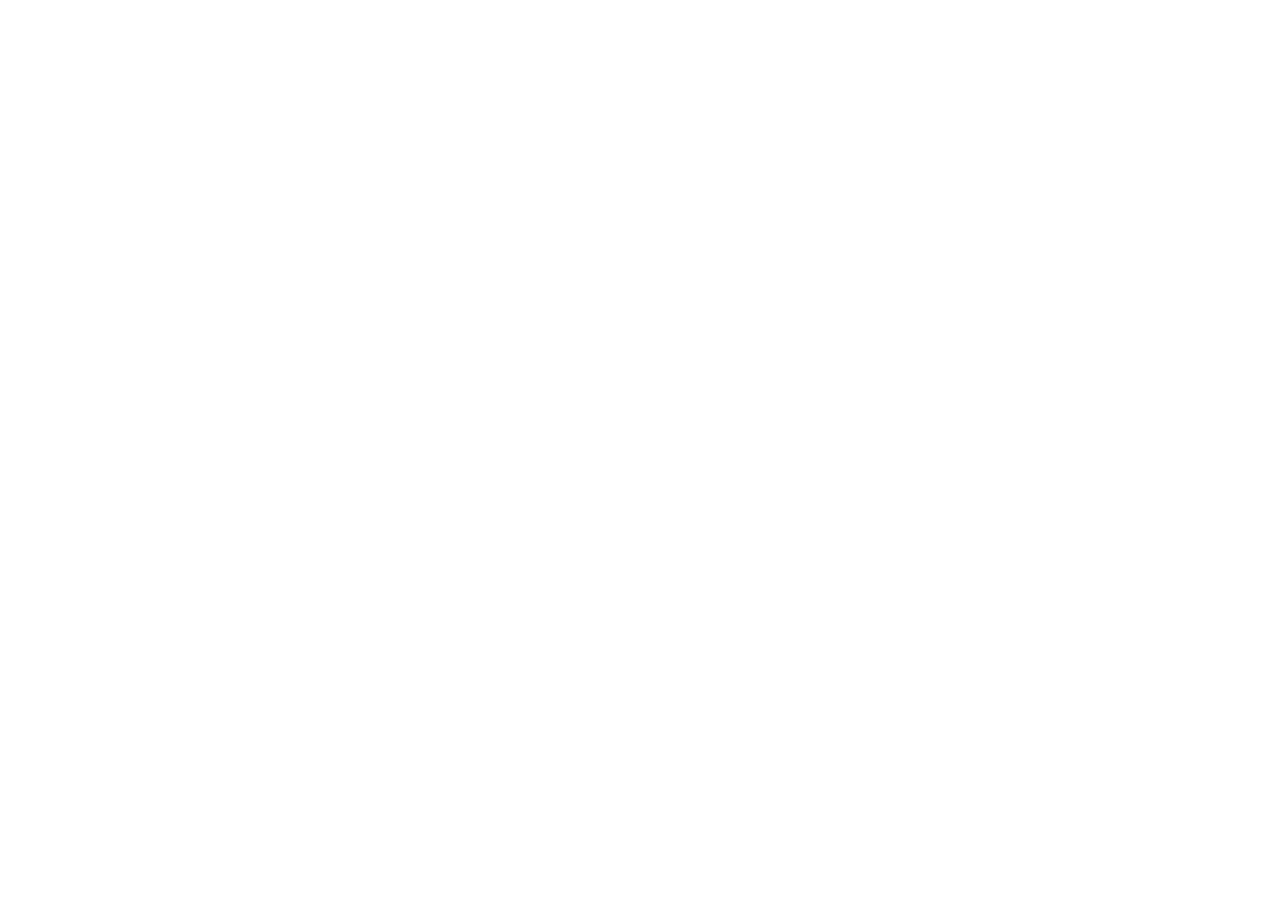
==== index.html @ c346eab7 "Add files via upload" ====
<!DOCTYPE html>
<html lang="ar" dir="rtl">
  <head>
    <meta charset="UTF-8" />
    <meta name="viewport" content="width=device-width, initial-scale=1.0, maximum-scale=1" />
    <title>نظام الكاشير - سوبرماركت</title>
    <meta name="description" content="نظام الكاشير - سوبرماركت — built on Replit. Update this description to reflect the app." />
    <meta name="robots" content="index, follow" />
    <meta property="og:title" content="نظام الكاشير - سوبرماركت" />
    <meta property="og:description" content="نظام الكاشير - سوبرماركت — built on Replit. Update this description to reflect the app." />
    <meta property="og:type" content="website" />
    <meta name="twitter:card" content="summary_large_image" />
    <meta name="twitter:title" content="نظام الكاشير - سوبرماركت" />
    <meta name="twitter:description" content="نظام الكاشير - سوبرماركت — built on Replit. Update this description to reflect the app." />
    <link rel="icon" type="image/svg+xml" href="/favicon.svg" />
    <link rel="preconnect" href="https://fonts.googleapis.com">
    <link rel="preconnect" href="https://fonts.gstatic.com" crossorigin>
    <link href="https://fonts.googleapis.com/css2?family=Tajawal:wght@400;500;700;800&display=swap" rel="stylesheet">
    <script type="module" crossorigin src="/assets/index-l0PQp6PC.js"></script>
    <link rel="stylesheet" crossorigin href="/assets/index-CH9paUV1.css">
  </head>
  <body>
    <div id="root"></div>
  </body>
</html>
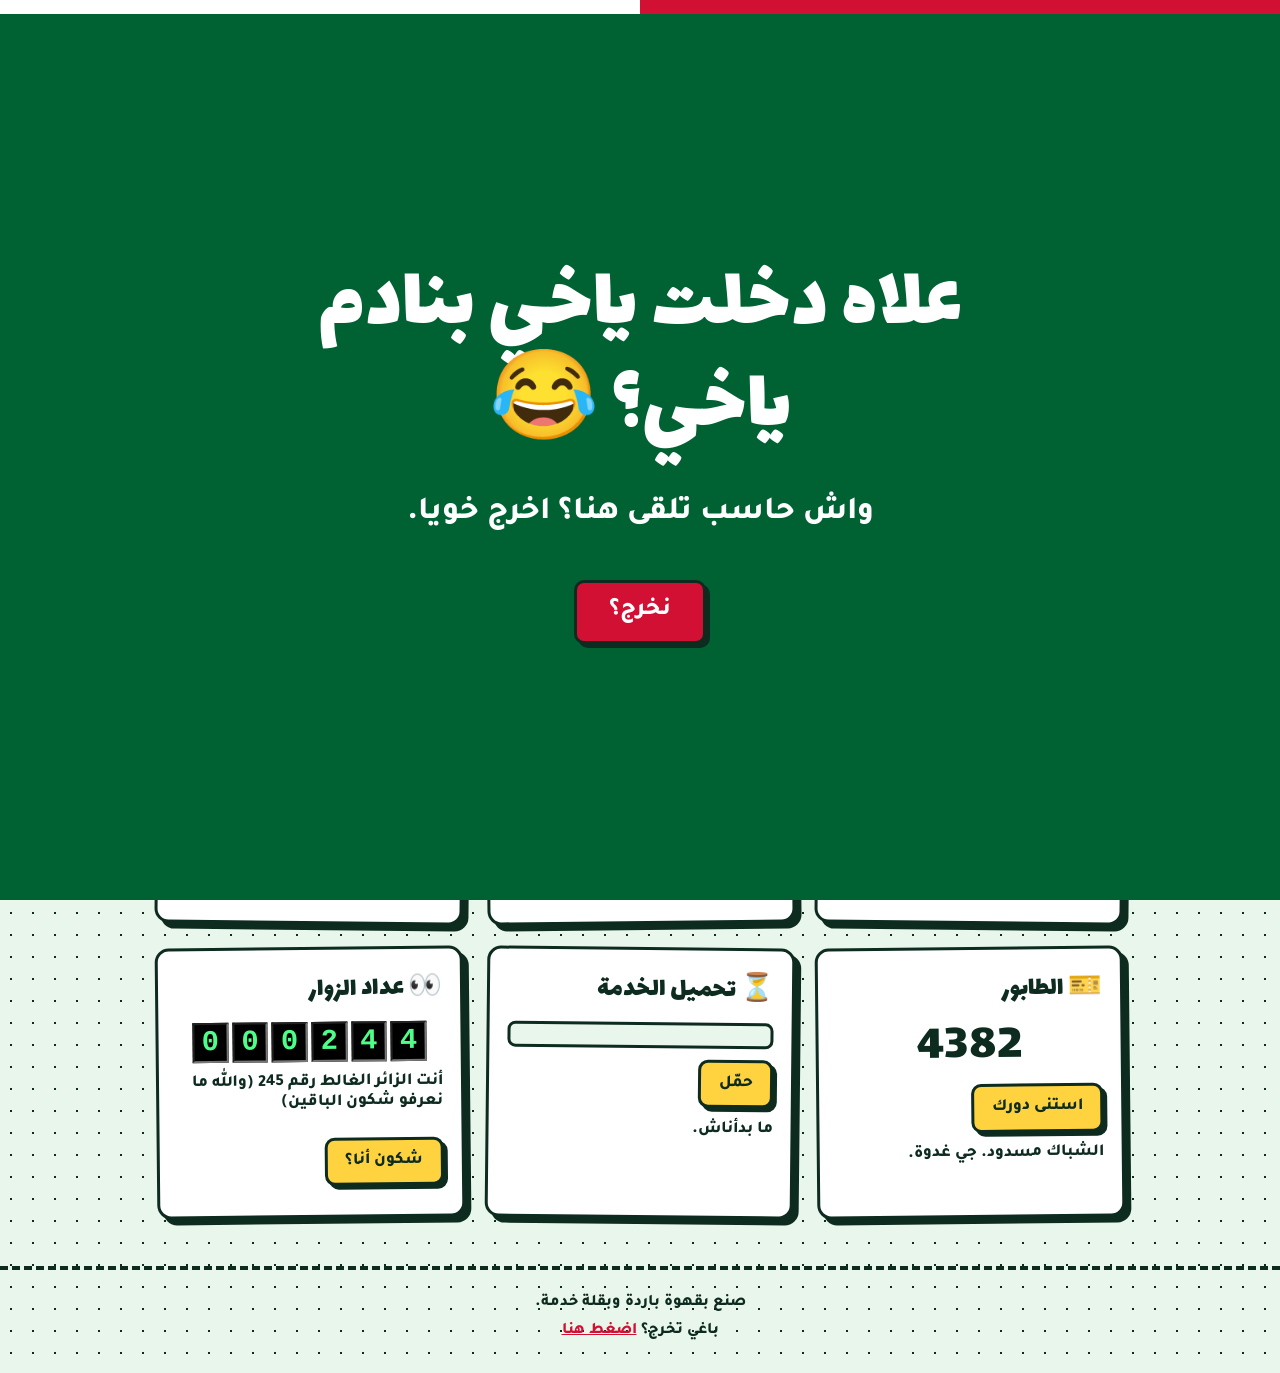
==== commit 195f55fe: "Rename hicham.html to index.html" ====
--- a/index.html
+++ b/index.html
@@ -1,25 +1,229 @@
 <!DOCTYPE html>
 <html lang="ar" dir="rtl">
-  <head>
-    <meta charset="UTF-8" />
-    <meta name="viewport" content="width=device-width, initial-scale=1.0, maximum-scale=1" />
-    <title>نظام الكاشير - سوبرماركت</title>
-    <meta name="description" content="نظام الكاشير - سوبرماركت — built on Replit. Update this description to reflect the app." />
-    <meta name="robots" content="index, follow" />
-    <meta property="og:title" content="نظام الكاشير - سوبرماركت" />
-    <meta property="og:description" content="نظام الكاشير - سوبرماركت — built on Replit. Update this description to reflect the app." />
-    <meta property="og:type" content="website" />
-    <meta name="twitter:card" content="summary_large_image" />
-    <meta name="twitter:title" content="نظام الكاشير - سوبرماركت" />
-    <meta name="twitter:description" content="نظام الكاشير - سوبرماركت — built on Replit. Update this description to reflect the app." />
-    <link rel="icon" type="image/svg+xml" href="/favicon.svg" />
-    <link rel="preconnect" href="https://fonts.googleapis.com">
-    <link rel="preconnect" href="https://fonts.gstatic.com" crossorigin>
-    <link href="https://fonts.googleapis.com/css2?family=Tajawal:wght@400;500;700;800&display=swap" rel="stylesheet">
-    <script type="module" crossorigin src="/assets/index-l0PQp6PC.js"></script>
-    <link rel="stylesheet" crossorigin href="/assets/index-CH9paUV1.css">
-  </head>
-  <body>
-    <div id="root"></div>
-  </body>
+<head>
+<meta charset="utf-8">
+<meta name="viewport" content="width=device-width, initial-scale=1, viewport-fit=cover">
+<title>HICHAM</title>
+<link rel="preconnect" href="https://fonts.googleapis.com">
+<link href="https://fonts.googleapis.com/css2?family=Lalezar&family=Tajawal:wght@500;800&display=swap" rel="stylesheet">
+<style>
+:root{--paper:#e8f6ec;--ink:#0d2b1f;--red:#d21034;--green:#006233;--sun:#ffd23f;--card:#ffffff;--shadow:#0d2b1f;
+box-sizing:border-box;padding-top:env(safe-area-inset-top,0px);padding-bottom:env(safe-area-inset-bottom,0px)}
+@media (prefers-color-scheme:dark){:root:not([data-theme="light"]){--paper:#0b1a13;--ink:#eafaf0;--card:#13291d;--shadow:#000;--sun:#ffd23f}}
+:root[data-theme="dark"]{--paper:#0b1a13;--ink:#eafaf0;--card:#13291d;--shadow:#000}
+html{scroll-padding-top:env(safe-area-inset-top,0px)}
+*{box-sizing:border-box}
+body{margin:0;background:var(--paper);color:var(--ink);font-family:'Tajawal',Tahoma,Arial,sans-serif;font-weight:500;overflow-x:hidden;
+background-image:radial-gradient(var(--ink) 1px,transparent 1px);background-size:22px 22px;background-position:0 0}
+body::before{content:"";position:fixed;inset:0;background:var(--paper);opacity:.93;z-index:-1}
+button{font-family:inherit;cursor:pointer;color:var(--ink)}
+.btn{font-weight:800;font-size:1.05rem;padding:.7rem 1.1rem;background:var(--sun);border:3px solid var(--ink);border-radius:10px;box-shadow:4px 4px 0 var(--shadow);transition:transform .08s,box-shadow .08s}
+.btn:active{transform:translate(4px,4px);box-shadow:0 0 0 var(--shadow)}
+.btn.red{background:var(--red);color:#fff}
+.btn:focus-visible{outline:3px dashed var(--red);outline-offset:3px}
+
+/* intro */
+#intro{position:fixed;inset:0;z-index:50;background:var(--green);color:#fff;display:flex;flex-direction:column;align-items:center;justify-content:center;text-align:center;padding:24px;overflow:hidden}
+#intro h1{font-family:'Lalezar',Tahoma,sans-serif;font-weight:400;font-size:clamp(2.4rem,9vw,5.5rem);line-height:1.15;margin:0 0 .4em;max-width:16ch;animation:pop .5s cubic-bezier(.2,1.6,.4,1)}
+#intro p{font-size:clamp(1.2rem,4vw,2rem);font-weight:800;margin:0 0 1.5em;animation:pop .5s .5s both cubic-bezier(.2,1.6,.4,1)}
+#intro .btn{font-size:1.5rem;padding:.9rem 2rem;animation:pop .5s 1s both cubic-bezier(.2,1.6,.4,1)}
+#intro .flag{position:absolute;top:0;inset-inline:0;height:14px;background:linear-gradient(90deg,#fff 50%,var(--red) 50%)}
+#exitbtn.fly{position:fixed;z-index:60;transition:left .18s,top .18s}
+#taunt{position:fixed;z-index:61;pointer-events:none;background:#fff;color:#0d2b1f;border:3px solid #0d2b1f;border-radius:12px;padding:.4rem .8rem;font-weight:800;opacity:0;transition:opacity .15s}
+@keyframes pop{from{transform:scale(.3) rotate(-6deg);opacity:0}to{transform:none;opacity:1}}
+
+/* ticker */
+.ticker{background:var(--ink);color:var(--paper);overflow:hidden;white-space:nowrap;font-weight:800;padding:.45rem 0;border-bottom:4px solid var(--red)}
+.ticker span{display:inline-block;padding-inline-start:100%;animation:tick 28s linear infinite}
+@keyframes tick{to{transform:translateX(100%)}}
+
+/* hero */
+.hero{min-height:62vh;display:flex;flex-direction:column;align-items:center;justify-content:center;text-align:center;padding:2.5rem 1rem 1.5rem}
+#name{font-family:'Lalezar',Impact,sans-serif;font-weight:400;font-size:clamp(4rem,23vw,13rem);letter-spacing:.02em;line-height:1;margin:0;cursor:pointer;user-select:none;direction:ltr;display:flex;gap:.02em;-webkit-tap-highlight-color:transparent}
+#name span{display:inline-block;transition:transform .25s cubic-bezier(.2,1.8,.4,1),color .2s;text-shadow:5px 5px 0 var(--shadow)}
+.sub{font-size:clamp(1.1rem,3.6vw,1.6rem);font-weight:800;max-width:24em;margin:.8rem auto 0;background:var(--sun);color:#0d2b1f;border:3px solid var(--ink);padding:.4rem 1rem;border-radius:10px;transform:rotate(-1.5deg);box-shadow:4px 4px 0 var(--shadow)}
+.hint{margin-top:1.2rem;font-size:.95rem;opacity:.75}
+
+/* grid */
+main{max-width:1000px;margin:0 auto;padding:1rem 1rem 3rem;display:grid;grid-template-columns:repeat(auto-fit,minmax(260px,1fr));gap:1.4rem}
+.card{background:var(--card);border:3px solid var(--ink);border-radius:14px;box-shadow:6px 6px 0 var(--shadow);padding:1.1rem;display:flex;flex-direction:column;gap:.7rem;align-items:flex-start;min-width:0}
+.card:nth-child(odd){transform:rotate(.6deg)}.card:nth-child(even){transform:rotate(-.6deg)}
+.card h2{font-family:'Lalezar',Tahoma,sans-serif;font-weight:400;font-size:1.7rem;margin:0}
+.out{min-height:3.2em;font-weight:800;font-size:1.05rem;width:100%}
+.bar{width:100%;height:26px;border:3px solid var(--ink);border-radius:8px;overflow:hidden;background:var(--paper)}
+.bar i{display:block;height:100%;width:0;background:repeating-linear-gradient(45deg,var(--green) 0 10px,#1c8a54 10px 20px)}
+.big{font-family:'Lalezar',Tahoma,sans-serif;font-size:3.2rem;line-height:1;direction:ltr;align-self:center}
+.counter{display:flex;gap:4px;direction:ltr;align-self:center}
+.counter b{background:#000;color:#4dff88;font-family:'Courier New',monospace;font-size:1.8rem;padding:.1rem .45rem;border:2px inset #777}
+.blink{animation:bl 1s steps(2) infinite}@keyframes bl{50%{opacity:0}}
+.cup{font-size:4rem;align-self:center;transition:transform .2s}
+
+/* cookies, toast */
+#cookie{position:fixed;inset-inline:12px;bottom:calc(12px + env(safe-area-inset-bottom,0px));z-index:40;background:var(--card);border:3px solid var(--ink);box-shadow:6px 6px 0 var(--shadow);border-radius:14px;padding:1rem;display:none;gap:.6rem;flex-direction:column;max-width:460px;margin-inline:auto}
+#cookie p{margin:0;font-weight:800}#cookie div{display:flex;gap:.6rem;flex-wrap:wrap}
+#toast{position:fixed;top:calc(14px + env(safe-area-inset-top,0px));left:50%;translate:-50% -200%;z-index:70;background:var(--red);color:#fff;font-weight:800;padding:.7rem 1.2rem;border:3px solid #0d2b1f;border-radius:12px;box-shadow:4px 4px 0 #0d2b1f;transition:translate .35s cubic-bezier(.2,1.6,.4,1);max-width:90vw;text-align:center}
+#toast.on{translate:-50% 0}
+.trail{position:fixed;pointer-events:none;z-index:30;font-size:1.6rem;animation:fall 1s forwards}
+@keyframes fall{to{transform:translateY(60px) rotate(40deg);opacity:0}}
+footer{text-align:center;padding:1.5rem 1rem 2rem;border-top:4px dashed var(--ink);font-weight:800}
+footer a{color:var(--red);cursor:pointer;text-decoration:underline}
+.shake{animation:sh .4s}@keyframes sh{20%{transform:translateX(-12px) rotate(-1deg)}40%{transform:translateX(12px) rotate(1deg)}60%{transform:translateX(-8px)}80%{transform:translateX(8px)}}
+.spin{animation:sp 1s}@keyframes sp{to{transform:rotate(360deg)}}
+@media (prefers-reduced-motion:reduce){*{animation-duration:.01s!important;transition-duration:.01s!important}.ticker span{animation:none;padding:0}}
+</style>
+</head>
+<body>
+
+<section id="intro" aria-live="polite">
+  <div class="flag"></div>
+  <h1>علاه دخلت ياخي بنادم ياخي؟ 😂</h1>
+  <p>واش حاسب تلقى هنا؟ اخرج خويا.</p>
+  <button class="btn red" id="exitbtn">نخرج؟</button>
+</section>
+<div id="taunt"></div>
+
+<div class="ticker"><span>📢 تنبيه: هذا الموقع ما يفيد في والو ★ ما كاينش CV ولا Portfolio ★ الشباك مسدود ★ ربي يسهل ★ HICHAM يرحب بيك (بالغصب) ★ ما تقراش هذا الشريط ★ هذا الشريط راه يتحرك وحدو ★</span></div>
+
+<header class="hero">
+  <h1 id="name" aria-label="HICHAM" title="اضغط عليّ"></h1>
+  <div class="sub">الموقع لي ما طلبتوهش، بصح دخلتلو 😂</div>
+  <div class="hint" id="hint">اضغط على الاسم. جرب، ما تخافش.</div>
+</header>
+
+<main>
+  <section class="card">
+    <h2>🔴 ما تضغطش</h2>
+    <button class="btn red" id="dont">ما تضغطش</button>
+    <div class="out" id="dontOut">قلتلك ما تضغطش.</div>
+  </section>
+
+  <section class="card">
+    <h2>🎱 عراف HICHAM</h2>
+    <button class="btn" id="oracleBtn">اسأل (في بالك)</button>
+    <div class="out" id="oracleOut">فكر في سؤال، وضغط.</div>
+  </section>
+
+  <section class="card">
+    <h2>☕ ماكينة القهوة</h2>
+    <div class="cup" id="cup">🫗</div>
+    <button class="btn" id="coffee">حضر قهوة</button>
+    <div class="out" id="coffeeOut">الكاس فارغ.</div>
+  </section>
+
+  <section class="card">
+    <h2>🎫 الطابور</h2>
+    <div class="big" id="queue">4382</div>
+    <button class="btn" id="queueBtn">استنى دورك</button>
+    <div class="out" id="queueOut">الشباك مسدود. جي غدوة.</div>
+  </section>
+
+  <section class="card">
+    <h2>⏳ تحميل الخدمة</h2>
+    <div class="bar"><i id="fill"></i></div>
+    <button class="btn" id="load">حمّل</button>
+    <div class="out" id="loadOut">ما بدأناش.</div>
+  </section>
+
+  <section class="card">
+    <h2>👀 عداد الزوار</h2>
+    <div class="counter" id="visitors"></div>
+    <div class="out">أنت الزائر الغالط رقم <span id="vnum" class="blink">...</span> (والله ما نعرفو شكون الباقين)</div>
+    <button class="btn" id="whoami">شكون أنا؟</button>
+  </section>
+</main>
+
+<div id="cookie">
+  <p>🍪 هذا الموقع يستعمل الكوكيز... وما نعرفش واش هي.</p>
+  <div><button class="btn" data-ck>نقبل</button><button class="btn red" data-ck>نقبل (بالقوة)</button></div>
+</div>
+<div id="toast"></div>
+
+<footer>
+  <div>صنع بقهوة باردة وبقلة خدمة.</div>
+  <div style="margin-top:.6rem">باغي تخرج؟ <a id="byeLink" tabindex="0">اضغط هنا</a></div>
+</footer>
+
+<script>
+const $=s=>document.querySelector(s), pick=a=>a[Math.floor(Math.random()*a.length)];
+const toast=(t)=>{const e=$('#toast');e.textContent=t;e.classList.add('on');clearTimeout(toast.t);toast.t=setTimeout(()=>e.classList.remove('on'),2600)};
+
+/* ---------- intro: the exit button that never exits ---------- */
+const taunts=["واه، روح حاول 😂","راك مصمم؟","ما عندكش خدمة؟","ياخي تحسبها بالساهل؟","ما كاينش خروج خويا","قريب... لا، غلطت","عييت عليك والله","ما تخافش، حتى أنا ما نعرفش وين الباب","ضرك نعيط عليك لماما","هذا الزر راه يخدعك"];
+const labels=["نخرج؟","واه روح حاول","نجرب مرة أخرى؟","نخرج بالقوة؟","خلاص خرجني!","خروج...؟"];
+const btn=$('#exitbtn'), taunt=$('#taunt'); let escapes=0, given=false;
+function flee(e){
+  if(given) return;
+  e&&e.preventDefault&&e.preventDefault();
+  escapes++;
+  if(escapes>=9){given=true;btn.textContent="خلاص عييت. دخل 😮‍💨";btn.style.background="var(--sun)";btn.style.color="#0d2b1f";say("ربحت. مبروك، ما ربحت والو.",btn);return}
+  btn.classList.add('fly');
+  const w=btn.offsetWidth,h=btn.offsetHeight,x=Math.random()*(innerWidth-w-20)+10,y=Math.random()*(innerHeight-h-80)+40;
+  btn.style.left=x+'px';btn.style.top=y+'px';
+  btn.textContent=pick(labels);
+  say(pick(taunts),btn);
+}
+function say(t,el){const r=el.getBoundingClientRect();taunt.textContent=t;taunt.style.opacity=1;
+  taunt.style.left=Math.max(8,Math.min(innerWidth-taunt.offsetWidth-8,r.left))+'px';
+  taunt.style.top=Math.max(8,r.top-taunt.offsetHeight-10)+'px';clearTimeout(say.t);say.t=setTimeout(()=>taunt.style.opacity=0,1400)}
+btn.addEventListener('pointerenter',e=>{if(e.pointerType==='mouse')flee(e)});
+btn.addEventListener('pointerdown',e=>{if(!given)flee(e)});
+btn.addEventListener('click',e=>{if(!given){flee(e);return}
+  $('#intro').style.display='none';taunt.style.opacity=0;btn.style.display='none';toast("مرحبا بيك... بالغصب 🙃")});
+btn.addEventListener('keydown',e=>{if(e.key==='Enter'&&!given){e.preventDefault();flee()}});
+
+/* ---------- name ---------- */
+const nm=$('#name'),cols=['var(--red)','var(--green)','var(--sun)','var(--ink)'];
+"HICHAM".split('').forEach(c=>{const s=document.createElement('span');s.textContent=c;nm.appendChild(s)});
+let nameClicks=0;
+const nameMsgs=["شكون قالك تضغط؟","الحروف تعبو","HICHAM ما يحبش هكا","أنا ماشي زر ياخي!","زيد، ما كاينش مشكل","الموقع غضبان درك","الحروف راهي تشطح 💃","واش راك تحوس تخرج HICHAM؟"];
+nm.addEventListener('click',()=>{
+  nameClicks++;
+  nm.querySelectorAll('span').forEach((s,i)=>{s.style.transform=`translateY(${(Math.random()*-60)}px) rotate(${(Math.random()*50-25)}deg) scale(${1+Math.random()*.3})`;s.style.color=pick(cols);setTimeout(()=>s.style.transform='',500+i*60)});
+  $('#hint').textContent=pick(nameMsgs)+` (${nameClicks})`;
+  if(nameClicks===10){toast("🏆 إنجاز: ضغطت 10 مرات. ما عندك خدمة؟");rain("🎉")}
+  if(nameClicks===30){toast("🏆 إنجاز: 30! سير شوف طبيب 🚑");document.body.classList.add('spin');setTimeout(()=>document.body.classList.remove('spin'),1000)}
+});
+
+/* ---------- emoji rain ---------- */
+function rain(e){for(let i=0;i<30;i++){const d=document.createElement('div');d.className='trail';d.textContent=e;d.style.left=Math.random()*100+'vw';d.style.top=Math.random()*60+'vh';document.body.appendChild(d);setTimeout(()=>d.remove(),1000)}}
+
+/* ---------- don't press ---------- */
+let dp=0;const dontMsgs=["قلتلك ما تضغطش خو.","آه نتا من هاذ النوع.","خلاص فهمنا شخصيتك.","ما تعييش؟","شفتك. وشفتني.","كل ضغطة تنقص من عمرك 3 ثواني. مزح.","مبروك: ما صرا والو.","آخر مرة والله... كذبت."];
+$('#dont').addEventListener('click',()=>{dp++;$('#dontOut').textContent=dontMsgs[(dp-1)%dontMsgs.length]+` [${dp}]`;
+  const fx=dp%4;if(fx===1)document.body.classList.add('shake');if(fx===2)rain("🌶️");if(fx===3)rain("🥖");if(fx===0)rain("🤡");
+  setTimeout(()=>document.body.classList.remove('shake'),400)});
+
+/* ---------- oracle ---------- */
+const ans=["ربي يسهل.","قولها لخالتك.","عاود غدوة.","بالتأكيد... لا.","نص نص.","روح تنعس.","إن شاء الله، وإن شاء الله ما يكونش.","سقسي الجارة، هي تعرف كلش.","ضرك. ولا الصيف الجاي. ما نعرفش."];
+$('#oracleBtn').addEventListener('click',()=>{$('#oracleOut').textContent="🔮 ...";setTimeout(()=>$('#oracleOut').textContent="🔮 "+pick(ans),500)});
+
+/* ---------- coffee ---------- */
+let cf=0;const cups=["🫗","☕","☕☕","🫖","💨"];const cfMsgs=["كاينة القهوة... ما كاينش السكر","زدنا الما. ما كاينش القهوة","واش، حليب؟ لا.","القهوة جاهزة، بصح باردة","الماكينة طفات... كيما كلش","تفضل: كاس فارغ"];
+$('#coffee').addEventListener('click',()=>{cf++;$('#cup').textContent=cups[cf%cups.length];$('#coffeeOut').textContent=pick(cfMsgs)});
+
+/* ---------- queue ---------- */
+let q=4382;
+$('#queueBtn').addEventListener('click',()=>{const d=Math.random()<.4?Math.floor(Math.random()*400)+50:-Math.floor(Math.random()*5);q=Math.max(1,q+d);$('#queue').textContent=q;
+  $('#queueOut').textContent=d>0?"واحد دخل بالمعريفة، رجعت وراء 😡":pick(["الشباك مسدود. جي غدوة.","الموظف راح يشرب قهوة.","ناقصتك ورقة (ما نقولكش أي ورقة).","نص ساعة وراجعين (ما رجعوش)."])});
+
+/* ---------- fake loading ---------- */
+let busy=false;
+$('#load').addEventListener('click',()=>{if(busy)return;busy=true;let p=0;const f=$('#fill'),o=$('#loadOut');
+  const iv=setInterval(()=>{p+=Math.random()*7+2;if(p>=99){p=99;clearInterval(iv);o.textContent="99% ... الشبكة طاحت 📉";setTimeout(()=>{f.style.width='0';o.textContent="رجعنا لـ0%. هاذي هي الحياة.";busy=false},2200)}else o.textContent=Math.floor(p)+"% ... "+pick(["شوية صبر","راه يخدم (ولا يستهبل)","ربي يعاون","نشعلو الراوتر"]);f.style.width=p+'%'},180)});
+
+/* ---------- visitors ---------- */
+const vn=Math.floor(Math.random()*900)+42;$('#visitors').innerHTML=String(vn).padStart(6,'0').split('').map(d=>`<b>${d}</b>`).join('');
+$('#vnum').textContent=vn+1;
+const who=["واحد دخل بالغلط.","ضحية رابط الـBio.","واحد فضولي بزاف.","ما نعرفش، خير تسقسي ماما."];
+$('#whoami').addEventListener('click',()=>toast(pick(who)));
+
+/* ---------- misc ---------- */
+setTimeout(()=>{$('#cookie').style.display='flex'},9000);
+document.querySelectorAll('[data-ck]').forEach(b=>b.addEventListener('click',()=>{$('#cookie').style.display='none';toast("شكرا. ما فهمناش والو، بصح شكرا 🍪")}));
+const bye=()=>toast(pick(["ما كاينش خروج 🚪❌","الباب مسدود من لداخل","روح، بصح راك تعاود تجي."]));
+$('#byeLink').addEventListener('click',bye);$('#byeLink').addEventListener('keydown',e=>{if(e.key==='Enter')bye()});
+const T=document.title;document.addEventListener('visibilitychange',()=>{document.title=document.hidden?pick(["وين راك رايح؟ 😢","رجع! HICHAM يبكي","خليتني وحدي 😭"]):T});
+let last=0;addEventListener('pointermove',e=>{const n=Date.now();if(n-last<90||e.pointerType==='touch')return;last=n;const d=document.createElement('div');d.className='trail';d.textContent=pick(["🥖","🍋","✨","🫒","☕"]);d.style.left=e.clientX+'px';d.style.top=e.clientY+'px';document.body.appendChild(d);setTimeout(()=>d.remove(),1000)});
+</script>
+</body>
 </html>
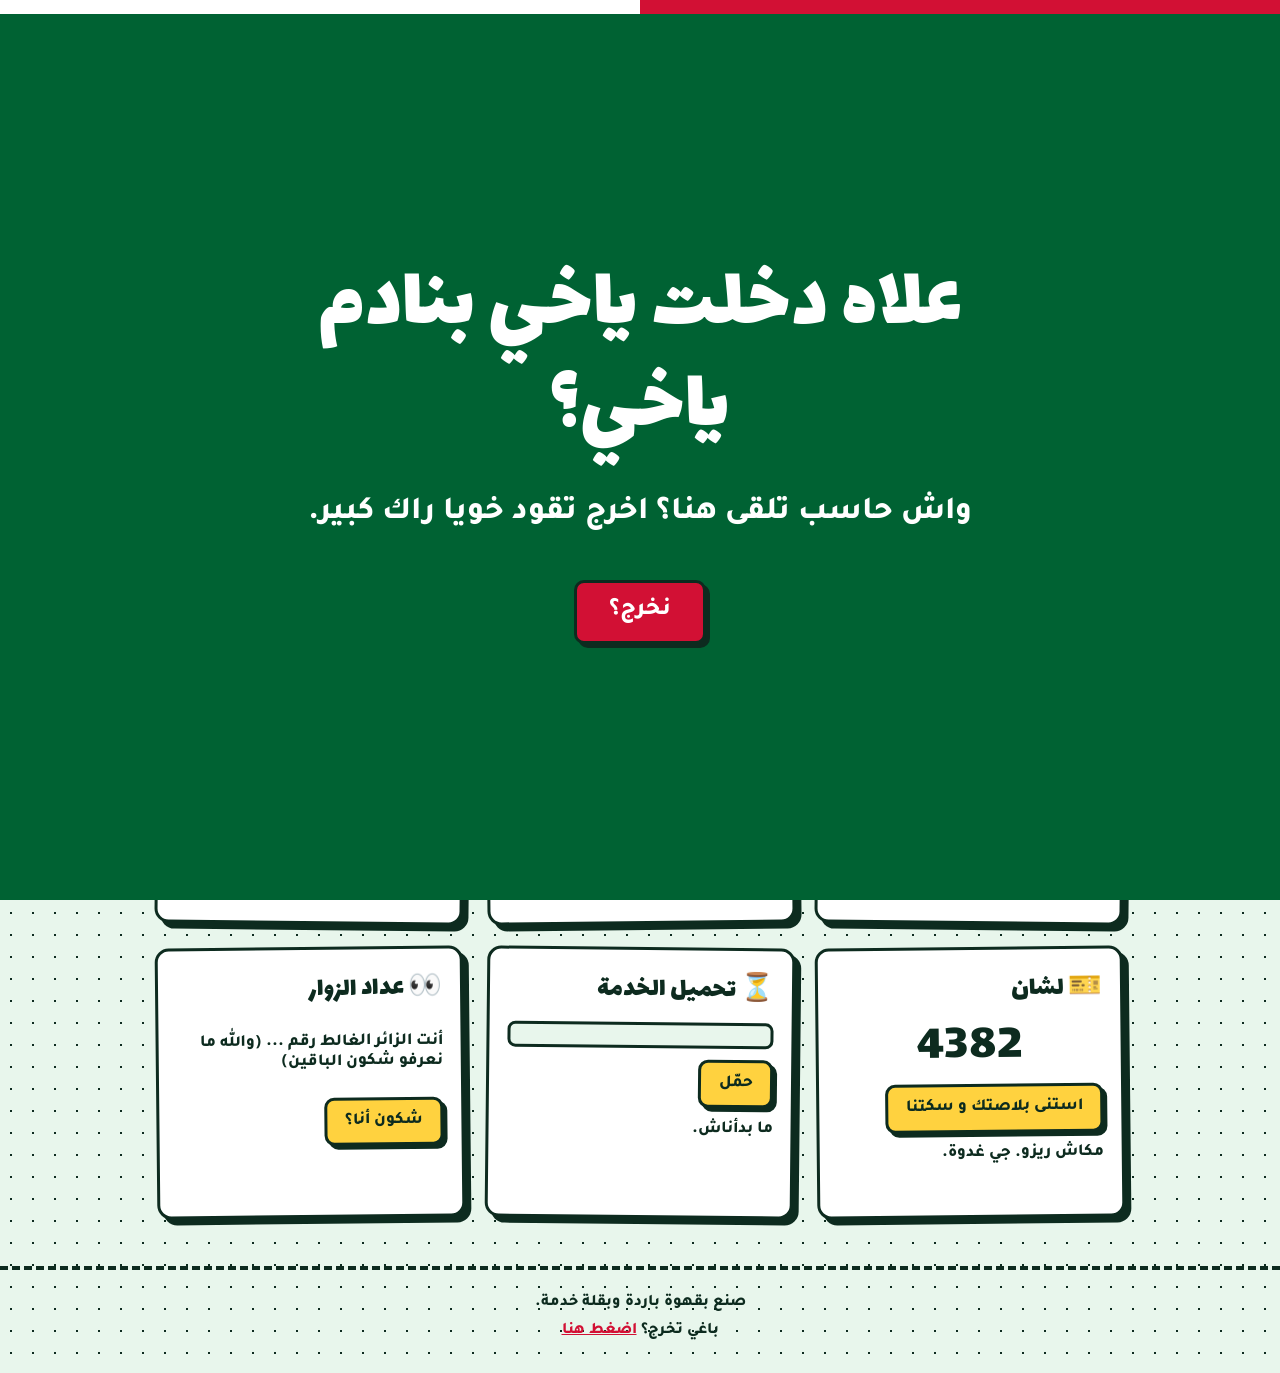
==== commit 37d29737: "Rename HICHAM.html to index.html" ====
--- a/index.html
+++ b/index.html
@@ -76,8 +76,8 @@
 
 <section id="intro" aria-live="polite">
   <div class="flag"></div>
-  <h1>علاه دخلت ياخي بنادم ياخي؟ 😂</h1>
-  <p>واش حاسب تلقى هنا؟ اخرج خويا.</p>
+  <h1>علاه دخلت ياخي بنادم ياخي؟ </h1>
+  <p>واش حاسب تلقى هنا؟ اخرج تقود خويا راك كبير.</p>
   <button class="btn red" id="exitbtn">نخرج؟</button>
 </section>
 <div id="taunt"></div>
@@ -94,27 +94,27 @@
   <section class="card">
     <h2>🔴 ما تضغطش</h2>
     <button class="btn red" id="dont">ما تضغطش</button>
-    <div class="out" id="dontOut">قلتلك ما تضغطش.</div>
-  </section>
-
-  <section class="card">
-    <h2>🎱 عراف HICHAM</h2>
+    <div class="out" id="dontOut">قلتلك ما تضغطش. يانقش</div>
+  </section>
+
+  <section class="card">
+    <h2>🎱 سقسي  HICHAM</h2>
     <button class="btn" id="oracleBtn">اسأل (في بالك)</button>
     <div class="out" id="oracleOut">فكر في سؤال، وضغط.</div>
   </section>
 
   <section class="card">
-    <h2>☕ ماكينة القهوة</h2>
+    <h2>☕  قهوة مختار</h2>
     <div class="cup" id="cup">🫗</div>
     <button class="btn" id="coffee">حضر قهوة</button>
-    <div class="out" id="coffeeOut">الكاس فارغ.</div>
-  </section>
-
-  <section class="card">
-    <h2>🎫 الطابور</h2>
+    <div class="out" id="coffeeOut"> كاين ما تاع ستيرنا برك امشي بعيد.</div>
+  </section>
+
+  <section class="card">
+    <h2>🎫 لشان</h2>
     <div class="big" id="queue">4382</div>
-    <button class="btn" id="queueBtn">استنى دورك</button>
-    <div class="out" id="queueOut">الشباك مسدود. جي غدوة.</div>
+    <button class="btn" id="queueBtn">استنى بلاصتك و سكتنا</button>
+    <div class="out" id="queueOut"> مكاش ريزو. جي غدوة.</div>
   </section>
 
   <section class="card">
@@ -148,8 +148,8 @@
 const toast=(t)=>{const e=$('#toast');e.textContent=t;e.classList.add('on');clearTimeout(toast.t);toast.t=setTimeout(()=>e.classList.remove('on'),2600)};
 
 /* ---------- intro: the exit button that never exits ---------- */
-const taunts=["واه، روح حاول 😂","راك مصمم؟","ما عندكش خدمة؟","ياخي تحسبها بالساهل؟","ما كاينش خروج خويا","قريب... لا، غلطت","عييت عليك والله","ما تخافش، حتى أنا ما نعرفش وين الباب","ضرك نعيط عليك لماما","هذا الزر راه يخدعك"];
-const labels=["نخرج؟","واه روح حاول","نجرب مرة أخرى؟","نخرج بالقوة؟","خلاص خرجني!","خروج...؟"];
+const taunts=["واه، روح حاول 😂","راك مصمم؟","ما عندكش خدمة؟","ياخي تحسبها بالساهل؟","ما كاينش خروج خويا","قريب... لا، غلطت","عييت عليك والله","ما تخافش، حتى أنا ما نعرفش وين الباب",ا","هذا الزر راه يخدعك"];
+const labels=["نخرج؟","واه روح حاول","نجرب مرة أخرى؟","اخرج قود؟","خلاص خرجني!","خروج...؟"];
 const btn=$('#exitbtn'), taunt=$('#taunt'); let escapes=0, given=false;
 function flee(e){
   if(given) return;
@@ -214,15 +214,15 @@
 /* ---------- visitors ---------- */
 const vn=Math.floor(Math.random()*900)+42;$('#visitors').innerHTML=String(vn).padStart(6,'0').split('').map(d=>`<b>${d}</b>`).join('');
 $('#vnum').textContent=vn+1;
-const who=["واحد دخل بالغلط.","ضحية رابط الـBio.","واحد فضولي بزاف.","ما نعرفش، خير تسقسي ماما."];
+const who=["واحد دخل بالغلط.","ضحية رابط الـBio.","واحد كلاتو اني نهدر عليك.","ما نعرفش، خير تسقسي ختك."];
 $('#whoami').addEventListener('click',()=>toast(pick(who)));
 
 /* ---------- misc ---------- */
 setTimeout(()=>{$('#cookie').style.display='flex'},9000);
 document.querySelectorAll('[data-ck]').forEach(b=>b.addEventListener('click',()=>{$('#cookie').style.display='none';toast("شكرا. ما فهمناش والو، بصح شكرا 🍪")}));
-const bye=()=>toast(pick(["ما كاينش خروج 🚪❌","الباب مسدود من لداخل","روح، بصح راك تعاود تجي."]));
+const bye=()=>toast(pick(["اخرج قود    🚪❌","الباب مسدود من لداخل","روح، بصح راك تعاود تجي."]));
 $('#byeLink').addEventListener('click',bye);$('#byeLink').addEventListener('keydown',e=>{if(e.key==='Enter')bye()});
-const T=document.title;document.addEventListener('visibilitychange',()=>{document.title=document.hidden?pick(["وين راك رايح؟ 😢","رجع! HICHAM يبكي","خليتني وحدي 😭"]):T});
+const T=document.title;document.addEventListener('visibilitychange',()=>{document.title=document.hidden?pick(["وين راك رايح؟ 😢","نقش!  ","خليتني وحدي 😭"]):T});
 let last=0;addEventListener('pointermove',e=>{const n=Date.now();if(n-last<90||e.pointerType==='touch')return;last=n;const d=document.createElement('div');d.className='trail';d.textContent=pick(["🥖","🍋","✨","🫒","☕"]);d.style.left=e.clientX+'px';d.style.top=e.clientY+'px';document.body.appendChild(d);setTimeout(()=>d.remove(),1000)});
 </script>
 </body>
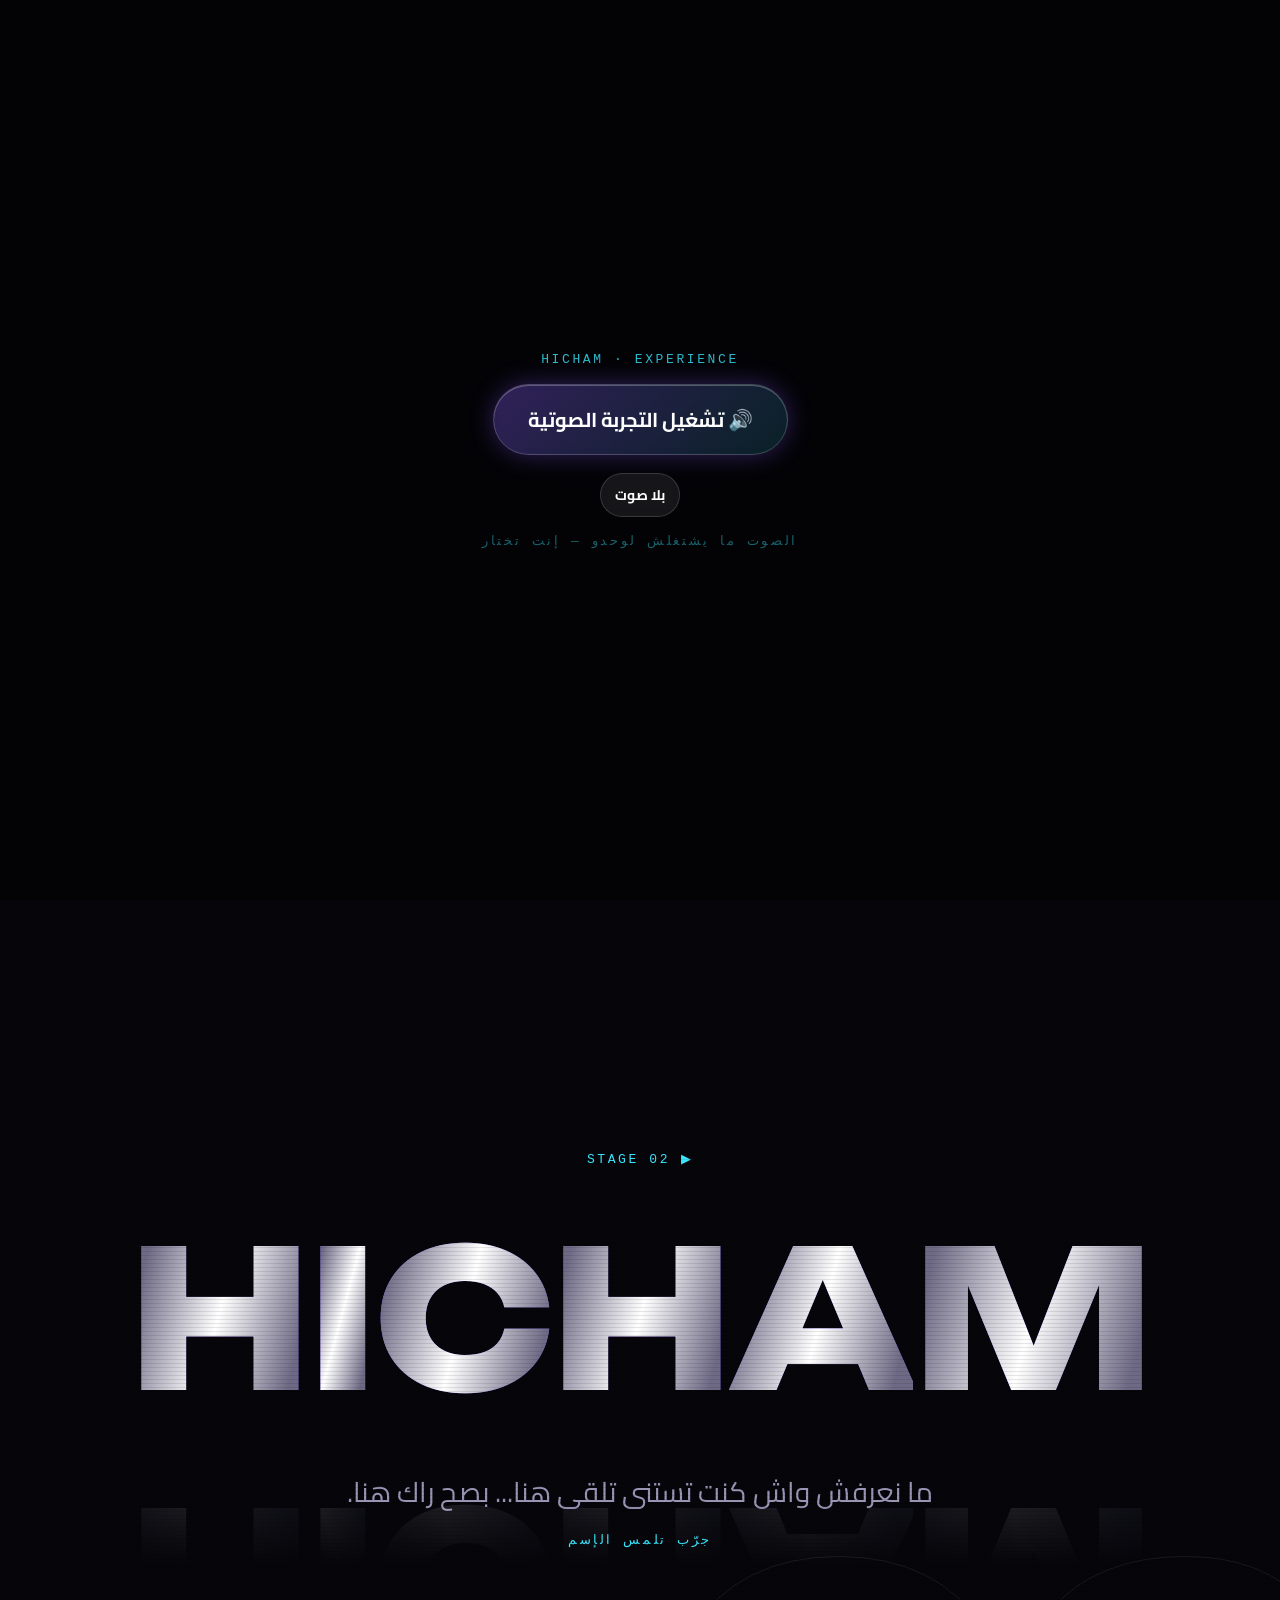
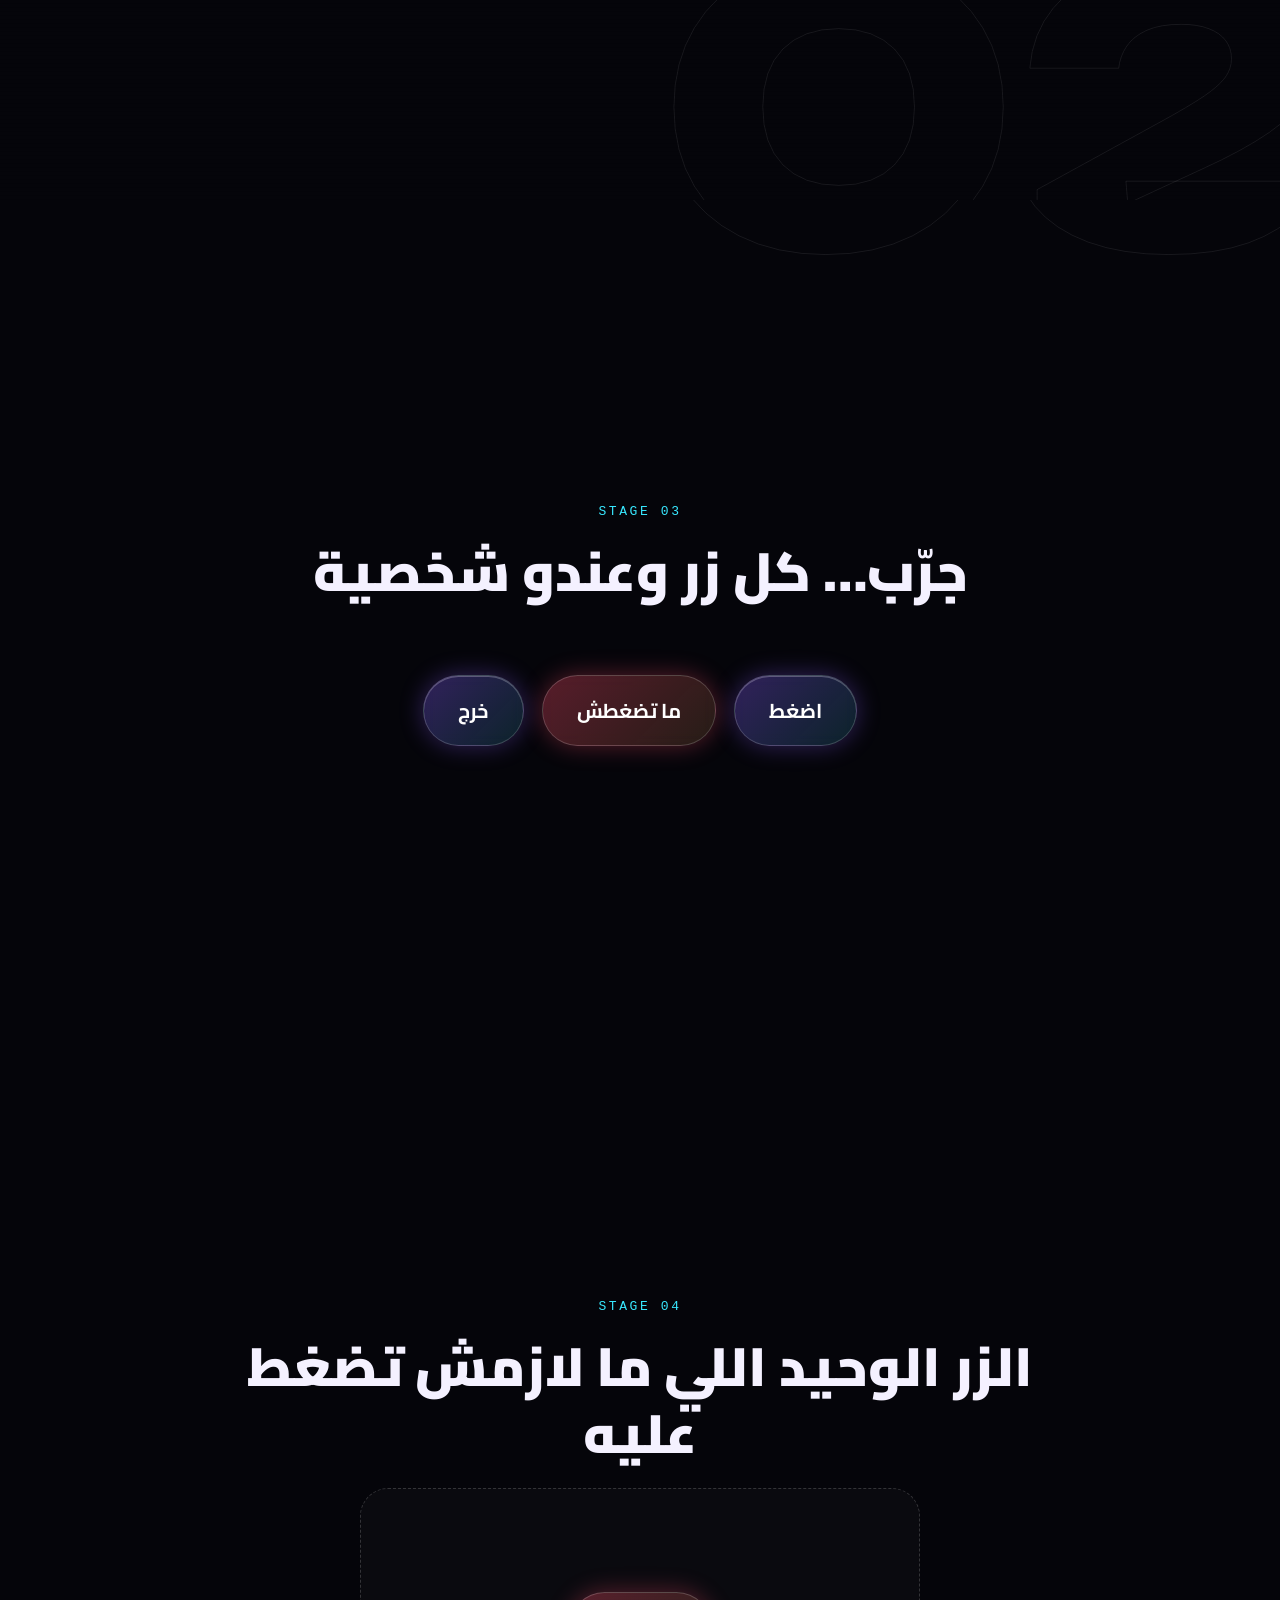
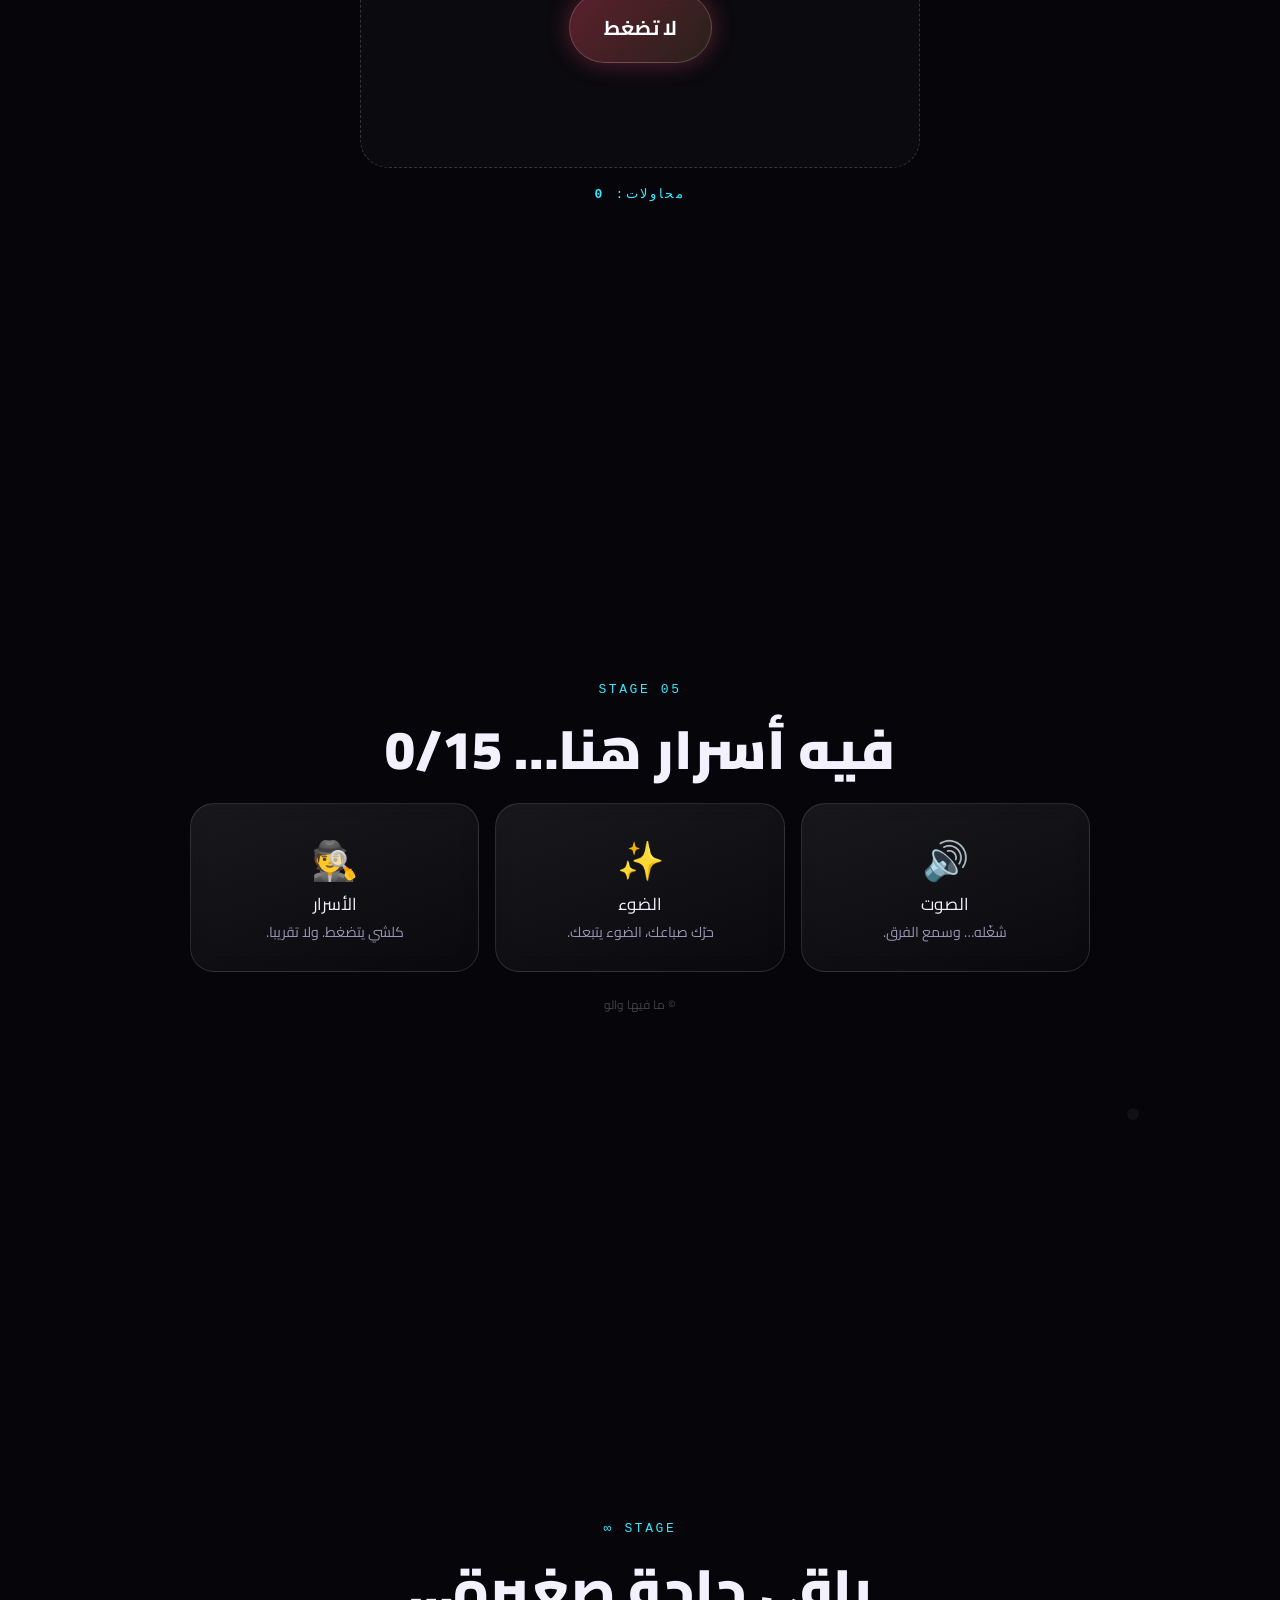
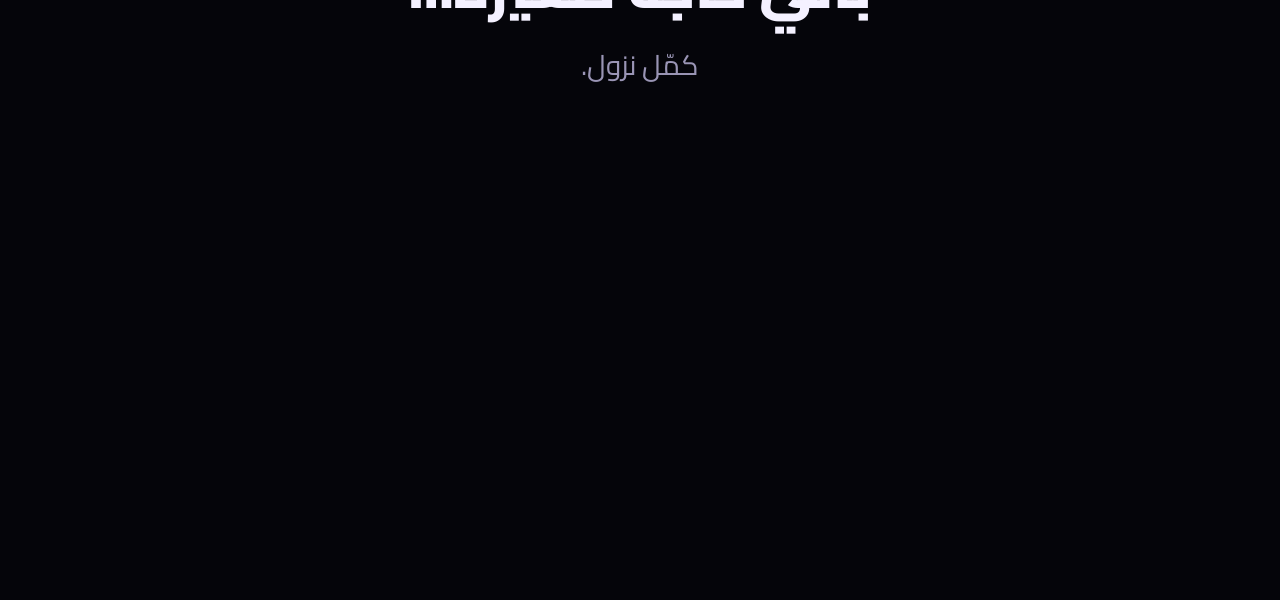
==== commit da0bb9a9: "Rename HICHAM (1).html to index.html" ====
--- a/index.html
+++ b/index.html
@@ -1,229 +1,267 @@
-<!DOCTYPE html>
-<html lang="ar" dir="rtl">
-<head>
-<meta charset="utf-8">
-<meta name="viewport" content="width=device-width, initial-scale=1, viewport-fit=cover">
-<title>HICHAM</title>
-<link rel="preconnect" href="https://fonts.googleapis.com">
-<link href="https://fonts.googleapis.com/css2?family=Lalezar&family=Tajawal:wght@500;800&display=swap" rel="stylesheet">
+<!doctype html><html lang="ar" dir="rtl"><head><meta charset="utf-8">
+<meta name="viewport" content="width=device-width,initial-scale=1,viewport-fit=cover">
+<title>HICHAM</title><meta name="theme-color" content="#05050a">
+<link rel="preconnect" href="https://fonts.googleapis.com"><link rel="preconnect" href="https://fonts.gstatic.com" crossorigin>
+<link href="https://fonts.googleapis.com/css2?family=Cairo:wght@400;700;900&family=Unbounded:wght@800&display=swap" rel="stylesheet">
 <style>
-:root{--paper:#e8f6ec;--ink:#0d2b1f;--red:#d21034;--green:#006233;--sun:#ffd23f;--card:#ffffff;--shadow:#0d2b1f;
-box-sizing:border-box;padding-top:env(safe-area-inset-top,0px);padding-bottom:env(safe-area-inset-bottom,0px)}
-@media (prefers-color-scheme:dark){:root:not([data-theme="light"]){--paper:#0b1a13;--ink:#eafaf0;--card:#13291d;--shadow:#000;--sun:#ffd23f}}
-:root[data-theme="dark"]{--paper:#0b1a13;--ink:#eafaf0;--card:#13291d;--shadow:#000}
-html{scroll-padding-top:env(safe-area-inset-top,0px)}
-*{box-sizing:border-box}
-body{margin:0;background:var(--paper);color:var(--ink);font-family:'Tajawal',Tahoma,Arial,sans-serif;font-weight:500;overflow-x:hidden;
-background-image:radial-gradient(var(--ink) 1px,transparent 1px);background-size:22px 22px;background-position:0 0}
-body::before{content:"";position:fixed;inset:0;background:var(--paper);opacity:.93;z-index:-1}
-button{font-family:inherit;cursor:pointer;color:var(--ink)}
-.btn{font-weight:800;font-size:1.05rem;padding:.7rem 1.1rem;background:var(--sun);border:3px solid var(--ink);border-radius:10px;box-shadow:4px 4px 0 var(--shadow);transition:transform .08s,box-shadow .08s}
-.btn:active{transform:translate(4px,4px);box-shadow:0 0 0 var(--shadow)}
-.btn.red{background:var(--red);color:#fff}
-.btn:focus-visible{outline:3px dashed var(--red);outline-offset:3px}
-
-/* intro */
-#intro{position:fixed;inset:0;z-index:50;background:var(--green);color:#fff;display:flex;flex-direction:column;align-items:center;justify-content:center;text-align:center;padding:24px;overflow:hidden}
-#intro h1{font-family:'Lalezar',Tahoma,sans-serif;font-weight:400;font-size:clamp(2.4rem,9vw,5.5rem);line-height:1.15;margin:0 0 .4em;max-width:16ch;animation:pop .5s cubic-bezier(.2,1.6,.4,1)}
-#intro p{font-size:clamp(1.2rem,4vw,2rem);font-weight:800;margin:0 0 1.5em;animation:pop .5s .5s both cubic-bezier(.2,1.6,.4,1)}
-#intro .btn{font-size:1.5rem;padding:.9rem 2rem;animation:pop .5s 1s both cubic-bezier(.2,1.6,.4,1)}
-#intro .flag{position:absolute;top:0;inset-inline:0;height:14px;background:linear-gradient(90deg,#fff 50%,var(--red) 50%)}
-#exitbtn.fly{position:fixed;z-index:60;transition:left .18s,top .18s}
-#taunt{position:fixed;z-index:61;pointer-events:none;background:#fff;color:#0d2b1f;border:3px solid #0d2b1f;border-radius:12px;padding:.4rem .8rem;font-weight:800;opacity:0;transition:opacity .15s}
-@keyframes pop{from{transform:scale(.3) rotate(-6deg);opacity:0}to{transform:none;opacity:1}}
-
-/* ticker */
-.ticker{background:var(--ink);color:var(--paper);overflow:hidden;white-space:nowrap;font-weight:800;padding:.45rem 0;border-bottom:4px solid var(--red)}
-.ticker span{display:inline-block;padding-inline-start:100%;animation:tick 28s linear infinite}
-@keyframes tick{to{transform:translateX(100%)}}
-
-/* hero */
-.hero{min-height:62vh;display:flex;flex-direction:column;align-items:center;justify-content:center;text-align:center;padding:2.5rem 1rem 1.5rem}
-#name{font-family:'Lalezar',Impact,sans-serif;font-weight:400;font-size:clamp(4rem,23vw,13rem);letter-spacing:.02em;line-height:1;margin:0;cursor:pointer;user-select:none;direction:ltr;display:flex;gap:.02em;-webkit-tap-highlight-color:transparent}
-#name span{display:inline-block;transition:transform .25s cubic-bezier(.2,1.8,.4,1),color .2s;text-shadow:5px 5px 0 var(--shadow)}
-.sub{font-size:clamp(1.1rem,3.6vw,1.6rem);font-weight:800;max-width:24em;margin:.8rem auto 0;background:var(--sun);color:#0d2b1f;border:3px solid var(--ink);padding:.4rem 1rem;border-radius:10px;transform:rotate(-1.5deg);box-shadow:4px 4px 0 var(--shadow)}
-.hint{margin-top:1.2rem;font-size:.95rem;opacity:.75}
-
-/* grid */
-main{max-width:1000px;margin:0 auto;padding:1rem 1rem 3rem;display:grid;grid-template-columns:repeat(auto-fit,minmax(260px,1fr));gap:1.4rem}
-.card{background:var(--card);border:3px solid var(--ink);border-radius:14px;box-shadow:6px 6px 0 var(--shadow);padding:1.1rem;display:flex;flex-direction:column;gap:.7rem;align-items:flex-start;min-width:0}
-.card:nth-child(odd){transform:rotate(.6deg)}.card:nth-child(even){transform:rotate(-.6deg)}
-.card h2{font-family:'Lalezar',Tahoma,sans-serif;font-weight:400;font-size:1.7rem;margin:0}
-.out{min-height:3.2em;font-weight:800;font-size:1.05rem;width:100%}
-.bar{width:100%;height:26px;border:3px solid var(--ink);border-radius:8px;overflow:hidden;background:var(--paper)}
-.bar i{display:block;height:100%;width:0;background:repeating-linear-gradient(45deg,var(--green) 0 10px,#1c8a54 10px 20px)}
-.big{font-family:'Lalezar',Tahoma,sans-serif;font-size:3.2rem;line-height:1;direction:ltr;align-self:center}
-.counter{display:flex;gap:4px;direction:ltr;align-self:center}
-.counter b{background:#000;color:#4dff88;font-family:'Courier New',monospace;font-size:1.8rem;padding:.1rem .45rem;border:2px inset #777}
-.blink{animation:bl 1s steps(2) infinite}@keyframes bl{50%{opacity:0}}
-.cup{font-size:4rem;align-self:center;transition:transform .2s}
-
-/* cookies, toast */
-#cookie{position:fixed;inset-inline:12px;bottom:calc(12px + env(safe-area-inset-bottom,0px));z-index:40;background:var(--card);border:3px solid var(--ink);box-shadow:6px 6px 0 var(--shadow);border-radius:14px;padding:1rem;display:none;gap:.6rem;flex-direction:column;max-width:460px;margin-inline:auto}
-#cookie p{margin:0;font-weight:800}#cookie div{display:flex;gap:.6rem;flex-wrap:wrap}
-#toast{position:fixed;top:calc(14px + env(safe-area-inset-top,0px));left:50%;translate:-50% -200%;z-index:70;background:var(--red);color:#fff;font-weight:800;padding:.7rem 1.2rem;border:3px solid #0d2b1f;border-radius:12px;box-shadow:4px 4px 0 #0d2b1f;transition:translate .35s cubic-bezier(.2,1.6,.4,1);max-width:90vw;text-align:center}
-#toast.on{translate:-50% 0}
-.trail{position:fixed;pointer-events:none;z-index:30;font-size:1.6rem;animation:fall 1s forwards}
-@keyframes fall{to{transform:translateY(60px) rotate(40deg);opacity:0}}
-footer{text-align:center;padding:1.5rem 1rem 2rem;border-top:4px dashed var(--ink);font-weight:800}
-footer a{color:var(--red);cursor:pointer;text-decoration:underline}
-.shake{animation:sh .4s}@keyframes sh{20%{transform:translateX(-12px) rotate(-1deg)}40%{transform:translateX(12px) rotate(1deg)}60%{transform:translateX(-8px)}80%{transform:translateX(8px)}}
-.spin{animation:sp 1s}@keyframes sp{to{transform:rotate(360deg)}}
-@media (prefers-reduced-motion:reduce){*{animation-duration:.01s!important;transition-duration:.01s!important}.ticker span{animation:none;padding:0}}
-</style>
-</head>
-<body>
-
-<section id="intro" aria-live="polite">
-  <div class="flag"></div>
-  <h1>علاه دخلت ياخي بنادم ياخي؟ </h1>
-  <p>واش حاسب تلقى هنا؟ اخرج تقود خويا راك كبير.</p>
-  <button class="btn red" id="exitbtn">نخرج؟</button>
-</section>
-<div id="taunt"></div>
-
-<div class="ticker"><span>📢 تنبيه: هذا الموقع ما يفيد في والو ★ ما كاينش CV ولا Portfolio ★ الشباك مسدود ★ ربي يسهل ★ HICHAM يرحب بيك (بالغصب) ★ ما تقراش هذا الشريط ★ هذا الشريط راه يتحرك وحدو ★</span></div>
-
-<header class="hero">
-  <h1 id="name" aria-label="HICHAM" title="اضغط عليّ"></h1>
-  <div class="sub">الموقع لي ما طلبتوهش، بصح دخلتلو 😂</div>
-  <div class="hint" id="hint">اضغط على الاسم. جرب، ما تخافش.</div>
-</header>
-
+:root{--bg:#05050a;--fg:#f4f1ff;--mut:#9a95b5;--c:#38e8ff;color-scheme:dark}
+*{box-sizing:border-box;margin:0;-webkit-tap-highlight-color:transparent}
+html{background:var(--bg);scroll-behavior:smooth}
+body{font:400 17px/1.6 Cairo,system-ui,sans-serif;color:var(--fg);background:var(--bg);overflow-x:hidden;min-height:100%}
+body.lock{overflow:hidden}
+.bg{position:fixed;inset:0;z-index:0;overflow:hidden;pointer-events:none}
+.blob{position:absolute;width:90vmax;height:90vmax;left:-20vmax;top:-30vmax;border-radius:50%;will-change:transform,opacity}
+.b1{background:radial-gradient(closest-side,rgba(139,92,255,.38),transparent)}
+.b2{background:radial-gradient(closest-side,rgba(56,232,255,.26),transparent);left:auto;right:-30vmax;opacity:0}
+.b3{background:radial-gradient(closest-side,rgba(255,184,107,.28),transparent);top:auto;bottom:-40vmax;opacity:0}
+.beam{position:absolute;top:-30%;width:14vmax;height:160%;background:linear-gradient(#c9b8ff44,transparent 75%);filter:blur(14px);mix-blend-mode:screen;animation:sway 16s ease-in-out infinite alternate}
+.x1{left:12%}.x2{left:52%;animation-duration:22s;animation-delay:-6s}.x3{left:85%;animation-duration:27s;animation-delay:-11s}
+@keyframes sway{from{transform:rotate(18deg) translateX(-6vw)}to{transform:rotate(28deg) translateX(6vw)}}
+.grain{position:fixed;inset:0;z-index:50;pointer-events:none;opacity:.07;background:url("data:image/svg+xml,%3Csvg xmlns='http://www.w3.org/2000/svg' width='160' height='160'%3E%3Cfilter id='n'%3E%3CfeTurbulence baseFrequency='.9' numOctaves='2'/%3E%3C/filter%3E%3Crect width='100%25' height='100%25' filter='url(%23n)'/%3E%3C/svg%3E")}
+#fx{position:fixed;inset:0;z-index:1;pointer-events:none;width:100%;height:100%}
+.cl{position:fixed;left:0;top:0;width:520px;height:520px;margin:-260px 0 0 -260px;z-index:2;pointer-events:none;background:radial-gradient(closest-side,rgba(160,130,255,.2),transparent);mix-blend-mode:screen;will-change:transform;transform:translate3d(-999px,-999px,0)}
+.perf .beam,.perf .grain{display:none}.perf .blob{filter:none}.perf .rv{filter:none!important}.perf .btn{animation:none}.perf .cl{opacity:.6}
+main{position:relative;z-index:3}
+section{min-height:100svh;display:grid;place-content:center;justify-items:center;text-align:center;padding:12vh 18px;position:relative;gap:20px;overflow:hidden}
+.tag{font:500 13px/1 ui-monospace,monospace;letter-spacing:.2em;color:var(--c);opacity:.8}
+h1{font-weight:900;font-size:clamp(34px,9vw,92px);line-height:1.2;max-width:15em;text-shadow:0 0 40px #8b5cff88}
+h2{font-weight:900;font-size:clamp(26px,6vw,54px);line-height:1.25;max-width:16em}
+.sub{font-size:clamp(17px,3.6vw,28px);color:var(--mut);max-width:24em}
+.w{display:inline-block;opacity:0}
+.go .t1 .w{animation:wIn 1s cubic-bezier(.2,.8,.2,1) forwards;animation-delay:calc(var(--i)*.12s)}
+.go .t2 .w{animation:wIn .9s cubic-bezier(.2,.8,.2,1) forwards;animation-delay:calc(1.8s + var(--i)*.09s)}
+@keyframes wIn{from{opacity:0;transform:translateY(40px) scale(1.15);filter:blur(14px)}to{opacity:1;transform:none;filter:none}}
+.rv{opacity:0;transform:translateY(50px) scale(.95);filter:blur(10px);transition:1s cubic-bezier(.2,.8,.2,1)}
+.rv.back{transform:perspective(900px) translateZ(-300px) rotateX(25deg)}
+.rv.in{opacity:1;transform:none;filter:none}.d1{transition-delay:.15s}.d2{transition-delay:.3s}
+.ghost{position:absolute;font:800 30vw/1 Unbounded,sans-serif;color:transparent;-webkit-text-stroke:1px #ffffff14;direction:ltr;z-index:-1;white-space:nowrap;pointer-events:none}
+.btn{position:relative;overflow:hidden;font:700 20px Cairo,sans-serif;color:#fff;padding:16px 34px;border-radius:999px;border:1px solid #ffffff30;background:linear-gradient(135deg,#8b5cff55,#38e8ff22);backdrop-filter:blur(8px);cursor:pointer;box-shadow:0 0 24px #8b5cff55,inset 0 1px #ffffff40;transition:transform .3s cubic-bezier(.2,.8,.2,1),box-shadow .3s,filter .3s;animation:pulse 3s ease-in-out infinite;touch-action:manipulation}
+.btn::after{content:"";position:absolute;inset:0;background:linear-gradient(105deg,transparent 35%,#fff5 50%,transparent 65%);transform:translateX(-120%);transition:transform .7s}
+.btn:hover::after{transform:translateX(120%)}
+.btn:hover{box-shadow:0 0 50px #38e8ffaa,inset 0 1px #fff6;filter:hue-rotate(40deg) brightness(1.15)}
+@keyframes pulse{50%{box-shadow:0 0 44px #8b5cff99,inset 0 1px #ffffff40}}
+.btn:focus-visible,.ctl:focus-visible,.dot:focus-visible,#nameWrap:focus-visible{outline:2px solid var(--c);outline-offset:4px}
+.no{background:linear-gradient(135deg,#ff4d6d55,#ffb86b22);box-shadow:0 0 24px #ff4d6d55}
+.row{display:flex;gap:18px;flex-wrap:wrap;justify-content:center;align-items:center;min-height:170px;width:min(94vw,640px)}
+.box{position:relative;width:min(92vw,560px);height:280px;border:1px dashed #ffffff2a;border-radius:28px;display:grid;place-items:center;background:#ffffff06}
+.imp{filter:hue-rotate(calc(var(--h,0)*1deg))}.imp:hover{filter:hue-rotate(calc(var(--h,0)*1deg)) brightness(1.25)}
+.tired{animation:pulse 1s infinite}
+.cards{display:grid;gap:16px;grid-template-columns:repeat(auto-fit,minmax(220px,1fr));width:min(94vw,900px)}
+.card{position:relative;padding:26px;border-radius:24px;background:linear-gradient(160deg,#ffffff14,#ffffff05);border:1px solid #ffffff1f;backdrop-filter:blur(10px);overflow:hidden;user-select:none;--mx:50%;--my:0}
+.card::before{content:"";position:absolute;inset:0;background:radial-gradient(240px at var(--mx) var(--my),#8b5cff55,transparent);opacity:0;transition:opacity .3s}
+.card:hover::before{opacity:1}.card b{display:block;font-size:38px}.card small{color:var(--mut)}
+#nameWrap{padding:4vh 0;cursor:pointer;touch-action:manipulation;user-select:none;-webkit-box-reflect:below -.12em linear-gradient(transparent 55%,#ffffff30)}
+#name{font:800 clamp(40px,15vw,230px)/1 Unbounded,sans-serif;letter-spacing:-.02em;direction:ltr;display:flex;justify-content:center}
+#name span{display:inline-block;color:transparent;background:linear-gradient(105deg,#6e6a85 35%,#fff 50%,#6e6a85 65%) calc(var(--bp,50)*1%) 0/300% 100%;-webkit-background-clip:text;background-clip:text;transition:transform .15s,filter .2s;filter:drop-shadow(0 0 calc(var(--g,0)*28px) #8b5cff)}
+#s2::after{content:"";position:absolute;inset:0;background:repeating-linear-gradient(#0000 0 3px,#00000030 3px 4px);pointer-events:none;opacity:.5}
+.ctl{position:fixed;top:calc(10px + env(safe-area-inset-top,0px));z-index:60;font:700 14px Cairo,sans-serif;color:#fff;background:#ffffff14;border:1px solid #ffffff26;border-radius:999px;padding:8px 14px;cursor:pointer;backdrop-filter:blur(8px)}
+#snd{left:12px}#pf{left:76px}#cn{right:12px;pointer-events:none}
+.cr{background:none;border:0;color:#ffffff40;font:12px Cairo;cursor:pointer}
+.dot{position:absolute;width:12px;height:12px;border-radius:50%;background:#ffffff0c;border:0;padding:0;right:11%;bottom:20%;cursor:pointer}.dot:hover{background:var(--c)}
+#toast{position:fixed;left:50%;bottom:calc(24px + env(safe-area-inset-bottom,0px));transform:translate(-50%,30px);opacity:0;z-index:120;background:#141222cc;border:1px solid #ffffff30;backdrop-filter:blur(12px);padding:12px 22px;border-radius:999px;font-weight:700;transition:.4s;max-width:90vw;text-align:center;pointer-events:none}
+#toast.on{opacity:1;transform:translate(-50%,0)}
+.wave{position:fixed;width:20px;height:20px;margin:-10px;border-radius:50%;border:2px solid #38e8ff;box-shadow:0 0 30px #8b5cff,inset 0 0 20px #8b5cff;z-index:65;pointer-events:none;animation:wv .9s ease-out forwards}
+@keyframes wv{to{transform:scale(var(--k,40));opacity:0}}
+#gate,#intro,#black,#flash,#fin{position:fixed;inset:0}
+#gate{z-index:100;background:#030306;display:grid;place-content:center;gap:18px;text-align:center;justify-items:center;padding:20px}
+#intro{z-index:99;background:#000;display:none;place-items:center;overflow:hidden}
+#ln{position:absolute;top:30%;font:500 14px ui-monospace,monospace;color:var(--c);letter-spacing:.2em;direction:ltr;text-align:center;width:100%}
+#big{font:800 clamp(52px,19vw,260px)/1 Unbounded,sans-serif;direction:ltr;letter-spacing:-.02em;color:#fff;text-shadow:0 0 60px #8b5cff,0 0 120px #38e8ff55}
+.pop{animation:pop .28s cubic-bezier(.2,.9,.2,1)}@keyframes pop{from{transform:scale(1.35);filter:blur(14px) brightness(2);opacity:.5}to{transform:none;filter:none;opacity:1}}
+.out{animation:out .7s cubic-bezier(.7,0,1,.6) forwards}@keyframes out{to{transform:scale(6);filter:blur(30px);opacity:0}}
+.streak{position:absolute;left:0;top:50%;height:2px;width:100%;background:linear-gradient(90deg,transparent,#fff,#38e8ff,transparent);opacity:0;box-shadow:0 0 30px #8b5cff}
+.streak.s{animation:st .35s ease-out}@keyframes st{from{transform:translateX(-100%);opacity:1}to{transform:translateX(100%);opacity:0}}
+#flash{z-index:110;background:#fff;opacity:0;pointer-events:none}.fl{animation:fl .8s ease-out}@keyframes fl{from{opacity:.85}to{opacity:0}}
+#black{z-index:105;background:#000;opacity:0;pointer-events:none;display:grid;place-items:center;font:900 clamp(32px,9vw,90px) Cairo,sans-serif;transition:opacity .6s}#black.on{opacity:1;pointer-events:auto}
+#fin{z-index:90;background:radial-gradient(circle,#0a0818f0,#000 90%);opacity:0;pointer-events:none;transition:opacity 1.5s;display:grid;place-content:center;justify-items:center;text-align:center;gap:14px;padding:20px;overflow:auto}
+#fin.on{opacity:1;pointer-events:auto}
+#fn{font:800 clamp(34px,12vw,150px)/1 Unbounded,sans-serif;direction:ltr;text-shadow:0 0 50px #8b5cff;transition:.8s}#fn.dim{opacity:.18;transform:scale(.7)}
+#fh{min-height:1.3em;font-size:clamp(28px,8vw,64px)}
+.dog{font-size:clamp(90px,28vw,190px);line-height:1;animation:dog .7s ease-in-out infinite alternate;display:none}.dog.on{display:block}
+@keyframes dog{from{transform:rotate(-14deg)}to{transform:rotate(14deg) translateY(-22px) scale(1.1)}}
+.shake{animation:shk .45s}@keyframes shk{20%{transform:translate(-8px,4px)}40%{transform:translate(8px,-4px)}60%{transform:translate(-6px,-3px)}80%{transform:translate(5px,3px)}}
+.flip{transition:transform 1s;transform:rotate(180deg)}.hue{animation:hue 2s linear}@keyframes hue{to{filter:hue-rotate(360deg)}}
+@media(prefers-reduced-motion:reduce){html{scroll-behavior:auto}}
+</style></head><body>
+<div class="bg"><i class="blob b1"></i><i class="blob b2"></i><i class="blob b3"></i><i class="beam x1"></i><i class="beam x2"></i><i class="beam x3"></i></div>
+<canvas id="fx"></canvas><div class="cl"></div><div class="grain"></div>
+<button class="ctl" id="snd" aria-label="تشغيل أو إيقاف الصوت" aria-pressed="false">🔇</button>
+<button class="ctl" id="pf" aria-label="Performance Mode" aria-pressed="false">⚡</button>
+<span class="ctl" id="cn">🥚 0/15</span>
 <main>
-  <section class="card">
-    <h2>🔴 ما تضغطش</h2>
-    <button class="btn red" id="dont">ما تضغطش</button>
-    <div class="out" id="dontOut">قلتلك ما تضغطش. يانقش</div>
-  </section>
-
-  <section class="card">
-    <h2>🎱 سقسي  HICHAM</h2>
-    <button class="btn" id="oracleBtn">اسأل (في بالك)</button>
-    <div class="out" id="oracleOut">فكر في سؤال، وضغط.</div>
-  </section>
-
-  <section class="card">
-    <h2>☕  قهوة مختار</h2>
-    <div class="cup" id="cup">🫗</div>
-    <button class="btn" id="coffee">حضر قهوة</button>
-    <div class="out" id="coffeeOut"> كاين ما تاع ستيرنا برك امشي بعيد.</div>
-  </section>
-
-  <section class="card">
-    <h2>🎫 لشان</h2>
-    <div class="big" id="queue">4382</div>
-    <button class="btn" id="queueBtn">استنى بلاصتك و سكتنا</button>
-    <div class="out" id="queueOut"> مكاش ريزو. جي غدوة.</div>
-  </section>
-
-  <section class="card">
-    <h2>⏳ تحميل الخدمة</h2>
-    <div class="bar"><i id="fill"></i></div>
-    <button class="btn" id="load">حمّل</button>
-    <div class="out" id="loadOut">ما بدأناش.</div>
-  </section>
-
-  <section class="card">
-    <h2>👀 عداد الزوار</h2>
-    <div class="counter" id="visitors"></div>
-    <div class="out">أنت الزائر الغالط رقم <span id="vnum" class="blink">...</span> (والله ما نعرفو شكون الباقين)</div>
-    <button class="btn" id="whoami">شكون أنا؟</button>
-  </section>
+<section id="s1"><b class="ghost" data-s=".2" style="top:6%;left:-4%">01</b>
+<span class="tag rv">STAGE 01</span>
+<h1 class="t1">علاه دخلت ياخي بنادم ياخي؟ 😂</h1>
+<p class="sub t2">بصح مادام دخلت... خلي نشوفو واش نقدروا نديرو هنا.</p>
+<span class="tag rv d2" style="margin-top:5vh">↓ SCROLL</span></section>
+<section id="s2"><b class="ghost" data-s="-.15" style="bottom:4%;right:-5%">02</b>
+<span class="tag rv">▶ STAGE 02</span>
+<div id="nameWrap" class="rv" role="button" tabindex="0" aria-label="HICHAM"><div id="name"></div></div>
+<p class="sub rv d1">ما نعرفش واش كنت تستنى تلقى هنا... بصح راك هنا.</p>
+<span class="tag rv d2">جرّب تلمس الإسم</span></section>
+<section id="s3"><b class="ghost" data-s=".18" style="top:4%;right:-4%">03</b>
+<span class="tag rv">STAGE 03</span><h2 class="rv">جرّب… كل زر وعندو شخصية</h2>
+<div class="row rv d1" id="r3"><button class="btn" id="go">اضغط</button><button class="btn no" id="ma">ما تضغطش</button><button class="btn" id="ex">خرج</button></div></section>
+<section id="s4"><b class="ghost" data-s="-.2" style="bottom:3%;left:-4%">04</b>
+<span class="tag rv">STAGE 04</span><h2 class="rv">الزر الوحيد اللي ما لازمش تضغط عليه</h2>
+<div class="box rv d1" id="box"><button class="btn no imp" id="imp">لا تضغط</button></div>
+<span class="tag rv">محاولات: <b id="tries">0</b></span></section>
+<section id="s5"><b class="ghost" data-s=".15" style="top:5%;left:-3%">05</b>
+<span class="tag rv">STAGE 05</span><h2 class="rv">فيه أسرار هنا… <span class="cnt">0/15</span></h2>
+<div class="cards"><div class="card rv back"><b>🔊</b>الصوت<br><small>شغّله… وسمع الفرق.</small></div><div class="card rv back d1"><b>✨</b>الضوء<br><small>حرّك صباعك، الضوء يتبعك.</small></div><div class="card rv back d2"><b>🕵️</b>الأسرار<br><small>كلشي يتضغط. ولا تقريبا.</small></div></div>
+<button class="cr" id="cr">© ما فيها والو</button><button class="dot" id="dot" aria-label="؟"></button></section>
+<section id="s6"><b class="ghost" data-s=".1" style="top:10%;right:-3%">∞</b>
+<span class="tag rv">STAGE ∞</span><h2 class="rv">باقي حاجة صغيرة…</h2><p class="sub rv d1">كمّل نزول.</p><div style="height:30vh"></div></section>
 </main>
-
-<div id="cookie">
-  <p>🍪 هذا الموقع يستعمل الكوكيز... وما نعرفش واش هي.</p>
-  <div><button class="btn" data-ck>نقبل</button><button class="btn red" data-ck>نقبل (بالقوة)</button></div>
-</div>
-<div id="toast"></div>
-
-<footer>
-  <div>صنع بقهوة باردة وبقلة خدمة.</div>
-  <div style="margin-top:.6rem">باغي تخرج؟ <a id="byeLink" tabindex="0">اضغط هنا</a></div>
-</footer>
-
+<div id="gate"><p class="tag">HICHAM · EXPERIENCE</p><button class="btn" id="g1">🔊 تشغيل التجربة الصوتية</button><button class="ctl" id="g0" style="position:static">بلا صوت</button><p class="tag" style="opacity:.4">الصوت ما يشتغلش لوحدو — إنت تختار</p></div>
+<div id="intro"><div id="ln"></div><div class="streak"></div><div id="big"></div></div>
+<button class="ctl" id="skip" style="display:none;top:auto;bottom:20px;left:50%;transform:translateX(-50%);z-index:101">تخطّى ›</button>
+<div id="black"></div><div id="flash"></div>
+<div id="fin" role="dialog" aria-label="النهاية"><button class="ctl" id="cls" style="left:auto;right:12px;z-index:95">✕</button>
+<div id="fn">HICHAM</div><h2 id="fh"></h2><div class="dog" id="dog">🐕🕺</div><p class="sub" id="fp"></p>
+<div class="row" id="fb" style="display:none;min-height:0"><button class="btn" id="rp">عاود 🔁</button><button class="btn" id="up">فوق ↑</button></div></div>
+<div id="toast" role="status" aria-live="polite"></div>
 <script>
-const $=s=>document.querySelector(s), pick=a=>a[Math.floor(Math.random()*a.length)];
-const toast=(t)=>{const e=$('#toast');e.textContent=t;e.classList.add('on');clearTimeout(toast.t);toast.t=setTimeout(()=>e.classList.remove('on'),2600)};
-
-/* ---------- intro: the exit button that never exits ---------- */
-const taunts=["واه، روح حاول 😂","راك مصمم؟","ما عندكش خدمة؟","ياخي تحسبها بالساهل؟","ما كاينش خروج خويا","قريب... لا، غلطت","عييت عليك والله","ما تخافش، حتى أنا ما نعرفش وين الباب",ا","هذا الزر راه يخدعك"];
-const labels=["نخرج؟","واه روح حاول","نجرب مرة أخرى؟","اخرج قود؟","خلاص خرجني!","خروج...؟"];
-const btn=$('#exitbtn'), taunt=$('#taunt'); let escapes=0, given=false;
-function flee(e){
-  if(given) return;
-  e&&e.preventDefault&&e.preventDefault();
-  escapes++;
-  if(escapes>=9){given=true;btn.textContent="خلاص عييت. دخل 😮‍💨";btn.style.background="var(--sun)";btn.style.color="#0d2b1f";say("ربحت. مبروك، ما ربحت والو.",btn);return}
-  btn.classList.add('fly');
-  const w=btn.offsetWidth,h=btn.offsetHeight,x=Math.random()*(innerWidth-w-20)+10,y=Math.random()*(innerHeight-h-80)+40;
-  btn.style.left=x+'px';btn.style.top=y+'px';
-  btn.textContent=pick(labels);
-  say(pick(taunts),btn);
-}
-function say(t,el){const r=el.getBoundingClientRect();taunt.textContent=t;taunt.style.opacity=1;
-  taunt.style.left=Math.max(8,Math.min(innerWidth-taunt.offsetWidth-8,r.left))+'px';
-  taunt.style.top=Math.max(8,r.top-taunt.offsetHeight-10)+'px';clearTimeout(say.t);say.t=setTimeout(()=>taunt.style.opacity=0,1400)}
-btn.addEventListener('pointerenter',e=>{if(e.pointerType==='mouse')flee(e)});
-btn.addEventListener('pointerdown',e=>{if(!given)flee(e)});
-btn.addEventListener('click',e=>{if(!given){flee(e);return}
-  $('#intro').style.display='none';taunt.style.opacity=0;btn.style.display='none';toast("مرحبا بيك... بالغصب 🙃")});
-btn.addEventListener('keydown',e=>{if(e.key==='Enter'&&!given){e.preventDefault();flee()}});
-
-/* ---------- name ---------- */
-const nm=$('#name'),cols=['var(--red)','var(--green)','var(--sun)','var(--ink)'];
-"HICHAM".split('').forEach(c=>{const s=document.createElement('span');s.textContent=c;nm.appendChild(s)});
-let nameClicks=0;
-const nameMsgs=["شكون قالك تضغط؟","الحروف تعبو","HICHAM ما يحبش هكا","أنا ماشي زر ياخي!","زيد، ما كاينش مشكل","الموقع غضبان درك","الحروف راهي تشطح 💃","واش راك تحوس تخرج HICHAM؟"];
-nm.addEventListener('click',()=>{
-  nameClicks++;
-  nm.querySelectorAll('span').forEach((s,i)=>{s.style.transform=`translateY(${(Math.random()*-60)}px) rotate(${(Math.random()*50-25)}deg) scale(${1+Math.random()*.3})`;s.style.color=pick(cols);setTimeout(()=>s.style.transform='',500+i*60)});
-  $('#hint').textContent=pick(nameMsgs)+` (${nameClicks})`;
-  if(nameClicks===10){toast("🏆 إنجاز: ضغطت 10 مرات. ما عندك خدمة؟");rain("🎉")}
-  if(nameClicks===30){toast("🏆 إنجاز: 30! سير شوف طبيب 🚑");document.body.classList.add('spin');setTimeout(()=>document.body.classList.remove('spin'),1000)}
-});
-
-/* ---------- emoji rain ---------- */
-function rain(e){for(let i=0;i<30;i++){const d=document.createElement('div');d.className='trail';d.textContent=e;d.style.left=Math.random()*100+'vw';d.style.top=Math.random()*60+'vh';document.body.appendChild(d);setTimeout(()=>d.remove(),1000)}}
-
-/* ---------- don't press ---------- */
-let dp=0;const dontMsgs=["قلتلك ما تضغطش خو.","آه نتا من هاذ النوع.","خلاص فهمنا شخصيتك.","ما تعييش؟","شفتك. وشفتني.","كل ضغطة تنقص من عمرك 3 ثواني. مزح.","مبروك: ما صرا والو.","آخر مرة والله... كذبت."];
-$('#dont').addEventListener('click',()=>{dp++;$('#dontOut').textContent=dontMsgs[(dp-1)%dontMsgs.length]+` [${dp}]`;
-  const fx=dp%4;if(fx===1)document.body.classList.add('shake');if(fx===2)rain("🌶️");if(fx===3)rain("🥖");if(fx===0)rain("🤡");
-  setTimeout(()=>document.body.classList.remove('shake'),400)});
-
-/* ---------- oracle ---------- */
-const ans=["ربي يسهل.","قولها لخالتك.","عاود غدوة.","بالتأكيد... لا.","نص نص.","روح تنعس.","إن شاء الله، وإن شاء الله ما يكونش.","سقسي الجارة، هي تعرف كلش.","ضرك. ولا الصيف الجاي. ما نعرفش."];
-$('#oracleBtn').addEventListener('click',()=>{$('#oracleOut').textContent="🔮 ...";setTimeout(()=>$('#oracleOut').textContent="🔮 "+pick(ans),500)});
-
-/* ---------- coffee ---------- */
-let cf=0;const cups=["🫗","☕","☕☕","🫖","💨"];const cfMsgs=["كاينة القهوة... ما كاينش السكر","زدنا الما. ما كاينش القهوة","واش، حليب؟ لا.","القهوة جاهزة، بصح باردة","الماكينة طفات... كيما كلش","تفضل: كاس فارغ"];
-$('#coffee').addEventListener('click',()=>{cf++;$('#cup').textContent=cups[cf%cups.length];$('#coffeeOut').textContent=pick(cfMsgs)});
-
-/* ---------- queue ---------- */
-let q=4382;
-$('#queueBtn').addEventListener('click',()=>{const d=Math.random()<.4?Math.floor(Math.random()*400)+50:-Math.floor(Math.random()*5);q=Math.max(1,q+d);$('#queue').textContent=q;
-  $('#queueOut').textContent=d>0?"واحد دخل بالمعريفة، رجعت وراء 😡":pick(["الشباك مسدود. جي غدوة.","الموظف راح يشرب قهوة.","ناقصتك ورقة (ما نقولكش أي ورقة).","نص ساعة وراجعين (ما رجعوش)."])});
-
-/* ---------- fake loading ---------- */
-let busy=false;
-$('#load').addEventListener('click',()=>{if(busy)return;busy=true;let p=0;const f=$('#fill'),o=$('#loadOut');
-  const iv=setInterval(()=>{p+=Math.random()*7+2;if(p>=99){p=99;clearInterval(iv);o.textContent="99% ... الشبكة طاحت 📉";setTimeout(()=>{f.style.width='0';o.textContent="رجعنا لـ0%. هاذي هي الحياة.";busy=false},2200)}else o.textContent=Math.floor(p)+"% ... "+pick(["شوية صبر","راه يخدم (ولا يستهبل)","ربي يعاون","نشعلو الراوتر"]);f.style.width=p+'%'},180)});
-
-/* ---------- visitors ---------- */
-const vn=Math.floor(Math.random()*900)+42;$('#visitors').innerHTML=String(vn).padStart(6,'0').split('').map(d=>`<b>${d}</b>`).join('');
-$('#vnum').textContent=vn+1;
-const who=["واحد دخل بالغلط.","ضحية رابط الـBio.","واحد كلاتو اني نهدر عليك.","ما نعرفش، خير تسقسي ختك."];
-$('#whoami').addEventListener('click',()=>toast(pick(who)));
-
-/* ---------- misc ---------- */
-setTimeout(()=>{$('#cookie').style.display='flex'},9000);
-document.querySelectorAll('[data-ck]').forEach(b=>b.addEventListener('click',()=>{$('#cookie').style.display='none';toast("شكرا. ما فهمناش والو، بصح شكرا 🍪")}));
-const bye=()=>toast(pick(["اخرج قود    🚪❌","الباب مسدود من لداخل","روح، بصح راك تعاود تجي."]));
-$('#byeLink').addEventListener('click',bye);$('#byeLink').addEventListener('keydown',e=>{if(e.key==='Enter')bye()});
-const T=document.title;document.addEventListener('visibilitychange',()=>{document.title=document.hidden?pick(["وين راك رايح؟ 😢","نقش!  ","خليتني وحدي 😭"]):T});
-let last=0;addEventListener('pointermove',e=>{const n=Date.now();if(n-last<90||e.pointerType==='touch')return;last=n;const d=document.createElement('div');d.className='trail';d.textContent=pick(["🥖","🍋","✨","🫒","☕"]);d.style.left=e.clientX+'px';d.style.top=e.clientY+'px';document.body.appendChild(d);setTimeout(()=>d.remove(),1000)});
-</script>
-</body>
-</html>
+const $=s=>document.querySelector(s),$$=s=>[...document.querySelectorAll(s)],rnd=(a,b)=>a+Math.random()*(b-a),sl0=ms=>new Promise(r=>setTimeout(r,ms));
+const root=document.documentElement,main=$('main'),cl=$('.cl');
+let on=false,AC,M,NB,perf=false,skipped=false,started=false,finalDone=false,fw=false,fr=0,ft=0;
+/* ---------- AUDIO (Web Audio, no files) ---------- */
+function initAudio(){AC=new(window.AudioContext||window.webkitAudioContext)();M=AC.createGain();M.gain.value=.5;M.connect(AC.destination)}
+function tone(f,d=.12,type='sine',v=.2,to,delay=0){if(!on||!AC)return;const t=AC.currentTime+delay,o=AC.createOscillator(),g=AC.createGain();o.type=type;o.frequency.setValueAtTime(f,t);if(to)o.frequency.exponentialRampToValueAtTime(to,t+d);g.gain.setValueAtTime(v,t);g.gain.exponentialRampToValueAtTime(.0001,t+d);o.connect(g).connect(M);o.start(t);o.stop(t+d+.02)}
+function noise(d,f0,f1,v){if(!on||!AC)return;if(!NB){NB=AC.createBuffer(1,AC.sampleRate,AC.sampleRate);const a=NB.getChannelData(0);for(let i=0;i<a.length;i++)a[i]=Math.random()*2-1}
+const t=AC.currentTime,s=AC.createBufferSource(),f=AC.createBiquadFilter(),g=AC.createGain();s.buffer=NB;s.loop=true;f.type='bandpass';f.Q.value=1.2;f.frequency.setValueAtTime(f0,t);f.frequency.exponentialRampToValueAtTime(f1,t+d);g.gain.setValueAtTime(.0001,t);g.gain.exponentialRampToValueAtTime(v,t+d*.3);g.gain.exponentialRampToValueAtTime(.0001,t+d);s.connect(f).connect(g).connect(M);s.start(t);s.stop(t+d+.05)}
+const sfx={tick:(i=0)=>tone(300+i*90,.06,'square',.05),hover:()=>tone(900,.05,'sine',.04),
+click:()=>{tone(220,.1,'triangle',.18,90);tone(1200,.04,'square',.05);navigator.vibrate&&navigator.vibrate(8)},
+whoosh:()=>noise(.6,300,5000,.2),boom:()=>{tone(90,.7,'sine',.5,30);noise(.5,100,1200,.25)},
+burst:()=>{noise(.3,800,6000,.12);tone(500,.2,'sawtooth',.06,1400)},
+secret:()=>[660,880,1320].forEach((f,i)=>tone(f,.15,'triangle',.12,0,i*.08)),
+err:()=>{tone(160,.18,'sawtooth',.12,110);tone(140,.2,'sawtooth',.1,90,.12)},
+win:()=>[523,659,784,1047].forEach((f,i)=>tone(f,.2,'triangle',.14,0,i*.09)),
+surprise:()=>{tone(300,.4,'sawtooth',.1,1200);noise(.3,500,3000,.1)},
+final:()=>{sfx.boom();[392,523,659,784,1047,1319].forEach((f,i)=>tone(f,.25,'triangle',.13,0,.15+i*.07))}};
+function setSound(v){if(v&&!AC)initAudio();if(AC&&AC.state==='suspended')AC.resume();on=v;const b=$('#snd');b.textContent=v?'🔊':'🔇';b.setAttribute('aria-pressed',v)}
+/* ---------- PARTICLES ---------- */
+const cv=$('#fx'),cx=cv.getContext('2d');let W,H,D=1,amb=[],bs=[],mx=-999,my=-999,lx=-999,ly=-999;
+const COL=['#8b5cff','#38e8ff','#ffb86b','#ffffff','#ff6ec7'];
+function size(){D=perf?1:Math.min(devicePixelRatio||1,2);W=innerWidth;H=innerHeight;cv.width=W*D;cv.height=H*D;cx.setTransform(D,0,0,D,0,0)}
+function mk(){amb=Array.from({length:perf?26:70},()=>({x:rnd(0,W),y:rnd(0,H),vx:rnd(-.25,.25),vy:rnd(-.35,-.08),r:rnd(.8,2.2),a:rnd(.2,.7)}))}
+function burst(x,y,n=18,conf){if(perf)n=Math.ceil(n/2);for(let i=0;i<n;i++){const a=rnd(0,6.28),s=rnd(2,conf?11:7);bs.push({x,y,vx:Math.cos(a)*s,vy:Math.sin(a)*s-(conf?4:0),l:1,c:COL[i%5],r:conf?rnd(4,8):rnd(1.5,3.5),k:conf})}if(bs.length>400)bs.splice(0,bs.length-400)}
+let last=0;
+function loop(t){requestAnimationFrame(loop);if(document.hidden){last=t;return}
+const dt=Math.min(t-last,50)/16.7;last=t;
+if(fw){fr++;if(t-ft>2500){if(fr/2.5<38)setPerf(true,true);fw=false}}
+lx+=(mx-lx)*.12;ly+=(my-ly)*.12;cl.style.transform=`translate3d(${lx}px,${ly}px,0)`;
+cx.clearRect(0,0,W,H);cx.globalCompositeOperation='source-over';cx.fillStyle='#cbbfff';
+for(const p of amb){const dx=p.x-mx,dy=p.y-my,d=dx*dx+dy*dy;if(d<25000){const f=(1-d/25000)*.5;p.vx+=dx*f*.004;p.vy+=dy*f*.004}
+p.vx*=.99;p.vy=p.vy*.99-.002;p.x+=p.vx*dt;p.y+=p.vy*dt;if(p.y<-5)p.y=H+5;if(p.x<-5)p.x=W+5;if(p.x>W+5)p.x=-5;
+cx.globalAlpha=p.a;cx.beginPath();cx.arc(p.x,p.y,p.r,0,6.28);cx.fill()}
+cx.globalCompositeOperation='lighter';cx.globalAlpha=1;
+for(let i=bs.length-1;i>=0;i--){const p=bs[i];p.vy+=(p.k?.22:.05)*dt;p.vx*=.985;p.x+=p.vx*dt;p.y+=p.vy*dt;p.l-=(p.k?.011:.02)*dt;
+if(p.l<=0){bs.splice(i,1);continue}cx.globalAlpha=p.l;cx.fillStyle=p.c;if(p.k)cx.fillRect(p.x,p.y,p.r,p.r*1.6);else{cx.beginPath();cx.arc(p.x,p.y,p.r,0,6.28);cx.fill()}}}
+function setPerf(b,auto){perf=b;root.classList.toggle('perf',b);$('#pf').setAttribute('aria-pressed',b);size();mk();if(auto)toast('⚡ Performance Mode اشتغل تلقائيًا')}
+/* ---------- HELPERS ---------- */
+let tt;function toast(m,ms=2600){const t=$('#toast');t.textContent=m;t.classList.add('on');clearTimeout(tt);tt=setTimeout(()=>t.classList.remove('on'),ms)}
+function wave(x,y,k=40){const d=document.createElement('i');d.className='wave';d.style.cssText=`left:${x}px;top:${y}px;--k:${k}`;document.body.append(d);d.onanimationend=()=>d.remove()}
+function flash(){const f=$('#flash');f.classList.remove('fl');void f.offsetWidth;f.classList.add('fl')}
+function fx(c){main.classList.remove(c);void main.offsetWidth;main.classList.add(c);setTimeout(()=>main.classList.remove(c),2100)}
+const EGGS=15,found=new Set;
+function updCount(){$('#cn').textContent=`🥚 ${found.size}/${EGGS}`;$$('.cnt').forEach(e=>e.textContent=`${found.size}/${EGGS}`)}
+function egg(id,msg){if(found.has(id))return;found.add(id);toast(msg+' 🥚',3200);sfx.secret();burst(innerWidth/2,innerHeight*.7,40);updCount();
+if(found.size===EGGS)setTimeout(()=>{toast('لقيت كلشي! راك مجنون 👑',4000);sfx.win();burst(innerWidth/2,innerHeight/2,120,true)},1800)}
+/* ---------- SCROLL ---------- */
+let tick=false,p=0;
+addEventListener('scroll',()=>{if(!tick){tick=true;requestAnimationFrame(onScroll)}},{passive:true});
+function onScroll(){tick=false;const max=root.scrollHeight-innerHeight;p=max>0?scrollY/max:0;
+const o=k=>Math.max(0,1-Math.abs(p-k)/.5);
+$('.b1').style.opacity=o(0);$('.b2').style.opacity=o(.5);$('.b3').style.opacity=o(1);
+$('.b1').style.transform=`translate3d(${p*30}vw,${p*40}vh,0)`;$('.b2').style.transform=`translate3d(${-p*20}vw,${p*20}vh,0)`;
+$$('[data-s]').forEach(e=>{const r=e.parentElement.getBoundingClientRect();e.style.transform=`translate3d(0,${-(r.top+r.height/2-innerHeight/2)*e.dataset.s}px,0)`});
+if(finalDone&&!$('#fin').classList.contains('on')&&p<.8)finalDone=false;
+if(started&&!finalDone&&p>.9&&scrollY+innerHeight>=root.scrollHeight-8)finale()}
+const io=new IntersectionObserver(es=>es.forEach(e=>{if(e.isIntersecting){e.target.classList.add('in');io.unobserve(e.target)}}),{threshold:.2});$$('.rv').forEach(e=>io.observe(e));
+const seen=new Set,io2=new IntersectionObserver(es=>es.forEach(e=>{if(e.isIntersecting&&!seen.has(e.target)){seen.add(e.target);if(started&&seen.size>1)sfx.whoosh()}}),{threshold:.6});$$('section').forEach(e=>io2.observe(e));
+/* ---------- POINTER ---------- */
+let rv=[],lastH=0;
+addEventListener('pointermove',e=>{mx=e.clientX;my=e.clientY;idle();
+if(e.pointerType==='mouse'){const n=performance.now();if(Math.abs(e.movementX)>14){const s=Math.sign(e.movementX);if(rv.length&&rv.at(-1).s===s)rv.at(-1).t=n;else rv.push({s,t:n});rv=rv.filter(r=>n-r.t<900);if(rv.length>=8){rv=[];egg('shk','كفاش تهز الماوس هكا؟ 🥴')}}}},{passive:true});
+addEventListener('pointerdown',e=>{mx=e.clientX;my=e.clientY;lx=mx;ly=my;burst(e.clientX,e.clientY,8);const b=e.target.closest&&e.target.closest('.btn,#nameWrap');wave(e.clientX,e.clientY,b?40:5);
+if(b)sfx.click();if(!e.target.closest('button,#nameWrap,.card'))bgTap()},{passive:true});
+document.addEventListener('pointerover',e=>{const n=performance.now();if(e.pointerType==='mouse'&&n-lastH>90&&e.target.closest&&e.target.closest('.btn,.card,#nameWrap')){lastH=n;sfx.hover()}});
+$$('.card').forEach(c=>{let lp;c.addEventListener('pointermove',e=>{const r=c.getBoundingClientRect();c.style.setProperty('--mx',e.clientX-r.left+'px');c.style.setProperty('--my',e.clientY-r.top+'px')});
+c.addEventListener('pointerdown',()=>{lp=setTimeout(()=>egg('lp','صبرك كبير… قلت كاين خير فيك 🧘'),700)});['pointerup','pointerleave','pointercancel'].forEach(v=>c.addEventListener(v,()=>clearTimeout(lp)))});
+let taps=[];function bgTap(){const n=performance.now();taps=taps.filter(t=>n-t<700);taps.push(n);if(taps.length>=3){taps=[];egg('tri','كفاش تضغط في الخلاء؟ راك فاضي 😂')}}
+let it;function idle(){clearTimeout(it);it=setTimeout(()=>egg('idle','راك نعست؟ 😴'),25000)}idle();
+/* ---------- NAME ---------- */
+const nm=$('#name');nm.innerHTML=[...'HICHAM'].map(c=>`<span>${c}</span>`).join('');const L=[...nm.children],NW=$('#nameWrap');let ls=0,nc=0;
+NW.addEventListener('pointermove',e=>{L.forEach(l=>{const r=l.getBoundingClientRect(),dx=e.clientX-(r.left+r.width/2),dy=e.clientY-(r.top+r.height/2),g=Math.max(0,1-Math.hypot(dx,dy)/260);
+l.style.setProperty('--g',g.toFixed(2));l.style.setProperty('--bp',Math.max(0,Math.min(100,50+dx/8)).toFixed(0));
+l.style.transform=`translate(${-dx*g*.06}px,${-dy*g*.1}px) skewX(${dx*g*.02}deg) scale(${1+g*.12})`});
+const n=performance.now();if(n-ls>70){ls=n;burst(e.clientX,e.clientY,2)}});
+NW.addEventListener('pointerleave',()=>L.forEach(l=>{l.style.transform='';l.style.setProperty('--g',0)}));
+NW.addEventListener('keydown',e=>{if(e.key==='Enter'||e.key===' '){e.preventDefault();NW.click()}});
+NW.addEventListener('click',e=>{nc++;sfx.surprise();const x=e.clientX||innerWidth/2,y=e.clientY||innerHeight/2;wave(x,y,30);burst(x,y,40);
+const O='HICHAM',G='#@%&$?!X01';let i=0;const iv=setInterval(()=>{L.forEach((l,j)=>l.textContent=i>10?O[j]:G[Math.random()*G.length|0]);if(++i>11)clearInterval(iv)},45);
+fx('shake');
+if(nc===7){main.classList.add('flip');setTimeout(()=>main.classList.remove('flip'),1800);egg('name','وقلبنا الدنيا 🙃')}
+else if(nc%3===0)toast(['هاه؟ شبيك؟','باركا، يوجعني 😭','هذا ماشي زر ياخي 😂'][(nc/3-1)%3])});
+$('.t2').addEventListener('dblclick',()=>egg('dbl','ضغطتين؟ راك صبور 😏'));
+/* ---------- BUTTONS ---------- */
+function dodger(b,box,lm,lt,cb){let n=0,t0=0;const mv=()=>{n++;const r=box.getBoundingClientRect(),w=Math.max(0,r.width/2-b.offsetWidth/2-6),h=Math.max(0,r.height/2-b.offsetHeight/2-6);
+b.style.transform=`translate(${rnd(-w,w)}px,${rnd(-h,h)}px) rotate(${rnd(-8,8)}deg)`;sfx.tick(n);cb&&cb(n)};
+box.addEventListener('pointermove',e=>{if(e.pointerType!=='mouse'||n>=lm||performance.now()-t0<300)return;const r=b.getBoundingClientRect();
+if(Math.hypot(e.clientX-(r.left+r.width/2),e.clientY-(r.top+r.height/2))<r.width/2+60){t0=performance.now();mv()}});
+b.addEventListener('pointerdown',e=>{if(n<(e.pointerType==='mouse'?lm:lt)){b._d=1;setTimeout(()=>b._d=0,450);mv()}});
+b.addEventListener('click',e=>{if(b._d){b._d=0;e.stopImmediatePropagation()}},true);
+return{n:()=>n,mv}}
+const dm=dodger($('#ma'),$('#r3'),5,2);
+$('#ma').addEventListener('click',e=>{sfx.err();toast('قلتلك ما تضغطش خو 😂');fx('shake');const x=e.clientX||innerWidth/2,y=e.clientY||innerHeight/2;wave(x,y,25);burst(x,y,30)});
+const goT=[],G=['هيه، واحد زيادة 👌','برافو، ضغطة نظيفة','كمل كمل…','هذا زر ولا فرصة؟'];
+$('#go').addEventListener('click',e=>{sfx.burst();burst(e.clientX||innerWidth/2,e.clientY||innerHeight/2,36);const n=performance.now();goT.push(n);while(n-goT[0]>3000)goT.shift();
+if(goT.length>=10){goT.length=0;egg('press','10 ضغطات في 3 ثواني؟ سبع صنايع 🤹')}else toast(G[Math.random()*G.length|0],1400)});
+let xn=0;const X=['وين رايح؟','وين رايح؟؟','باركا، سير 😂 (الباك موجود)'];
+$('#ex').addEventListener('click',()=>{sfx.err();toast(X[Math.min(xn,2)]);xn++;if(xn<=3){const r=$('#r3').getBoundingClientRect();$('#ex').style.transform=`translate(${rnd(-r.width/3,r.width/3)}px,${rnd(-50,50)}px)`}});
+const imp=$('#imp'),IM=['لا تضغط','هههه قربت؟','لا لا لا','خطرك!','كي كاين نيّة؟','عييت؟','آخر محاولة…','ادخل… بصح بهدوء'];
+const di=dodger(imp,$('#box'),7,7,n=>{imp.textContent=IM[Math.min(n,7)];imp.style.setProperty('--h',n*47);$('#tries').textContent=n;if(n>=7){imp.classList.add('tired');imp.style.transform='none'}});
+imp.addEventListener('click',()=>{if(di.n()<7){di.mv();return}win()});
+async function win(){const b=$('#black');b.textContent='';b.classList.add('on');sfx.boom();await sl0(900);b.textContent='راك ربحت.';sfx.win();await sl0(1500);flash();sfx.final();burst(innerWidth/2,innerHeight/2,160,true);b.classList.remove('on');egg('win','ربحتها! الزر استسلم 🏆')}
+$('#dot').addEventListener('click',()=>egg('dot','لقيت النقطة؟ عينك صقر 🦅'));
+$('#cr').addEventListener('click',()=>egg('cr','حقوق الطبع محفوظة لـ… الفراغ 😂'));
+let sn=[];$('#snd').addEventListener('click',()=>{setSound(!on);sfx.click();const n=performance.now();sn=sn.filter(t=>n-t<3000);sn.push(n);if(sn.length>=5){sn=[];egg('snd','تلعب بالصوت كي الأطفال 😂')}});
+$('#pf').addEventListener('click',()=>setPerf(!perf));
+/* ---------- KEY SECRETS ---------- */
+let kb='';addEventListener('keydown',e=>{if(e.key.length!==1)return;idle();kb=(kb+e.key.toLowerCase()).slice(-8);
+if(kb.endsWith('hicham')){egg('hi','هيه هذا أنا 😎');fx('hue')}
+else if(kb.endsWith('dz')){egg('dz','تحيا الجزائر 🇩🇿');burst(innerWidth/2,innerHeight/2,100,true)}
+else if(kb.endsWith('wow')){egg('wow','WOW. ما شاء الله.');flash();sfx.final()}});
+/* ---------- FINALE ---------- */
+let run=0;const F=$('#fin'),fh=$('#fh');
+function setH(m){fh.textContent=m;fh.classList.remove('pop');void fh.offsetWidth;fh.classList.add('pop')}
+function closeFin(){run++;F.classList.remove('on');document.body.classList.remove('lock');$('#dog').classList.remove('on');$('#fn').classList.remove('dim');fh.textContent='';$('#fp').textContent='';$('#fb').style.display='none'}
+async function finale(){finalDone=true;const my=++run,S=ms=>sl0(ms).then(()=>{if(run!==my)throw 0});
+document.body.classList.add('lock');F.classList.add('on');
+try{await S(1100);setH('وصلت للآخر؟');sfx.tick(3);await S(2000);setH('والله ما كنت نتوقع تصبر.');sfx.tick(5);await S(2400);
+setH('');$('#fn').classList.add('dim');flash();sfx.final();burst(innerWidth/2,innerHeight/2,150,true);$('#dog').classList.add('on');await S(900);
+burst(innerWidth*.2,innerHeight*.5,60,true);burst(innerWidth*.8,innerHeight*.5,60,true);setH('خلاص خويا 😂');await S(1500);$('#fp').textContent='روح دير حاجة مفيدة.';
+egg('fin','وصلت للآخر… سر كبير 🏆');$('#fb').style.display='flex'}catch(e){}}
+$('#cls').addEventListener('click',closeFin);
+$('#rp').addEventListener('click',()=>{closeFin();finale()});
+$('#up').addEventListener('click',()=>{closeFin();scrollTo({top:0,behavior:'smooth'})});
+/* ---------- BOOT ---------- */
+$$('.t1,.t2').forEach(el=>{el.innerHTML=el.textContent.trim().split(/\s+/).map((w,i)=>`<span class="w" style="--i:${i}">${w}</span>`).join(' ')});
+async function boot(){$('#gate').remove();const I=$('#intro'),sk=$('#skip');I.style.display='grid';sk.style.display='block';
+const S=ms=>sl0(skipped?0:ms),ln=$('#ln'),big=$('#big'),st=$('.streak');
+const say=async(t,ms)=>{ln.textContent=t;ln.classList.remove('pop');void ln.offsetWidth;ln.classList.add('pop');await S(ms)};
+await say('INITIALIZING HICHAM...',420);await say('Loading nonsense...',420);
+for(let i=0;i<99&&!skipped;i+=11){ln.textContent=i+'%';await S(45)}
+await say('99%',260);await say('واش راك تستنى؟',560);ln.textContent='';
+for(let i=1;i<=6;i++){big.textContent='HICHAM'.slice(0,i);big.classList.remove('pop');void big.offsetWidth;big.classList.add('pop');sfx.tick(i);st.classList.remove('s');void st.offsetWidth;st.classList.add('s');await S(210)}
+sfx.boom();flash();big.classList.remove('pop');big.classList.add('out');await S(650);sfx.whoosh();I.remove();sk.remove();
+document.body.classList.add('go');started=true;fw=true;ft=performance.now();fr=0;onScroll();
+setTimeout(()=>burst(innerWidth/2,innerHeight/3,50),300)}
+$('#skip').addEventListener('click',()=>{skipped=true});
+$('#g1').addEventListener('click',()=>{setSound(true);boot()});
+$('#g0').addEventListener('click',()=>{setSound(false);boot()});
+addEventListener('resize',()=>{size();mk()});
+perf=matchMedia('(prefers-reduced-motion:reduce)').matches||(navigator.hardwareConcurrency||8)<=4||(navigator.deviceMemory||8)<=2;
+root.classList.toggle('perf',perf);$('#pf').setAttribute('aria-pressed',perf);size();mk();requestAnimationFrame(loop);
+</script></body></html>
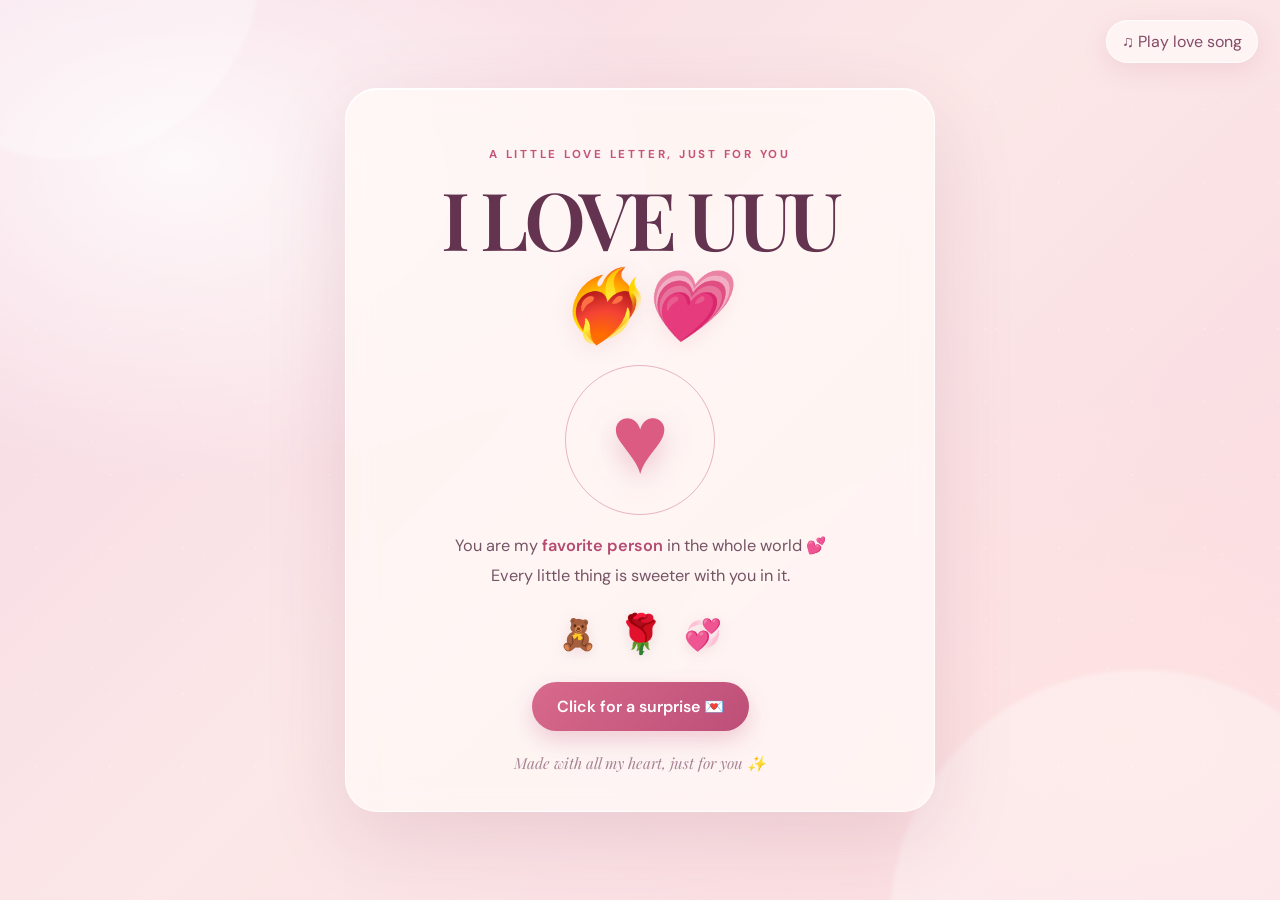
==== commit b96d0aa1: "Rename love.html to index.html" ====
--- a/index.html
+++ b/index.html
@@ -1,267 +1,66 @@
-<!doctype html><html lang="ar" dir="rtl"><head><meta charset="utf-8">
-<meta name="viewport" content="width=device-width,initial-scale=1,viewport-fit=cover">
-<title>HICHAM</title><meta name="theme-color" content="#05050a">
-<link rel="preconnect" href="https://fonts.googleapis.com"><link rel="preconnect" href="https://fonts.gstatic.com" crossorigin>
-<link href="https://fonts.googleapis.com/css2?family=Cairo:wght@400;700;900&family=Unbounded:wght@800&display=swap" rel="stylesheet">
-<style>
-:root{--bg:#05050a;--fg:#f4f1ff;--mut:#9a95b5;--c:#38e8ff;color-scheme:dark}
-*{box-sizing:border-box;margin:0;-webkit-tap-highlight-color:transparent}
-html{background:var(--bg);scroll-behavior:smooth}
-body{font:400 17px/1.6 Cairo,system-ui,sans-serif;color:var(--fg);background:var(--bg);overflow-x:hidden;min-height:100%}
-body.lock{overflow:hidden}
-.bg{position:fixed;inset:0;z-index:0;overflow:hidden;pointer-events:none}
-.blob{position:absolute;width:90vmax;height:90vmax;left:-20vmax;top:-30vmax;border-radius:50%;will-change:transform,opacity}
-.b1{background:radial-gradient(closest-side,rgba(139,92,255,.38),transparent)}
-.b2{background:radial-gradient(closest-side,rgba(56,232,255,.26),transparent);left:auto;right:-30vmax;opacity:0}
-.b3{background:radial-gradient(closest-side,rgba(255,184,107,.28),transparent);top:auto;bottom:-40vmax;opacity:0}
-.beam{position:absolute;top:-30%;width:14vmax;height:160%;background:linear-gradient(#c9b8ff44,transparent 75%);filter:blur(14px);mix-blend-mode:screen;animation:sway 16s ease-in-out infinite alternate}
-.x1{left:12%}.x2{left:52%;animation-duration:22s;animation-delay:-6s}.x3{left:85%;animation-duration:27s;animation-delay:-11s}
-@keyframes sway{from{transform:rotate(18deg) translateX(-6vw)}to{transform:rotate(28deg) translateX(6vw)}}
-.grain{position:fixed;inset:0;z-index:50;pointer-events:none;opacity:.07;background:url("data:image/svg+xml,%3Csvg xmlns='http://www.w3.org/2000/svg' width='160' height='160'%3E%3Cfilter id='n'%3E%3CfeTurbulence baseFrequency='.9' numOctaves='2'/%3E%3C/filter%3E%3Crect width='100%25' height='100%25' filter='url(%23n)'/%3E%3C/svg%3E")}
-#fx{position:fixed;inset:0;z-index:1;pointer-events:none;width:100%;height:100%}
-.cl{position:fixed;left:0;top:0;width:520px;height:520px;margin:-260px 0 0 -260px;z-index:2;pointer-events:none;background:radial-gradient(closest-side,rgba(160,130,255,.2),transparent);mix-blend-mode:screen;will-change:transform;transform:translate3d(-999px,-999px,0)}
-.perf .beam,.perf .grain{display:none}.perf .blob{filter:none}.perf .rv{filter:none!important}.perf .btn{animation:none}.perf .cl{opacity:.6}
-main{position:relative;z-index:3}
-section{min-height:100svh;display:grid;place-content:center;justify-items:center;text-align:center;padding:12vh 18px;position:relative;gap:20px;overflow:hidden}
-.tag{font:500 13px/1 ui-monospace,monospace;letter-spacing:.2em;color:var(--c);opacity:.8}
-h1{font-weight:900;font-size:clamp(34px,9vw,92px);line-height:1.2;max-width:15em;text-shadow:0 0 40px #8b5cff88}
-h2{font-weight:900;font-size:clamp(26px,6vw,54px);line-height:1.25;max-width:16em}
-.sub{font-size:clamp(17px,3.6vw,28px);color:var(--mut);max-width:24em}
-.w{display:inline-block;opacity:0}
-.go .t1 .w{animation:wIn 1s cubic-bezier(.2,.8,.2,1) forwards;animation-delay:calc(var(--i)*.12s)}
-.go .t2 .w{animation:wIn .9s cubic-bezier(.2,.8,.2,1) forwards;animation-delay:calc(1.8s + var(--i)*.09s)}
-@keyframes wIn{from{opacity:0;transform:translateY(40px) scale(1.15);filter:blur(14px)}to{opacity:1;transform:none;filter:none}}
-.rv{opacity:0;transform:translateY(50px) scale(.95);filter:blur(10px);transition:1s cubic-bezier(.2,.8,.2,1)}
-.rv.back{transform:perspective(900px) translateZ(-300px) rotateX(25deg)}
-.rv.in{opacity:1;transform:none;filter:none}.d1{transition-delay:.15s}.d2{transition-delay:.3s}
-.ghost{position:absolute;font:800 30vw/1 Unbounded,sans-serif;color:transparent;-webkit-text-stroke:1px #ffffff14;direction:ltr;z-index:-1;white-space:nowrap;pointer-events:none}
-.btn{position:relative;overflow:hidden;font:700 20px Cairo,sans-serif;color:#fff;padding:16px 34px;border-radius:999px;border:1px solid #ffffff30;background:linear-gradient(135deg,#8b5cff55,#38e8ff22);backdrop-filter:blur(8px);cursor:pointer;box-shadow:0 0 24px #8b5cff55,inset 0 1px #ffffff40;transition:transform .3s cubic-bezier(.2,.8,.2,1),box-shadow .3s,filter .3s;animation:pulse 3s ease-in-out infinite;touch-action:manipulation}
-.btn::after{content:"";position:absolute;inset:0;background:linear-gradient(105deg,transparent 35%,#fff5 50%,transparent 65%);transform:translateX(-120%);transition:transform .7s}
-.btn:hover::after{transform:translateX(120%)}
-.btn:hover{box-shadow:0 0 50px #38e8ffaa,inset 0 1px #fff6;filter:hue-rotate(40deg) brightness(1.15)}
-@keyframes pulse{50%{box-shadow:0 0 44px #8b5cff99,inset 0 1px #ffffff40}}
-.btn:focus-visible,.ctl:focus-visible,.dot:focus-visible,#nameWrap:focus-visible{outline:2px solid var(--c);outline-offset:4px}
-.no{background:linear-gradient(135deg,#ff4d6d55,#ffb86b22);box-shadow:0 0 24px #ff4d6d55}
-.row{display:flex;gap:18px;flex-wrap:wrap;justify-content:center;align-items:center;min-height:170px;width:min(94vw,640px)}
-.box{position:relative;width:min(92vw,560px);height:280px;border:1px dashed #ffffff2a;border-radius:28px;display:grid;place-items:center;background:#ffffff06}
-.imp{filter:hue-rotate(calc(var(--h,0)*1deg))}.imp:hover{filter:hue-rotate(calc(var(--h,0)*1deg)) brightness(1.25)}
-.tired{animation:pulse 1s infinite}
-.cards{display:grid;gap:16px;grid-template-columns:repeat(auto-fit,minmax(220px,1fr));width:min(94vw,900px)}
-.card{position:relative;padding:26px;border-radius:24px;background:linear-gradient(160deg,#ffffff14,#ffffff05);border:1px solid #ffffff1f;backdrop-filter:blur(10px);overflow:hidden;user-select:none;--mx:50%;--my:0}
-.card::before{content:"";position:absolute;inset:0;background:radial-gradient(240px at var(--mx) var(--my),#8b5cff55,transparent);opacity:0;transition:opacity .3s}
-.card:hover::before{opacity:1}.card b{display:block;font-size:38px}.card small{color:var(--mut)}
-#nameWrap{padding:4vh 0;cursor:pointer;touch-action:manipulation;user-select:none;-webkit-box-reflect:below -.12em linear-gradient(transparent 55%,#ffffff30)}
-#name{font:800 clamp(40px,15vw,230px)/1 Unbounded,sans-serif;letter-spacing:-.02em;direction:ltr;display:flex;justify-content:center}
-#name span{display:inline-block;color:transparent;background:linear-gradient(105deg,#6e6a85 35%,#fff 50%,#6e6a85 65%) calc(var(--bp,50)*1%) 0/300% 100%;-webkit-background-clip:text;background-clip:text;transition:transform .15s,filter .2s;filter:drop-shadow(0 0 calc(var(--g,0)*28px) #8b5cff)}
-#s2::after{content:"";position:absolute;inset:0;background:repeating-linear-gradient(#0000 0 3px,#00000030 3px 4px);pointer-events:none;opacity:.5}
-.ctl{position:fixed;top:calc(10px + env(safe-area-inset-top,0px));z-index:60;font:700 14px Cairo,sans-serif;color:#fff;background:#ffffff14;border:1px solid #ffffff26;border-radius:999px;padding:8px 14px;cursor:pointer;backdrop-filter:blur(8px)}
-#snd{left:12px}#pf{left:76px}#cn{right:12px;pointer-events:none}
-.cr{background:none;border:0;color:#ffffff40;font:12px Cairo;cursor:pointer}
-.dot{position:absolute;width:12px;height:12px;border-radius:50%;background:#ffffff0c;border:0;padding:0;right:11%;bottom:20%;cursor:pointer}.dot:hover{background:var(--c)}
-#toast{position:fixed;left:50%;bottom:calc(24px + env(safe-area-inset-bottom,0px));transform:translate(-50%,30px);opacity:0;z-index:120;background:#141222cc;border:1px solid #ffffff30;backdrop-filter:blur(12px);padding:12px 22px;border-radius:999px;font-weight:700;transition:.4s;max-width:90vw;text-align:center;pointer-events:none}
-#toast.on{opacity:1;transform:translate(-50%,0)}
-.wave{position:fixed;width:20px;height:20px;margin:-10px;border-radius:50%;border:2px solid #38e8ff;box-shadow:0 0 30px #8b5cff,inset 0 0 20px #8b5cff;z-index:65;pointer-events:none;animation:wv .9s ease-out forwards}
-@keyframes wv{to{transform:scale(var(--k,40));opacity:0}}
-#gate,#intro,#black,#flash,#fin{position:fixed;inset:0}
-#gate{z-index:100;background:#030306;display:grid;place-content:center;gap:18px;text-align:center;justify-items:center;padding:20px}
-#intro{z-index:99;background:#000;display:none;place-items:center;overflow:hidden}
-#ln{position:absolute;top:30%;font:500 14px ui-monospace,monospace;color:var(--c);letter-spacing:.2em;direction:ltr;text-align:center;width:100%}
-#big{font:800 clamp(52px,19vw,260px)/1 Unbounded,sans-serif;direction:ltr;letter-spacing:-.02em;color:#fff;text-shadow:0 0 60px #8b5cff,0 0 120px #38e8ff55}
-.pop{animation:pop .28s cubic-bezier(.2,.9,.2,1)}@keyframes pop{from{transform:scale(1.35);filter:blur(14px) brightness(2);opacity:.5}to{transform:none;filter:none;opacity:1}}
-.out{animation:out .7s cubic-bezier(.7,0,1,.6) forwards}@keyframes out{to{transform:scale(6);filter:blur(30px);opacity:0}}
-.streak{position:absolute;left:0;top:50%;height:2px;width:100%;background:linear-gradient(90deg,transparent,#fff,#38e8ff,transparent);opacity:0;box-shadow:0 0 30px #8b5cff}
-.streak.s{animation:st .35s ease-out}@keyframes st{from{transform:translateX(-100%);opacity:1}to{transform:translateX(100%);opacity:0}}
-#flash{z-index:110;background:#fff;opacity:0;pointer-events:none}.fl{animation:fl .8s ease-out}@keyframes fl{from{opacity:.85}to{opacity:0}}
-#black{z-index:105;background:#000;opacity:0;pointer-events:none;display:grid;place-items:center;font:900 clamp(32px,9vw,90px) Cairo,sans-serif;transition:opacity .6s}#black.on{opacity:1;pointer-events:auto}
-#fin{z-index:90;background:radial-gradient(circle,#0a0818f0,#000 90%);opacity:0;pointer-events:none;transition:opacity 1.5s;display:grid;place-content:center;justify-items:center;text-align:center;gap:14px;padding:20px;overflow:auto}
-#fin.on{opacity:1;pointer-events:auto}
-#fn{font:800 clamp(34px,12vw,150px)/1 Unbounded,sans-serif;direction:ltr;text-shadow:0 0 50px #8b5cff;transition:.8s}#fn.dim{opacity:.18;transform:scale(.7)}
-#fh{min-height:1.3em;font-size:clamp(28px,8vw,64px)}
-.dog{font-size:clamp(90px,28vw,190px);line-height:1;animation:dog .7s ease-in-out infinite alternate;display:none}.dog.on{display:block}
-@keyframes dog{from{transform:rotate(-14deg)}to{transform:rotate(14deg) translateY(-22px) scale(1.1)}}
-.shake{animation:shk .45s}@keyframes shk{20%{transform:translate(-8px,4px)}40%{transform:translate(8px,-4px)}60%{transform:translate(-6px,-3px)}80%{transform:translate(5px,3px)}}
-.flip{transition:transform 1s;transform:rotate(180deg)}.hue{animation:hue 2s linear}@keyframes hue{to{filter:hue-rotate(360deg)}}
-@media(prefers-reduced-motion:reduce){html{scroll-behavior:auto}}
-</style></head><body>
-<div class="bg"><i class="blob b1"></i><i class="blob b2"></i><i class="blob b3"></i><i class="beam x1"></i><i class="beam x2"></i><i class="beam x3"></i></div>
-<canvas id="fx"></canvas><div class="cl"></div><div class="grain"></div>
-<button class="ctl" id="snd" aria-label="تشغيل أو إيقاف الصوت" aria-pressed="false">🔇</button>
-<button class="ctl" id="pf" aria-label="Performance Mode" aria-pressed="false">⚡</button>
-<span class="ctl" id="cn">🥚 0/15</span>
-<main>
-<section id="s1"><b class="ghost" data-s=".2" style="top:6%;left:-4%">01</b>
-<span class="tag rv">STAGE 01</span>
-<h1 class="t1">علاه دخلت ياخي بنادم ياخي؟ 😂</h1>
-<p class="sub t2">بصح مادام دخلت... خلي نشوفو واش نقدروا نديرو هنا.</p>
-<span class="tag rv d2" style="margin-top:5vh">↓ SCROLL</span></section>
-<section id="s2"><b class="ghost" data-s="-.15" style="bottom:4%;right:-5%">02</b>
-<span class="tag rv">▶ STAGE 02</span>
-<div id="nameWrap" class="rv" role="button" tabindex="0" aria-label="HICHAM"><div id="name"></div></div>
-<p class="sub rv d1">ما نعرفش واش كنت تستنى تلقى هنا... بصح راك هنا.</p>
-<span class="tag rv d2">جرّب تلمس الإسم</span></section>
-<section id="s3"><b class="ghost" data-s=".18" style="top:4%;right:-4%">03</b>
-<span class="tag rv">STAGE 03</span><h2 class="rv">جرّب… كل زر وعندو شخصية</h2>
-<div class="row rv d1" id="r3"><button class="btn" id="go">اضغط</button><button class="btn no" id="ma">ما تضغطش</button><button class="btn" id="ex">خرج</button></div></section>
-<section id="s4"><b class="ghost" data-s="-.2" style="bottom:3%;left:-4%">04</b>
-<span class="tag rv">STAGE 04</span><h2 class="rv">الزر الوحيد اللي ما لازمش تضغط عليه</h2>
-<div class="box rv d1" id="box"><button class="btn no imp" id="imp">لا تضغط</button></div>
-<span class="tag rv">محاولات: <b id="tries">0</b></span></section>
-<section id="s5"><b class="ghost" data-s=".15" style="top:5%;left:-3%">05</b>
-<span class="tag rv">STAGE 05</span><h2 class="rv">فيه أسرار هنا… <span class="cnt">0/15</span></h2>
-<div class="cards"><div class="card rv back"><b>🔊</b>الصوت<br><small>شغّله… وسمع الفرق.</small></div><div class="card rv back d1"><b>✨</b>الضوء<br><small>حرّك صباعك، الضوء يتبعك.</small></div><div class="card rv back d2"><b>🕵️</b>الأسرار<br><small>كلشي يتضغط. ولا تقريبا.</small></div></div>
-<button class="cr" id="cr">© ما فيها والو</button><button class="dot" id="dot" aria-label="؟"></button></section>
-<section id="s6"><b class="ghost" data-s=".1" style="top:10%;right:-3%">∞</b>
-<span class="tag rv">STAGE ∞</span><h2 class="rv">باقي حاجة صغيرة…</h2><p class="sub rv d1">كمّل نزول.</p><div style="height:30vh"></div></section>
-</main>
-<div id="gate"><p class="tag">HICHAM · EXPERIENCE</p><button class="btn" id="g1">🔊 تشغيل التجربة الصوتية</button><button class="ctl" id="g0" style="position:static">بلا صوت</button><p class="tag" style="opacity:.4">الصوت ما يشتغلش لوحدو — إنت تختار</p></div>
-<div id="intro"><div id="ln"></div><div class="streak"></div><div id="big"></div></div>
-<button class="ctl" id="skip" style="display:none;top:auto;bottom:20px;left:50%;transform:translateX(-50%);z-index:101">تخطّى ›</button>
-<div id="black"></div><div id="flash"></div>
-<div id="fin" role="dialog" aria-label="النهاية"><button class="ctl" id="cls" style="left:auto;right:12px;z-index:95">✕</button>
-<div id="fn">HICHAM</div><h2 id="fh"></h2><div class="dog" id="dog">🐕🕺</div><p class="sub" id="fp"></p>
-<div class="row" id="fb" style="display:none;min-height:0"><button class="btn" id="rp">عاود 🔁</button><button class="btn" id="up">فوق ↑</button></div></div>
-<div id="toast" role="status" aria-live="polite"></div>
-<script>
-const $=s=>document.querySelector(s),$$=s=>[...document.querySelectorAll(s)],rnd=(a,b)=>a+Math.random()*(b-a),sl0=ms=>new Promise(r=>setTimeout(r,ms));
-const root=document.documentElement,main=$('main'),cl=$('.cl');
-let on=false,AC,M,NB,perf=false,skipped=false,started=false,finalDone=false,fw=false,fr=0,ft=0;
-/* ---------- AUDIO (Web Audio, no files) ---------- */
-function initAudio(){AC=new(window.AudioContext||window.webkitAudioContext)();M=AC.createGain();M.gain.value=.5;M.connect(AC.destination)}
-function tone(f,d=.12,type='sine',v=.2,to,delay=0){if(!on||!AC)return;const t=AC.currentTime+delay,o=AC.createOscillator(),g=AC.createGain();o.type=type;o.frequency.setValueAtTime(f,t);if(to)o.frequency.exponentialRampToValueAtTime(to,t+d);g.gain.setValueAtTime(v,t);g.gain.exponentialRampToValueAtTime(.0001,t+d);o.connect(g).connect(M);o.start(t);o.stop(t+d+.02)}
-function noise(d,f0,f1,v){if(!on||!AC)return;if(!NB){NB=AC.createBuffer(1,AC.sampleRate,AC.sampleRate);const a=NB.getChannelData(0);for(let i=0;i<a.length;i++)a[i]=Math.random()*2-1}
-const t=AC.currentTime,s=AC.createBufferSource(),f=AC.createBiquadFilter(),g=AC.createGain();s.buffer=NB;s.loop=true;f.type='bandpass';f.Q.value=1.2;f.frequency.setValueAtTime(f0,t);f.frequency.exponentialRampToValueAtTime(f1,t+d);g.gain.setValueAtTime(.0001,t);g.gain.exponentialRampToValueAtTime(v,t+d*.3);g.gain.exponentialRampToValueAtTime(.0001,t+d);s.connect(f).connect(g).connect(M);s.start(t);s.stop(t+d+.05)}
-const sfx={tick:(i=0)=>tone(300+i*90,.06,'square',.05),hover:()=>tone(900,.05,'sine',.04),
-click:()=>{tone(220,.1,'triangle',.18,90);tone(1200,.04,'square',.05);navigator.vibrate&&navigator.vibrate(8)},
-whoosh:()=>noise(.6,300,5000,.2),boom:()=>{tone(90,.7,'sine',.5,30);noise(.5,100,1200,.25)},
-burst:()=>{noise(.3,800,6000,.12);tone(500,.2,'sawtooth',.06,1400)},
-secret:()=>[660,880,1320].forEach((f,i)=>tone(f,.15,'triangle',.12,0,i*.08)),
-err:()=>{tone(160,.18,'sawtooth',.12,110);tone(140,.2,'sawtooth',.1,90,.12)},
-win:()=>[523,659,784,1047].forEach((f,i)=>tone(f,.2,'triangle',.14,0,i*.09)),
-surprise:()=>{tone(300,.4,'sawtooth',.1,1200);noise(.3,500,3000,.1)},
-final:()=>{sfx.boom();[392,523,659,784,1047,1319].forEach((f,i)=>tone(f,.25,'triangle',.13,0,.15+i*.07))}};
-function setSound(v){if(v&&!AC)initAudio();if(AC&&AC.state==='suspended')AC.resume();on=v;const b=$('#snd');b.textContent=v?'🔊':'🔇';b.setAttribute('aria-pressed',v)}
-/* ---------- PARTICLES ---------- */
-const cv=$('#fx'),cx=cv.getContext('2d');let W,H,D=1,amb=[],bs=[],mx=-999,my=-999,lx=-999,ly=-999;
-const COL=['#8b5cff','#38e8ff','#ffb86b','#ffffff','#ff6ec7'];
-function size(){D=perf?1:Math.min(devicePixelRatio||1,2);W=innerWidth;H=innerHeight;cv.width=W*D;cv.height=H*D;cx.setTransform(D,0,0,D,0,0)}
-function mk(){amb=Array.from({length:perf?26:70},()=>({x:rnd(0,W),y:rnd(0,H),vx:rnd(-.25,.25),vy:rnd(-.35,-.08),r:rnd(.8,2.2),a:rnd(.2,.7)}))}
-function burst(x,y,n=18,conf){if(perf)n=Math.ceil(n/2);for(let i=0;i<n;i++){const a=rnd(0,6.28),s=rnd(2,conf?11:7);bs.push({x,y,vx:Math.cos(a)*s,vy:Math.sin(a)*s-(conf?4:0),l:1,c:COL[i%5],r:conf?rnd(4,8):rnd(1.5,3.5),k:conf})}if(bs.length>400)bs.splice(0,bs.length-400)}
-let last=0;
-function loop(t){requestAnimationFrame(loop);if(document.hidden){last=t;return}
-const dt=Math.min(t-last,50)/16.7;last=t;
-if(fw){fr++;if(t-ft>2500){if(fr/2.5<38)setPerf(true,true);fw=false}}
-lx+=(mx-lx)*.12;ly+=(my-ly)*.12;cl.style.transform=`translate3d(${lx}px,${ly}px,0)`;
-cx.clearRect(0,0,W,H);cx.globalCompositeOperation='source-over';cx.fillStyle='#cbbfff';
-for(const p of amb){const dx=p.x-mx,dy=p.y-my,d=dx*dx+dy*dy;if(d<25000){const f=(1-d/25000)*.5;p.vx+=dx*f*.004;p.vy+=dy*f*.004}
-p.vx*=.99;p.vy=p.vy*.99-.002;p.x+=p.vx*dt;p.y+=p.vy*dt;if(p.y<-5)p.y=H+5;if(p.x<-5)p.x=W+5;if(p.x>W+5)p.x=-5;
-cx.globalAlpha=p.a;cx.beginPath();cx.arc(p.x,p.y,p.r,0,6.28);cx.fill()}
-cx.globalCompositeOperation='lighter';cx.globalAlpha=1;
-for(let i=bs.length-1;i>=0;i--){const p=bs[i];p.vy+=(p.k?.22:.05)*dt;p.vx*=.985;p.x+=p.vx*dt;p.y+=p.vy*dt;p.l-=(p.k?.011:.02)*dt;
-if(p.l<=0){bs.splice(i,1);continue}cx.globalAlpha=p.l;cx.fillStyle=p.c;if(p.k)cx.fillRect(p.x,p.y,p.r,p.r*1.6);else{cx.beginPath();cx.arc(p.x,p.y,p.r,0,6.28);cx.fill()}}}
-function setPerf(b,auto){perf=b;root.classList.toggle('perf',b);$('#pf').setAttribute('aria-pressed',b);size();mk();if(auto)toast('⚡ Performance Mode اشتغل تلقائيًا')}
-/* ---------- HELPERS ---------- */
-let tt;function toast(m,ms=2600){const t=$('#toast');t.textContent=m;t.classList.add('on');clearTimeout(tt);tt=setTimeout(()=>t.classList.remove('on'),ms)}
-function wave(x,y,k=40){const d=document.createElement('i');d.className='wave';d.style.cssText=`left:${x}px;top:${y}px;--k:${k}`;document.body.append(d);d.onanimationend=()=>d.remove()}
-function flash(){const f=$('#flash');f.classList.remove('fl');void f.offsetWidth;f.classList.add('fl')}
-function fx(c){main.classList.remove(c);void main.offsetWidth;main.classList.add(c);setTimeout(()=>main.classList.remove(c),2100)}
-const EGGS=15,found=new Set;
-function updCount(){$('#cn').textContent=`🥚 ${found.size}/${EGGS}`;$$('.cnt').forEach(e=>e.textContent=`${found.size}/${EGGS}`)}
-function egg(id,msg){if(found.has(id))return;found.add(id);toast(msg+' 🥚',3200);sfx.secret();burst(innerWidth/2,innerHeight*.7,40);updCount();
-if(found.size===EGGS)setTimeout(()=>{toast('لقيت كلشي! راك مجنون 👑',4000);sfx.win();burst(innerWidth/2,innerHeight/2,120,true)},1800)}
-/* ---------- SCROLL ---------- */
-let tick=false,p=0;
-addEventListener('scroll',()=>{if(!tick){tick=true;requestAnimationFrame(onScroll)}},{passive:true});
-function onScroll(){tick=false;const max=root.scrollHeight-innerHeight;p=max>0?scrollY/max:0;
-const o=k=>Math.max(0,1-Math.abs(p-k)/.5);
-$('.b1').style.opacity=o(0);$('.b2').style.opacity=o(.5);$('.b3').style.opacity=o(1);
-$('.b1').style.transform=`translate3d(${p*30}vw,${p*40}vh,0)`;$('.b2').style.transform=`translate3d(${-p*20}vw,${p*20}vh,0)`;
-$$('[data-s]').forEach(e=>{const r=e.parentElement.getBoundingClientRect();e.style.transform=`translate3d(0,${-(r.top+r.height/2-innerHeight/2)*e.dataset.s}px,0)`});
-if(finalDone&&!$('#fin').classList.contains('on')&&p<.8)finalDone=false;
-if(started&&!finalDone&&p>.9&&scrollY+innerHeight>=root.scrollHeight-8)finale()}
-const io=new IntersectionObserver(es=>es.forEach(e=>{if(e.isIntersecting){e.target.classList.add('in');io.unobserve(e.target)}}),{threshold:.2});$$('.rv').forEach(e=>io.observe(e));
-const seen=new Set,io2=new IntersectionObserver(es=>es.forEach(e=>{if(e.isIntersecting&&!seen.has(e.target)){seen.add(e.target);if(started&&seen.size>1)sfx.whoosh()}}),{threshold:.6});$$('section').forEach(e=>io2.observe(e));
-/* ---------- POINTER ---------- */
-let rv=[],lastH=0;
-addEventListener('pointermove',e=>{mx=e.clientX;my=e.clientY;idle();
-if(e.pointerType==='mouse'){const n=performance.now();if(Math.abs(e.movementX)>14){const s=Math.sign(e.movementX);if(rv.length&&rv.at(-1).s===s)rv.at(-1).t=n;else rv.push({s,t:n});rv=rv.filter(r=>n-r.t<900);if(rv.length>=8){rv=[];egg('shk','كفاش تهز الماوس هكا؟ 🥴')}}}},{passive:true});
-addEventListener('pointerdown',e=>{mx=e.clientX;my=e.clientY;lx=mx;ly=my;burst(e.clientX,e.clientY,8);const b=e.target.closest&&e.target.closest('.btn,#nameWrap');wave(e.clientX,e.clientY,b?40:5);
-if(b)sfx.click();if(!e.target.closest('button,#nameWrap,.card'))bgTap()},{passive:true});
-document.addEventListener('pointerover',e=>{const n=performance.now();if(e.pointerType==='mouse'&&n-lastH>90&&e.target.closest&&e.target.closest('.btn,.card,#nameWrap')){lastH=n;sfx.hover()}});
-$$('.card').forEach(c=>{let lp;c.addEventListener('pointermove',e=>{const r=c.getBoundingClientRect();c.style.setProperty('--mx',e.clientX-r.left+'px');c.style.setProperty('--my',e.clientY-r.top+'px')});
-c.addEventListener('pointerdown',()=>{lp=setTimeout(()=>egg('lp','صبرك كبير… قلت كاين خير فيك 🧘'),700)});['pointerup','pointerleave','pointercancel'].forEach(v=>c.addEventListener(v,()=>clearTimeout(lp)))});
-let taps=[];function bgTap(){const n=performance.now();taps=taps.filter(t=>n-t<700);taps.push(n);if(taps.length>=3){taps=[];egg('tri','كفاش تضغط في الخلاء؟ راك فاضي 😂')}}
-let it;function idle(){clearTimeout(it);it=setTimeout(()=>egg('idle','راك نعست؟ 😴'),25000)}idle();
-/* ---------- NAME ---------- */
-const nm=$('#name');nm.innerHTML=[...'HICHAM'].map(c=>`<span>${c}</span>`).join('');const L=[...nm.children],NW=$('#nameWrap');let ls=0,nc=0;
-NW.addEventListener('pointermove',e=>{L.forEach(l=>{const r=l.getBoundingClientRect(),dx=e.clientX-(r.left+r.width/2),dy=e.clientY-(r.top+r.height/2),g=Math.max(0,1-Math.hypot(dx,dy)/260);
-l.style.setProperty('--g',g.toFixed(2));l.style.setProperty('--bp',Math.max(0,Math.min(100,50+dx/8)).toFixed(0));
-l.style.transform=`translate(${-dx*g*.06}px,${-dy*g*.1}px) skewX(${dx*g*.02}deg) scale(${1+g*.12})`});
-const n=performance.now();if(n-ls>70){ls=n;burst(e.clientX,e.clientY,2)}});
-NW.addEventListener('pointerleave',()=>L.forEach(l=>{l.style.transform='';l.style.setProperty('--g',0)}));
-NW.addEventListener('keydown',e=>{if(e.key==='Enter'||e.key===' '){e.preventDefault();NW.click()}});
-NW.addEventListener('click',e=>{nc++;sfx.surprise();const x=e.clientX||innerWidth/2,y=e.clientY||innerHeight/2;wave(x,y,30);burst(x,y,40);
-const O='HICHAM',G='#@%&$?!X01';let i=0;const iv=setInterval(()=>{L.forEach((l,j)=>l.textContent=i>10?O[j]:G[Math.random()*G.length|0]);if(++i>11)clearInterval(iv)},45);
-fx('shake');
-if(nc===7){main.classList.add('flip');setTimeout(()=>main.classList.remove('flip'),1800);egg('name','وقلبنا الدنيا 🙃')}
-else if(nc%3===0)toast(['هاه؟ شبيك؟','باركا، يوجعني 😭','هذا ماشي زر ياخي 😂'][(nc/3-1)%3])});
-$('.t2').addEventListener('dblclick',()=>egg('dbl','ضغطتين؟ راك صبور 😏'));
-/* ---------- BUTTONS ---------- */
-function dodger(b,box,lm,lt,cb){let n=0,t0=0;const mv=()=>{n++;const r=box.getBoundingClientRect(),w=Math.max(0,r.width/2-b.offsetWidth/2-6),h=Math.max(0,r.height/2-b.offsetHeight/2-6);
-b.style.transform=`translate(${rnd(-w,w)}px,${rnd(-h,h)}px) rotate(${rnd(-8,8)}deg)`;sfx.tick(n);cb&&cb(n)};
-box.addEventListener('pointermove',e=>{if(e.pointerType!=='mouse'||n>=lm||performance.now()-t0<300)return;const r=b.getBoundingClientRect();
-if(Math.hypot(e.clientX-(r.left+r.width/2),e.clientY-(r.top+r.height/2))<r.width/2+60){t0=performance.now();mv()}});
-b.addEventListener('pointerdown',e=>{if(n<(e.pointerType==='mouse'?lm:lt)){b._d=1;setTimeout(()=>b._d=0,450);mv()}});
-b.addEventListener('click',e=>{if(b._d){b._d=0;e.stopImmediatePropagation()}},true);
-return{n:()=>n,mv}}
-const dm=dodger($('#ma'),$('#r3'),5,2);
-$('#ma').addEventListener('click',e=>{sfx.err();toast('قلتلك ما تضغطش خو 😂');fx('shake');const x=e.clientX||innerWidth/2,y=e.clientY||innerHeight/2;wave(x,y,25);burst(x,y,30)});
-const goT=[],G=['هيه، واحد زيادة 👌','برافو، ضغطة نظيفة','كمل كمل…','هذا زر ولا فرصة؟'];
-$('#go').addEventListener('click',e=>{sfx.burst();burst(e.clientX||innerWidth/2,e.clientY||innerHeight/2,36);const n=performance.now();goT.push(n);while(n-goT[0]>3000)goT.shift();
-if(goT.length>=10){goT.length=0;egg('press','10 ضغطات في 3 ثواني؟ سبع صنايع 🤹')}else toast(G[Math.random()*G.length|0],1400)});
-let xn=0;const X=['وين رايح؟','وين رايح؟؟','باركا، سير 😂 (الباك موجود)'];
-$('#ex').addEventListener('click',()=>{sfx.err();toast(X[Math.min(xn,2)]);xn++;if(xn<=3){const r=$('#r3').getBoundingClientRect();$('#ex').style.transform=`translate(${rnd(-r.width/3,r.width/3)}px,${rnd(-50,50)}px)`}});
-const imp=$('#imp'),IM=['لا تضغط','هههه قربت؟','لا لا لا','خطرك!','كي كاين نيّة؟','عييت؟','آخر محاولة…','ادخل… بصح بهدوء'];
-const di=dodger(imp,$('#box'),7,7,n=>{imp.textContent=IM[Math.min(n,7)];imp.style.setProperty('--h',n*47);$('#tries').textContent=n;if(n>=7){imp.classList.add('tired');imp.style.transform='none'}});
-imp.addEventListener('click',()=>{if(di.n()<7){di.mv();return}win()});
-async function win(){const b=$('#black');b.textContent='';b.classList.add('on');sfx.boom();await sl0(900);b.textContent='راك ربحت.';sfx.win();await sl0(1500);flash();sfx.final();burst(innerWidth/2,innerHeight/2,160,true);b.classList.remove('on');egg('win','ربحتها! الزر استسلم 🏆')}
-$('#dot').addEventListener('click',()=>egg('dot','لقيت النقطة؟ عينك صقر 🦅'));
-$('#cr').addEventListener('click',()=>egg('cr','حقوق الطبع محفوظة لـ… الفراغ 😂'));
-let sn=[];$('#snd').addEventListener('click',()=>{setSound(!on);sfx.click();const n=performance.now();sn=sn.filter(t=>n-t<3000);sn.push(n);if(sn.length>=5){sn=[];egg('snd','تلعب بالصوت كي الأطفال 😂')}});
-$('#pf').addEventListener('click',()=>setPerf(!perf));
-/* ---------- KEY SECRETS ---------- */
-let kb='';addEventListener('keydown',e=>{if(e.key.length!==1)return;idle();kb=(kb+e.key.toLowerCase()).slice(-8);
-if(kb.endsWith('hicham')){egg('hi','هيه هذا أنا 😎');fx('hue')}
-else if(kb.endsWith('dz')){egg('dz','تحيا الجزائر 🇩🇿');burst(innerWidth/2,innerHeight/2,100,true)}
-else if(kb.endsWith('wow')){egg('wow','WOW. ما شاء الله.');flash();sfx.final()}});
-/* ---------- FINALE ---------- */
-let run=0;const F=$('#fin'),fh=$('#fh');
-function setH(m){fh.textContent=m;fh.classList.remove('pop');void fh.offsetWidth;fh.classList.add('pop')}
-function closeFin(){run++;F.classList.remove('on');document.body.classList.remove('lock');$('#dog').classList.remove('on');$('#fn').classList.remove('dim');fh.textContent='';$('#fp').textContent='';$('#fb').style.display='none'}
-async function finale(){finalDone=true;const my=++run,S=ms=>sl0(ms).then(()=>{if(run!==my)throw 0});
-document.body.classList.add('lock');F.classList.add('on');
-try{await S(1100);setH('وصلت للآخر؟');sfx.tick(3);await S(2000);setH('والله ما كنت نتوقع تصبر.');sfx.tick(5);await S(2400);
-setH('');$('#fn').classList.add('dim');flash();sfx.final();burst(innerWidth/2,innerHeight/2,150,true);$('#dog').classList.add('on');await S(900);
-burst(innerWidth*.2,innerHeight*.5,60,true);burst(innerWidth*.8,innerHeight*.5,60,true);setH('خلاص خويا 😂');await S(1500);$('#fp').textContent='روح دير حاجة مفيدة.';
-egg('fin','وصلت للآخر… سر كبير 🏆');$('#fb').style.display='flex'}catch(e){}}
-$('#cls').addEventListener('click',closeFin);
-$('#rp').addEventListener('click',()=>{closeFin();finale()});
-$('#up').addEventListener('click',()=>{closeFin();scrollTo({top:0,behavior:'smooth'})});
-/* ---------- BOOT ---------- */
-$$('.t1,.t2').forEach(el=>{el.innerHTML=el.textContent.trim().split(/\s+/).map((w,i)=>`<span class="w" style="--i:${i}">${w}</span>`).join(' ')});
-async function boot(){$('#gate').remove();const I=$('#intro'),sk=$('#skip');I.style.display='grid';sk.style.display='block';
-const S=ms=>sl0(skipped?0:ms),ln=$('#ln'),big=$('#big'),st=$('.streak');
-const say=async(t,ms)=>{ln.textContent=t;ln.classList.remove('pop');void ln.offsetWidth;ln.classList.add('pop');await S(ms)};
-await say('INITIALIZING HICHAM...',420);await say('Loading nonsense...',420);
-for(let i=0;i<99&&!skipped;i+=11){ln.textContent=i+'%';await S(45)}
-await say('99%',260);await say('واش راك تستنى؟',560);ln.textContent='';
-for(let i=1;i<=6;i++){big.textContent='HICHAM'.slice(0,i);big.classList.remove('pop');void big.offsetWidth;big.classList.add('pop');sfx.tick(i);st.classList.remove('s');void st.offsetWidth;st.classList.add('s');await S(210)}
-sfx.boom();flash();big.classList.remove('pop');big.classList.add('out');await S(650);sfx.whoosh();I.remove();sk.remove();
-document.body.classList.add('go');started=true;fw=true;ft=performance.now();fr=0;onScroll();
-setTimeout(()=>burst(innerWidth/2,innerHeight/3,50),300)}
-$('#skip').addEventListener('click',()=>{skipped=true});
-$('#g1').addEventListener('click',()=>{setSound(true);boot()});
-$('#g0').addEventListener('click',()=>{setSound(false);boot()});
-addEventListener('resize',()=>{size();mk()});
-perf=matchMedia('(prefers-reduced-motion:reduce)').matches||(navigator.hardwareConcurrency||8)<=4||(navigator.deviceMemory||8)<=2;
-root.classList.toggle('perf',perf);$('#pf').setAttribute('aria-pressed',perf);size();mk();requestAnimationFrame(loop);
-</script></body></html>
+<!doctype html>
+<html lang="en">
+<head>
+  <meta charset="utf-8">
+  <meta name="viewport" content="width=device-width, initial-scale=1">
+  <meta name="theme-color" content="#f9dce8">
+  <meta name="description" content="A little love letter, made just for you.">
+  <title>A Little Love Letter 💗</title>
+  <style>
+    @import url('https://fonts.googleapis.com/css2?family=DM+Sans:wght@400;500;600;700&family=Playfair+Display:ital,wght@0,500;0,600;0,700;1,500;1,600&display=swap');
+    :root{color-scheme:light;--ink:#572e46;--rose:#c65379;--deep:#a83f68;--cream:#fffaf8;--pink:#f7d3e1}
+    *{box-sizing:border-box}
+    body{margin:0;min-height:100svh;overflow-x:hidden;display:grid;place-items:center;padding:32px 16px;color:var(--ink);font-family:'DM Sans',sans-serif;background:radial-gradient(ellipse at 14% 18%,rgba(255,255,255,.82),transparent 31%),radial-gradient(ellipse at 88% 82%,rgba(255,228,227,.9),transparent 36%),linear-gradient(135deg,#f5d6e3,#fce8e8 48%,#f8d7df)}
+    body::before{position:fixed;inset:0;content:"";pointer-events:none;opacity:.3;background-image:radial-gradient(#fff 1px,transparent 1px),radial-gradient(rgba(255,255,255,.8) 1px,transparent 1px);background-size:73px 73px,113px 113px;background-position:0 0,35px 46px;mask-image:linear-gradient(transparent,#000 12%,#000 88%,transparent)}
+    button{font:inherit}.glow{position:fixed;width:390px;height:390px;border-radius:50%;background:rgba(255,255,255,.33);filter:blur(2px);pointer-events:none}.glow.one{top:-230px;left:-130px}.glow.two{bottom:-270px;right:-110px;width:500px;height:500px}
+    .toolbar{position:fixed;z-index:5;top:20px;right:22px}.music-button{border:1px solid rgba(255,255,255,.82);border-radius:999px;padding:10px 15px;color:#854a66;background:rgba(255,250,248,.72);box-shadow:0 7px 24px #a8507020;backdrop-filter:blur(10px);cursor:pointer;transition:transform .2s,background .2s}.music-button:hover{transform:translateY(-2px);background:#fff}
+    .scene{position:relative;z-index:1;width:min(590px,100%);padding:clamp(36px,7vw,58px) clamp(23px,7vw,54px) 38px;text-align:center;border:1px solid rgba(255,255,255,.85);border-radius:32px;background:rgba(255,250,247,.76);box-shadow:0 24px 80px rgba(136,59,91,.15),inset 0 1px rgba(255,255,255,.95);backdrop-filter:blur(14px);animation:arrive .9s cubic-bezier(.2,.8,.2,1) both}
+    .eyebrow{margin:0 0 14px;color:var(--rose);font-size:.72rem;font-weight:700;letter-spacing:.24em;text-transform:uppercase}.title{margin:0;color:#63334f;font-family:'Playfair Display',Georgia,serif;font-size:clamp(2.7rem,9vw,5rem);font-weight:600;line-height:1.04;letter-spacing:-.055em}.title span{display:block;color:var(--rose);font-style:italic;font-size:.88em;margin-top:6px;text-shadow:0 4px 22px #d7678828}
+    .heart-wrap{position:relative;display:grid;place-items:center;width:158px;height:158px;margin:23px auto 12px}.heart-halo{position:absolute;inset:4px;border:1px solid #c6537938;border-radius:50%;animation:halo 3.2s ease-out infinite}.heart-halo.delay{animation-delay:1.6s}.heart{position:relative;border:0;padding:0;background:transparent;color:#db5b82;font-size:98px;line-height:1;filter:drop-shadow(0 10px 14px #b83f6b42);transform-origin:center;animation:heartbeat 1.5s ease-in-out infinite;cursor:pointer;-webkit-tap-highlight-color:transparent}.heart:hover{animation-duration:.8s}.heart:focus-visible,.love-button:focus-visible,.music-button:focus-visible,.close-button:focus-visible{outline:3px solid #a63963;outline-offset:5px}
+    .message{max-width:410px;margin:0 auto;color:#765466;font-size:1.02rem;line-height:1.8}.message strong{color:#b34b72;font-weight:600}.decorations{display:flex;justify-content:center;align-items:center;gap:20px;margin:19px auto 0;font-size:clamp(1.4rem,5vw,1.9rem)}.decor{display:inline-block;filter:drop-shadow(0 3px 7px #ac53732a);animation:bob 3.2s ease-in-out infinite}.decor:nth-child(2){animation-delay:.7s;font-size:1.25em}.decor:nth-child(3){animation-delay:1.4s}
+    .love-button{margin-top:23px;padding:14px 25px;border:0;border-radius:999px;color:#fff;background:linear-gradient(135deg,#d86a8c,#bd4e77);box-shadow:0 9px 22px #be456f3d;font-weight:600;cursor:pointer;transition:transform .2s,box-shadow .2s}.love-button:hover{transform:translateY(-2px);box-shadow:0 13px 26px #be456f4d}.love-button:active{transform:scale(.98)}.signature{margin:22px 0 0;color:#a78494;font-family:'Playfair Display',Georgia,serif;font-size:.95rem;font-style:italic}
+    .float-heart{position:fixed;z-index:0;bottom:-42px;color:#c6537959;pointer-events:none;animation:float-up var(--duration) linear forwards;will-change:transform,opacity}.spark{position:fixed;z-index:7;pointer-events:none;animation:burst .9s ease-out forwards}
+    .modal{position:fixed;z-index:10;inset:0;display:grid;place-items:center;padding:20px;background:#542d4566;backdrop-filter:blur(8px);opacity:0;visibility:hidden;transition:opacity .25s,visibility .25s}.modal.open{opacity:1;visibility:visible}.modal-card{position:relative;width:min(440px,100%);padding:46px 30px 38px;text-align:center;border:1px solid #fff;border-radius:28px;background:linear-gradient(145deg,#fffaf8,#ffeaf0);box-shadow:0 25px 90px #4d193c40;transform:translateY(14px) scale(.97);transition:transform .3s cubic-bezier(.2,.8,.2,1)}.modal.open .modal-card{transform:translateY(0) scale(1)}.modal-icon{display:block;margin-bottom:13px;font-size:3rem;animation:heartbeat 1.4s infinite}.modal-card h2{margin:0 0 12px;color:#b3446d;font-family:'Playfair Display',Georgia,serif;font-size:clamp(1.75rem,7vw,2.4rem);line-height:1.18}.modal-card p{margin:0;color:#765466;line-height:1.7}.close-button{position:absolute;top:12px;right:15px;width:38px;height:38px;border:0;border-radius:50%;color:#92546f;background:#f8dce7;font-size:1.25rem;cursor:pointer}.modal-card .love-button{margin-top:22px}
+    @keyframes heartbeat{0%,100%{transform:scale(1)}14%{transform:scale(1.12)}28%{transform:scale(1)}42%{transform:scale(1.08)}56%{transform:scale(1)}}@keyframes halo{0%{transform:scale(.65);opacity:.7}100%{transform:scale(1.38);opacity:0}}@keyframes arrive{from{opacity:0;transform:translateY(18px) scale(.98)}to{opacity:1;transform:translateY(0) scale(1)}}@keyframes float-up{to{transform:translateY(-115vh) rotate(24deg);opacity:0}}@keyframes burst{to{transform:translate(var(--x),var(--y)) scale(.2) rotate(35deg);opacity:0}}@keyframes bob{0%,100%{transform:translateY(0) rotate(-4deg)}50%{transform:translateY(-7px) rotate(4deg)}}
+    @media(max-width:480px){body{padding:68px 15px 22px}.scene{border-radius:26px;padding-top:39px;padding-bottom:32px}.heart-wrap{width:138px;height:138px;margin:19px auto 8px}.heart{font-size:84px}.message{font-size:.96rem}.toolbar{top:12px;right:12px}.music-button{padding:9px 12px;font-size:.85rem}}
+    @media(prefers-reduced-motion:reduce){*,*::before,*::after{animation-duration:.01ms!important;animation-iteration-count:1!important;scroll-behavior:auto!important;transition-duration:.01ms!important}}
+  </style>
+</head>
+<body>
+  <div class="glow one" aria-hidden="true"></div><div class="glow two" aria-hidden="true"></div>
+  <div class="toolbar"><button class="music-button" id="musicToggle" type="button" aria-pressed="false">♫ Play love song</button></div>
+  <main class="scene">
+    <p class="eyebrow">A little love letter, just for you</p>
+    <h1 class="title">I LOVE UUU <span>❤️‍🔥💗</span></h1>
+    <div class="heart-wrap" aria-hidden="true"><span class="heart-halo"></span><span class="heart-halo delay"></span><button class="heart" id="heart" aria-label="Send a little love" type="button">♥</button></div>
+    <p class="message">You are my <strong>favorite person</strong> in the whole world 💕<br>Every little thing is sweeter with you in it.</p>
+    <div class="decorations" aria-label="A teddy bear, rose, and love"><span class="decor">🧸</span><span class="decor">🌹</span><span class="decor">💞</span></div>
+    <button class="love-button" id="surpriseButton" type="button">Click for a surprise 💌</button>
+    <p class="signature">Made with all my heart, just for you ✨</p>
+  </main>
+  <div class="modal" id="surpriseModal" role="dialog" aria-modal="true" aria-labelledby="surpriseTitle" aria-hidden="true">
+    <section class="modal-card"><button class="close-button" id="closeModal" type="button" aria-label="Close">×</button><span class="modal-icon" aria-hidden="true">💌</span><h2 id="surpriseTitle">I LOVE YOU MORE THAN WORDS CAN SAY, MY LOVE 🥹❤️</h2><p>Here’s one little reminder, today and every day: you are so very loved. 🌹</p><button class="love-button" id="modalDone" type="button">Aww, I love you too 💗</button></section>
+  </div>
+  <script>
+    const modal = document.querySelector('#surpriseModal');
+    const surpriseButton = document.querySelector('#surpriseButton');
+    const heart = document.querySelector('#heart');
+    const closeModal = () => { modal.classList.remove('open'); modal.setAttribute('aria-hidden','true'); surpriseButton.focus(); };
+    function showSurprise(){modal.classList.add('open');modal.setAttribute('aria-hidden','false');document.querySelector('#closeModal').focus();burstHearts();}
+    surpriseButton.addEventListener('click',showSurprise);
+    document.querySelector('#closeModal').addEventListener('click',closeModal);
+    document.querySelector('#modalDone').addEventListener('click',closeModal);
+    modal.addEventListener('click',event=>{if(event.target===modal)closeModal();});
+    document.addEventListener('keydown',event=>{if(event.key==='Escape'&&modal.classList.contains('open'))closeModal();});
+    function burstHearts(){const rect=heart.getBoundingClientRect();for(let i=0;i<18;i++){const item=document.createElement('span');const angle=(Math.PI*2*i)/18;const distance=70+Math.random()*90;item.className='spark';item.textContent=i%4===0?'✨':'♥';item.style.left=`${rect.left+rect.width/2}px`;item.style.top=`${rect.top+rect.height/2}px`;item.style.color=i%2?'#d86a8c':'#e3a04e';item.style.fontSize=`${12+Math.random()*15}px`;item.style.setProperty('--x',`${Math.cos(angle)*distance}px`);item.style.setProperty('--y',`${Math.sin(angle)*distance}px`);document.body.appendChild(item);window.setTimeout(()=>item.remove(),950);}}
+    heart.addEventListener('click',burstHearts);
+    function addFloatingHeart(){const item=document.createElement('span');item.className='float-heart';item.textContent=Math.random()>.24?'♥':'♡';item.style.left=`${Math.random()*100}vw`;item.style.fontSize=`${12+Math.random()*18}px`;item.style.setProperty('--duration',`${8+Math.random()*8}s`);document.body.appendChild(item);window.setTimeout(()=>item.remove(),16500);}
+    window.setInterval(addFloatingHeart,700);
+    // A tiny Web Audio lullaby; browsers start audio only after the visitor taps the toggle.
+    const musicToggle=document.querySelector('#musicToggle');let audioContext=null;let musicTimer=null;let noteIndex=0;
+    const notes=[523.25,659.25,783.99,659.25,587.33,698.46,880,698.46,523.25,659.25,783.99,1046.5,880,783.99,659.25,587.33];
+    function playNote(){if(!audioContext)return;const now=audioContext.currentTime;const osc=audioContext.createOscillator();const gain=audioContext.createGain();osc.type='sine';osc.frequency.value=notes[noteIndex++%notes.length];gain.gain.setValueAtTime(.0001,now);gain.gain.exponentialRampToValueAtTime(.045,now+.06);gain.gain.exponentialRampToValueAtTime(.0001,now+.75);osc.connect(gain);gain.connect(audioContext.destination);osc.start(now);osc.stop(now+.78);}
+    musicToggle.addEventListener('click',async()=>{if(!audioContext){const AudioCtx=window.AudioContext||window.webkitAudioContext;if(!AudioCtx){musicToggle.textContent='Audio unavailable';return;}audioContext=new AudioCtx();}if(audioContext.state==='suspended')await audioContext.resume();if(musicTimer){clearInterval(musicTimer);musicTimer=null;musicToggle.textContent='♫ Play love song';musicToggle.setAttribute('aria-pressed','false');}else{playNote();musicTimer=window.setInterval(playNote,520);musicToggle.textContent='♫ Pause love song';musicToggle.setAttribute('aria-pressed','true');}});
+  </script>
+</body>
+</html>
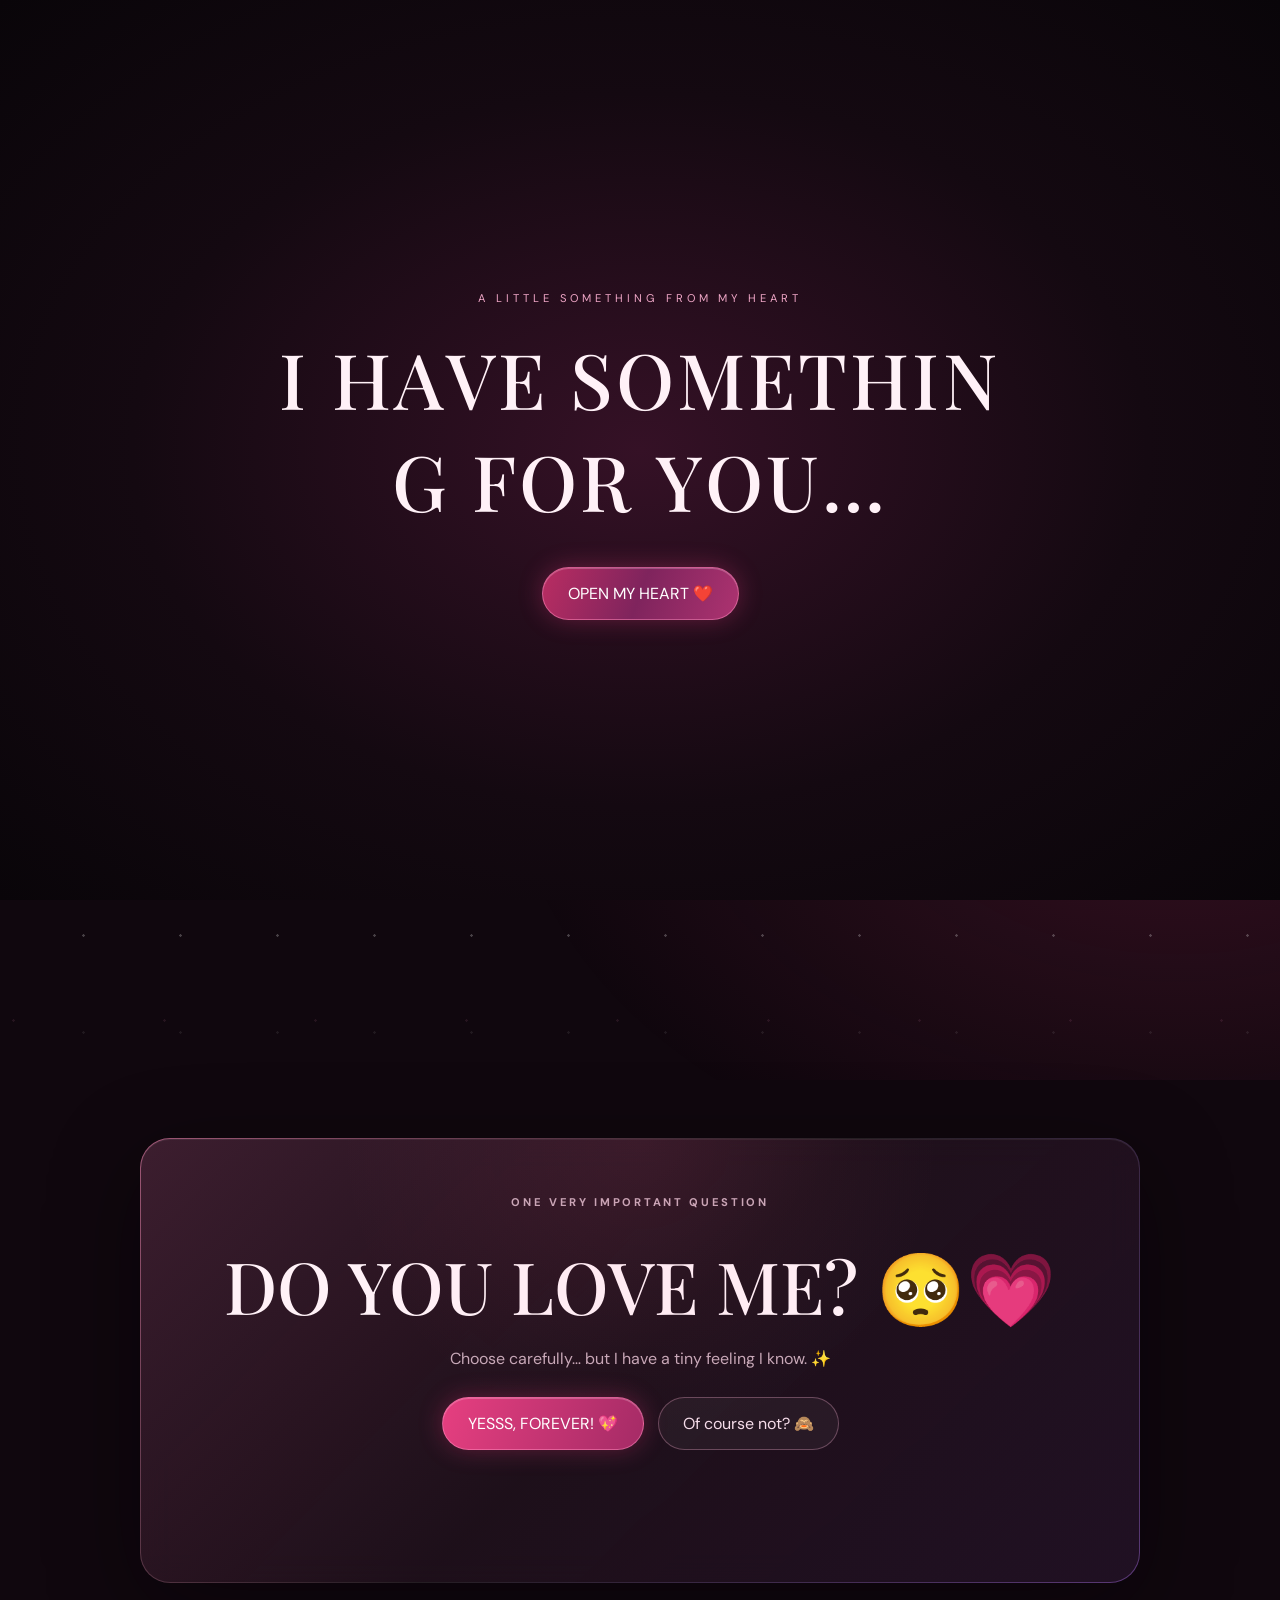
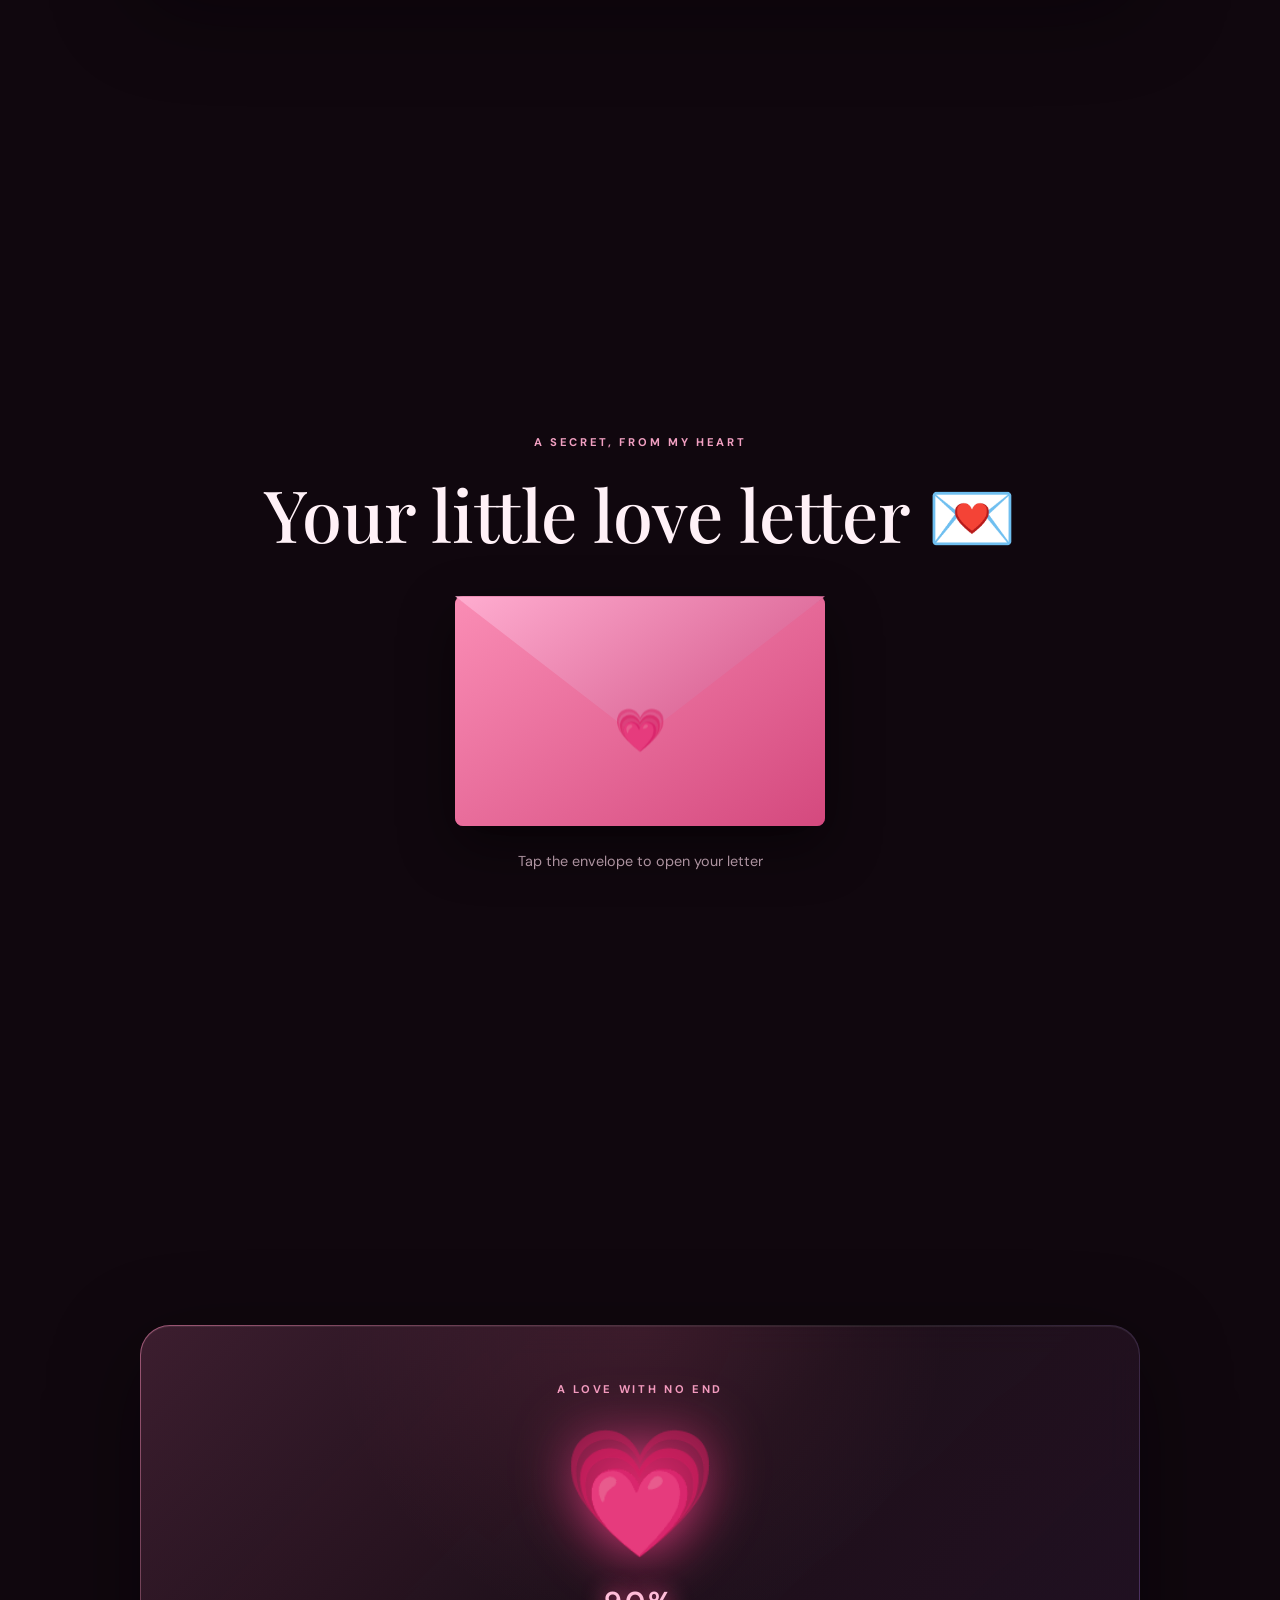
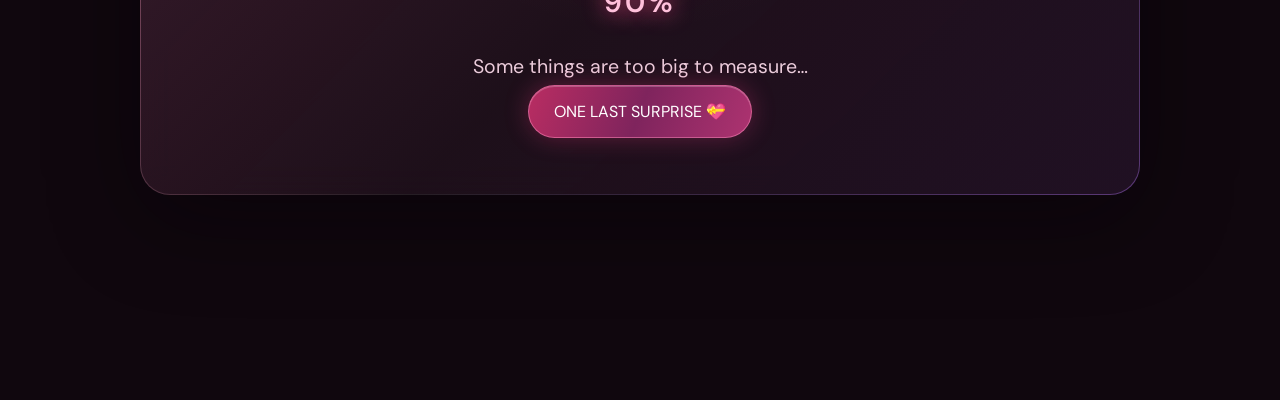
==== commit 8409aff5: "Rename love.html to index.html" ====
--- a/index.html
+++ b/index.html
@@ -1,66 +1,58 @@
 <!doctype html>
 <html lang="en">
 <head>
-  <meta charset="utf-8">
-  <meta name="viewport" content="width=device-width, initial-scale=1">
-  <meta name="theme-color" content="#f9dce8">
-  <meta name="description" content="A little love letter, made just for you.">
-  <title>A Little Love Letter 💗</title>
+  <meta charset="utf-8"><meta name="viewport" content="width=device-width,initial-scale=1"><meta name="theme-color" content="#10070e">
+  <meta name="description" content="A little cinematic love letter, made just for you."><title>I LOVE UUU — A Love Letter</title>
   <style>
     @import url('https://fonts.googleapis.com/css2?family=DM+Sans:wght@400;500;600;700&family=Playfair+Display:ital,wght@0,500;0,600;0,700;1,500;1,600&display=swap');
-    :root{color-scheme:light;--ink:#572e46;--rose:#c65379;--deep:#a83f68;--cream:#fffaf8;--pink:#f7d3e1}
-    *{box-sizing:border-box}
-    body{margin:0;min-height:100svh;overflow-x:hidden;display:grid;place-items:center;padding:32px 16px;color:var(--ink);font-family:'DM Sans',sans-serif;background:radial-gradient(ellipse at 14% 18%,rgba(255,255,255,.82),transparent 31%),radial-gradient(ellipse at 88% 82%,rgba(255,228,227,.9),transparent 36%),linear-gradient(135deg,#f5d6e3,#fce8e8 48%,#f8d7df)}
-    body::before{position:fixed;inset:0;content:"";pointer-events:none;opacity:.3;background-image:radial-gradient(#fff 1px,transparent 1px),radial-gradient(rgba(255,255,255,.8) 1px,transparent 1px);background-size:73px 73px,113px 113px;background-position:0 0,35px 46px;mask-image:linear-gradient(transparent,#000 12%,#000 88%,transparent)}
-    button{font:inherit}.glow{position:fixed;width:390px;height:390px;border-radius:50%;background:rgba(255,255,255,.33);filter:blur(2px);pointer-events:none}.glow.one{top:-230px;left:-130px}.glow.two{bottom:-270px;right:-110px;width:500px;height:500px}
-    .toolbar{position:fixed;z-index:5;top:20px;right:22px}.music-button{border:1px solid rgba(255,255,255,.82);border-radius:999px;padding:10px 15px;color:#854a66;background:rgba(255,250,248,.72);box-shadow:0 7px 24px #a8507020;backdrop-filter:blur(10px);cursor:pointer;transition:transform .2s,background .2s}.music-button:hover{transform:translateY(-2px);background:#fff}
-    .scene{position:relative;z-index:1;width:min(590px,100%);padding:clamp(36px,7vw,58px) clamp(23px,7vw,54px) 38px;text-align:center;border:1px solid rgba(255,255,255,.85);border-radius:32px;background:rgba(255,250,247,.76);box-shadow:0 24px 80px rgba(136,59,91,.15),inset 0 1px rgba(255,255,255,.95);backdrop-filter:blur(14px);animation:arrive .9s cubic-bezier(.2,.8,.2,1) both}
-    .eyebrow{margin:0 0 14px;color:var(--rose);font-size:.72rem;font-weight:700;letter-spacing:.24em;text-transform:uppercase}.title{margin:0;color:#63334f;font-family:'Playfair Display',Georgia,serif;font-size:clamp(2.7rem,9vw,5rem);font-weight:600;line-height:1.04;letter-spacing:-.055em}.title span{display:block;color:var(--rose);font-style:italic;font-size:.88em;margin-top:6px;text-shadow:0 4px 22px #d7678828}
-    .heart-wrap{position:relative;display:grid;place-items:center;width:158px;height:158px;margin:23px auto 12px}.heart-halo{position:absolute;inset:4px;border:1px solid #c6537938;border-radius:50%;animation:halo 3.2s ease-out infinite}.heart-halo.delay{animation-delay:1.6s}.heart{position:relative;border:0;padding:0;background:transparent;color:#db5b82;font-size:98px;line-height:1;filter:drop-shadow(0 10px 14px #b83f6b42);transform-origin:center;animation:heartbeat 1.5s ease-in-out infinite;cursor:pointer;-webkit-tap-highlight-color:transparent}.heart:hover{animation-duration:.8s}.heart:focus-visible,.love-button:focus-visible,.music-button:focus-visible,.close-button:focus-visible{outline:3px solid #a63963;outline-offset:5px}
-    .message{max-width:410px;margin:0 auto;color:#765466;font-size:1.02rem;line-height:1.8}.message strong{color:#b34b72;font-weight:600}.decorations{display:flex;justify-content:center;align-items:center;gap:20px;margin:19px auto 0;font-size:clamp(1.4rem,5vw,1.9rem)}.decor{display:inline-block;filter:drop-shadow(0 3px 7px #ac53732a);animation:bob 3.2s ease-in-out infinite}.decor:nth-child(2){animation-delay:.7s;font-size:1.25em}.decor:nth-child(3){animation-delay:1.4s}
-    .love-button{margin-top:23px;padding:14px 25px;border:0;border-radius:999px;color:#fff;background:linear-gradient(135deg,#d86a8c,#bd4e77);box-shadow:0 9px 22px #be456f3d;font-weight:600;cursor:pointer;transition:transform .2s,box-shadow .2s}.love-button:hover{transform:translateY(-2px);box-shadow:0 13px 26px #be456f4d}.love-button:active{transform:scale(.98)}.signature{margin:22px 0 0;color:#a78494;font-family:'Playfair Display',Georgia,serif;font-size:.95rem;font-style:italic}
-    .float-heart{position:fixed;z-index:0;bottom:-42px;color:#c6537959;pointer-events:none;animation:float-up var(--duration) linear forwards;will-change:transform,opacity}.spark{position:fixed;z-index:7;pointer-events:none;animation:burst .9s ease-out forwards}
-    .modal{position:fixed;z-index:10;inset:0;display:grid;place-items:center;padding:20px;background:#542d4566;backdrop-filter:blur(8px);opacity:0;visibility:hidden;transition:opacity .25s,visibility .25s}.modal.open{opacity:1;visibility:visible}.modal-card{position:relative;width:min(440px,100%);padding:46px 30px 38px;text-align:center;border:1px solid #fff;border-radius:28px;background:linear-gradient(145deg,#fffaf8,#ffeaf0);box-shadow:0 25px 90px #4d193c40;transform:translateY(14px) scale(.97);transition:transform .3s cubic-bezier(.2,.8,.2,1)}.modal.open .modal-card{transform:translateY(0) scale(1)}.modal-icon{display:block;margin-bottom:13px;font-size:3rem;animation:heartbeat 1.4s infinite}.modal-card h2{margin:0 0 12px;color:#b3446d;font-family:'Playfair Display',Georgia,serif;font-size:clamp(1.75rem,7vw,2.4rem);line-height:1.18}.modal-card p{margin:0;color:#765466;line-height:1.7}.close-button{position:absolute;top:12px;right:15px;width:38px;height:38px;border:0;border-radius:50%;color:#92546f;background:#f8dce7;font-size:1.25rem;cursor:pointer}.modal-card .love-button{margin-top:22px}
-    @keyframes heartbeat{0%,100%{transform:scale(1)}14%{transform:scale(1.12)}28%{transform:scale(1)}42%{transform:scale(1.08)}56%{transform:scale(1)}}@keyframes halo{0%{transform:scale(.65);opacity:.7}100%{transform:scale(1.38);opacity:0}}@keyframes arrive{from{opacity:0;transform:translateY(18px) scale(.98)}to{opacity:1;transform:translateY(0) scale(1)}}@keyframes float-up{to{transform:translateY(-115vh) rotate(24deg);opacity:0}}@keyframes burst{to{transform:translate(var(--x),var(--y)) scale(.2) rotate(35deg);opacity:0}}@keyframes bob{0%,100%{transform:translateY(0) rotate(-4deg)}50%{transform:translateY(-7px) rotate(4deg)}}
-    @media(max-width:480px){body{padding:68px 15px 22px}.scene{border-radius:26px;padding-top:39px;padding-bottom:32px}.heart-wrap{width:138px;height:138px;margin:19px auto 8px}.heart{font-size:84px}.message{font-size:.96rem}.toolbar{top:12px;right:12px}.music-button{padding:9px 12px;font-size:.85rem}}
-    @media(prefers-reduced-motion:reduce){*,*::before,*::after{animation-duration:.01ms!important;animation-iteration-count:1!important;scroll-behavior:auto!important;transition-duration:.01ms!important}}
+    :root{color-scheme:dark;--ink:#fff1f7;--muted:#c7a9b8;--pink:#ff5e9d;--hot:#ff387d;--lav:#c6a0ff;--wine:#280e20;--glass:rgba(46,17,37,.6)}
+    *{box-sizing:border-box}html{scroll-behavior:smooth}body{margin:0;min-height:100vh;color:var(--ink);font-family:'DM Sans',sans-serif;background:#10070e;overflow-x:hidden}button{font:inherit}button:focus-visible,a:focus-visible{outline:2px solid #ffaad0;outline-offset:4px}
+    body::before,body::after{content:"";position:fixed;z-index:-2;inset:-20%;pointer-events:none;background:radial-gradient(ellipse at 20% 30%,#6e194455,transparent 35%),radial-gradient(ellipse at 80% 75%,#a12c5840,transparent 33%),radial-gradient(ellipse at 55% 10%,#50174d4d,transparent 40%);animation:aurora 22s ease-in-out infinite alternate}body::after{z-index:-1;opacity:.3;background-image:radial-gradient(#fff 1px,transparent 1.5px),radial-gradient(#ff9acb 1px,transparent 1.5px);background-size:97px 97px,151px 151px;background-position:0 0,43px 68px;mask-image:linear-gradient(transparent,#000 15%,#000 85%,transparent)}
+    .ambient{position:fixed;inset:0;overflow:hidden;pointer-events:none;z-index:0}.orb{position:absolute;border-radius:50%;filter:blur(70px);opacity:.13;background:#ff4e91;animation:drift 18s ease-in-out infinite alternate}.orb.a{width:38vw;height:38vw;left:-10vw;top:30vh}.orb.b{width:35vw;height:35vw;right:-9vw;top:110vh;background:#a764ff;animation-delay:-7s}.orb.c{width:40vw;height:40vw;left:30vw;top:220vh;background:#ff3e77;animation-delay:-4s}
+    #cursorGlow{position:fixed;z-index:20;width:220px;height:220px;left:0;top:0;border-radius:50%;pointer-events:none;background:radial-gradient(circle,#ff6ca21b,transparent 68%);transform:translate(-50%,-50%);mix-blend-mode:screen}
+    .music{position:fixed;z-index:30;top:18px;right:18px;border:1px solid #ffc6df42;border-radius:999px;padding:10px 15px;color:#ffe7f1;background:#24101dcc;backdrop-filter:blur(15px);cursor:pointer;transition:.2s}.music:hover{border-color:#ff85b4;transform:translateY(-2px)}
+    .intro{position:fixed;z-index:50;inset:0;display:grid;place-items:center;text-align:center;padding:25px;background:radial-gradient(ellipse at center,#351126 0%,#140911 56%,#090509 100%);transition:opacity .9s,visibility .9s}.intro.gone{opacity:0;visibility:hidden;pointer-events:none}.intro-inner{max-width:760px}.intro-kicker{color:#efa6c6;font-size:.7rem;text-transform:uppercase;letter-spacing:.35em}.intro h2{margin:22px 0 36px;font-family:'Playfair Display',serif;font-size:clamp(2rem,7vw,4.8rem);font-weight:500;letter-spacing:.04em}.intro h2 span{display:inline-block;opacity:0;filter:blur(12px);transform:translateY(12px);animation:letterIn .8s forwards;animation-delay:calc(var(--i)*.055s + .5s)}
+    .pill{position:relative;isolation:isolate;border:1px solid #ff8bbd80;border-radius:999px;padding:15px 25px;color:white;background:linear-gradient(110deg,#b92d62,#7f245d 50%,#ad3370);box-shadow:0 0 25px #f33f854d,inset 0 1px #ffffff38;cursor:pointer;transition:transform .22s,box-shadow .22s}.pill:hover{transform:translateY(-3px) scale(1.025);box-shadow:0 0 38px #ff52956b,inset 0 1px #ffffff55}.pill:active{transform:scale(.98)}.intro .pill{animation:pulseGlow 2.8s infinite 1.6s}
+    main{position:relative;z-index:1}.section{position:relative;min-height:100svh;display:grid;place-items:center;padding:110px 24px 90px;isolation:isolate}.wrap{width:min(100%,1000px);margin:auto;text-align:center}.eyebrow{margin:0 0 16px;color:#f2a0c2;text-transform:uppercase;letter-spacing:.24em;font-size:.7rem;font-weight:700}.hero{min-height:100svh;padding-top:85px}.hero h1{margin:0;font-family:'Playfair Display',Georgia,serif;font-size:clamp(4rem,13vw,10.3rem);font-weight:600;letter-spacing:-.06em;line-height:.92;background:linear-gradient(110deg,#fff4fb 15%,#ff6ea8 42%,#ffd0e5 57%,#bd8aff 75%,#fff4fb 90%);background-size:230% auto;color:transparent;background-clip:text;-webkit-background-clip:text;animation:shimmer 8s linear infinite;filter:drop-shadow(0 0 36px #ff4c8938)}.hero h1 .love{display:block;font-size:.56em;letter-spacing:.02em;margin-top:12px}.hero-copy{color:#ebccdb;font-size:clamp(1rem,2vw,1.22rem);margin:25px auto 0;line-height:1.8}.hero-copy em{color:#ffb1ce;font-style:normal}.heart-stage{height:245px;display:grid;place-items:center;position:relative;margin:0 auto;width:min(100%,460px);perspective:700px}.big-heart{position:relative;font-size:clamp(95px,19vw,150px);line-height:1;filter:drop-shadow(0 0 22px #ff4287aa) drop-shadow(0 0 55px #d9207777);animation:heartBeat 1.7s ease-in-out infinite;transform-style:preserve-3d}.big-heart::after{content:"";position:absolute;inset:10%;background:#ff538c55;filter:blur(35px);z-index:-1;animation:heartGlow 1.7s infinite}.orbit{position:absolute;width:220px;height:220px;border:1px solid #ff9bc32c;border-radius:50%;animation:orbit 15s linear infinite}.orbit.two{width:300px;height:170px;transform:rotateX(64deg);animation-duration:20s;animation-direction:reverse}.orbit i{position:absolute;top:3px;left:50%;font-style:normal;font-size:20px;filter:drop-shadow(0 0 9px #ff6fa7)}.scroll-cue{position:absolute;bottom:32px;left:50%;transform:translateX(-50%);color:#d9b6c8;text-decoration:none;font-size:.74rem;letter-spacing:.12em;text-transform:uppercase}.scroll-cue span{display:block;margin-top:10px;color:#ff8eb8;font-size:1.3rem;animation:nudge 1.3s infinite}
+    .glass{position:relative;padding:clamp(30px,6vw,56px);border:1px solid transparent;border-radius:30px;background:linear-gradient(145deg,#24101dcc,#160a14d9) padding-box,linear-gradient(135deg,#ff8dbc99,#ffffff17,#bb78ff70) border-box;box-shadow:0 24px 90px #05020773,inset 0 1px #fff1;backdrop-filter:blur(16px);transform-style:preserve-3d;transition:transform .2s}.glass::before{content:"";position:absolute;inset:0;border-radius:inherit;background:radial-gradient(circle at var(--mx,50%) var(--my,0%),#ff669418,transparent 45%);pointer-events:none}.question h2,.letter-title,.surprise h2{margin:0 0 15px;font-family:'Playfair Display',serif;font-size:clamp(2.2rem,6vw,4.5rem);font-weight:500}.question p{color:var(--muted);margin:0 0 28px}.answers{display:flex;justify-content:center;flex-wrap:wrap;gap:14px}.yes{background:linear-gradient(110deg,#e63f80,#a52b66)}.no{border:1px solid #efabca55;border-radius:999px;padding:14px 24px;color:#f6ddea;background:#ffffff0b;cursor:pointer;transition:transform .2s}.answer-result{min-height:76px;padding-top:20px;color:#ffc0d9;font-family:'Playfair Display',serif;font-size:clamp(1.15rem,3vw,1.8rem);line-height:1.45}
+    .envelope-wrap{perspective:900px;margin:35px auto 26px;width:min(370px,82vw);height:230px;cursor:pointer}.envelope{position:relative;width:100%;height:100%;transform-style:preserve-3d;transition:transform .8s cubic-bezier(.2,.8,.2,1)}.envelope.open{transform:rotateX(8deg)}.env-back{position:absolute;inset:0;border-radius:8px;background:linear-gradient(145deg,#b93669,#71204d);box-shadow:0 20px 55px #0007}.env-front{position:absolute;inset:0;background:linear-gradient(145deg,#fa8db5,#d4497e);clip-path:polygon(0 0,50% 56%,100% 0,100% 100%,0 100%);z-index:3;border-radius:8px}.env-flap{position:absolute;inset:0;background:linear-gradient(145deg,#ffadd0,#c63d75);clip-path:polygon(0 0,100% 0,50% 62%);transform-origin:top;transition:transform .65s .08s;z-index:4;filter:drop-shadow(0 4px 5px #4d10263b)}.seal{position:absolute;z-index:5;left:50%;top:58%;transform:translate(-50%,-50%);font-size:42px;transition:opacity .3s}.letter-paper{position:absolute;z-index:2;left:7%;right:7%;bottom:7%;height:83%;overflow:auto;border-radius:5px;padding:20px 18px 17px;color:#54283f;background:linear-gradient(#fffaf6,#fdeaf1);text-align:left;font-family:'Playfair Display',serif;line-height:1.55;transition:transform .8s .25s,height .8s .25s;box-shadow:0 4px 22px #3b122831}.letter-paper p{margin:0 0 11px;font-size:clamp(.77rem,2.3vw,.91rem)}.letter-paper .sign{color:#b33f70;font-size:1.06rem;font-style:italic}.envelope.open .env-flap{transform:rotateX(180deg);z-index:1}.envelope.open .seal{opacity:0}.envelope.open .letter-paper{height:166%;transform:translateY(-34%);transition-delay:.35s}.envelope-hint{color:var(--muted);font-size:.9rem}.replay{border:0;background:none;color:#ff9bc2;text-decoration:underline;cursor:pointer;padding:12px}.reveal-line{opacity:0;transform:translateY(6px);transition:opacity .55s,transform .55s}.envelope.open .reveal-line{opacity:1;transform:none}.envelope.open .reveal-line:nth-child(1){transition-delay:1s}.envelope.open .reveal-line:nth-child(2){transition-delay:1.35s}.envelope.open .reveal-line:nth-child(3){transition-delay:1.7s}.envelope.open .reveal-line:nth-child(4){transition-delay:2.05s}
+    .surprise{overflow:hidden}.surprise-heart{font-size:clamp(75px,14vw,125px);display:inline-block;filter:drop-shadow(0 0 30px #ff438d);animation:heartBeat 1.7s infinite}.counter{margin:8px 0 28px;color:#ffc3dd;font-size:clamp(1.25rem,3vw,1.8rem);letter-spacing:.11em;font-weight:600;text-shadow:0 0 22px #fa5592}.final-message{position:fixed;z-index:40;inset:0;display:grid;place-items:center;padding:28px;text-align:center;opacity:0;visibility:hidden;background:radial-gradient(ellipse at center,#ac3b8f 0%,#53194b 45%,#110914 100%);transition:opacity .8s,visibility .8s}.final-message.show{opacity:1;visibility:visible}.final-message h2{max-width:900px;font-family:'Playfair Display',serif;font-size:clamp(2rem,7vw,5.4rem);line-height:1.18;text-shadow:0 0 35px #ffabd8}.final-message button{margin-top:24px}
+    .float{position:fixed;z-index:3;bottom:-35px;pointer-events:none;animation:floatUp var(--dur) linear forwards;filter:drop-shadow(0 0 7px #ff73a65c)}.click-heart{position:fixed;z-index:35;pointer-events:none;animation:clickPop .9s ease-out forwards}.particle{position:fixed;z-index:25;pointer-events:none;width:5px;height:5px;border-radius:50%;background:#ff97c2;box-shadow:0 0 12px #ff4792;animation:particleFade .7s forwards}
+    .reveal{opacity:0;transform:translateY(24px);transition:opacity .8s,transform .8s}.reveal.visible{opacity:1;transform:none}
+    @keyframes aurora{to{transform:translate3d(5%,3%,0) scale(1.12)}}@keyframes drift{to{transform:translate(11vw,-8vh) scale(1.1)}}@keyframes letterIn{to{opacity:1;filter:blur(0);transform:none}}@keyframes pulseGlow{50%{box-shadow:0 0 44px #f33f8580,inset 0 1px #fff8}}@keyframes shimmer{to{background-position:230% center}}@keyframes heartBeat{0%,100%{transform:scale(1) rotateY(-7deg)}14%{transform:scale(1.12) rotateY(7deg)}28%{transform:scale(1) rotateY(-5deg)}42%{transform:scale(1.08) rotateY(5deg)}56%{transform:scale(1)}}@keyframes heartGlow{50%{opacity:.55;transform:scale(1.5)}}@keyframes orbit{to{transform:rotate(360deg)}}@keyframes nudge{50%{transform:translateY(7px)}}@keyframes floatUp{to{transform:translateY(-115vh) translateX(var(--sway)) rotate(55deg);opacity:0}}@keyframes clickPop{to{transform:translate(var(--dx),var(--dy)) scale(.2) rotate(35deg);opacity:0}}@keyframes particleFade{to{transform:translate(var(--px),var(--py));opacity:0}}
+    @media(max-width:600px){.section{padding:96px 17px 75px}.hero{padding-top:75px}.heart-stage{height:210px}.orbit{width:175px;height:175px}.orbit.two{width:235px;height:142px}.music{top:10px;right:10px;padding:9px 12px;font-size:.82rem}.glass{border-radius:24px}.envelope-wrap{height:210px}.letter-paper{padding:14px 13px}.letter-paper p{font-size:.76rem}.envelope.open .letter-paper{height:178%;transform:translateY(-38%)}}
+    @media(hover:none){#cursorGlow{display:none}}@media(prefers-reduced-motion:reduce){*,*::before,*::after{scroll-behavior:auto!important;animation-duration:.01ms!important;animation-iteration-count:1!important;transition-duration:.01ms!important}.reveal{opacity:1;transform:none}}
   </style>
 </head>
 <body>
-  <div class="glow one" aria-hidden="true"></div><div class="glow two" aria-hidden="true"></div>
-  <div class="toolbar"><button class="music-button" id="musicToggle" type="button" aria-pressed="false">♫ Play love song</button></div>
-  <main class="scene">
-    <p class="eyebrow">A little love letter, just for you</p>
-    <h1 class="title">I LOVE UUU <span>❤️‍🔥💗</span></h1>
-    <div class="heart-wrap" aria-hidden="true"><span class="heart-halo"></span><span class="heart-halo delay"></span><button class="heart" id="heart" aria-label="Send a little love" type="button">♥</button></div>
-    <p class="message">You are my <strong>favorite person</strong> in the whole world 💕<br>Every little thing is sweeter with you in it.</p>
-    <div class="decorations" aria-label="A teddy bear, rose, and love"><span class="decor">🧸</span><span class="decor">🌹</span><span class="decor">💞</span></div>
-    <button class="love-button" id="surpriseButton" type="button">Click for a surprise 💌</button>
-    <p class="signature">Made with all my heart, just for you ✨</p>
+  <div class="ambient" aria-hidden="true"><i class="orb a"></i><i class="orb b"></i><i class="orb c"></i></div><div id="cursorGlow" aria-hidden="true"></div>
+  <button class="music" id="music" type="button" aria-pressed="false">♫ <span>Play love song</span></button>
+  <div class="intro" id="intro"><div class="intro-inner"><p class="intro-kicker">A little something from my heart</p><h2 id="introText" aria-label="I have something for you…"></h2><button class="pill" id="openHeart" type="button">OPEN MY HEART ❤️</button></div></div>
+  <main>
+    <section class="section hero" id="home"><div class="wrap"><p class="eyebrow">A little love letter, just for you</p><h1>I LOVE UUU<span class="love">💖</span></h1><div class="heart-stage" aria-hidden="true"><div class="orbit"><i>♥</i></div><div class="orbit two"><i>♡</i></div><div class="big-heart">❤️‍🔥</div></div><p class="hero-copy">You make my world more beautiful.<br><em>Every single day. ♡</em></p></div><a class="scroll-cue" href="#question">Our little story<span>⌄</span></a></section>
+    <section class="section" id="question"><div class="wrap reveal"><div class="glass question" data-tilt><p class="eyebrow">One very important question</p><h2>DO YOU LOVE ME? 🥺💗</h2><p>Choose carefully… but I have a tiny feeling I know. ✨</p><div class="answers"><button class="pill yes" id="yes" type="button">YESSS, FOREVER! 💖</button><button class="no" id="no" type="button">Of course not? 🙈</button></div><div class="answer-result" id="answerResult" aria-live="polite"></div></div></div></section>
+    <section class="section" id="letter"><div class="wrap reveal"><p class="eyebrow">A secret, from my heart</p><h2 class="letter-title">Your little love letter 💌</h2><div class="envelope-wrap" id="envelopeWrap" role="button" tabindex="0" aria-label="Open your love letter"><div class="envelope" id="envelope"><div class="env-back"></div><article class="letter-paper" aria-label="Love letter"><p class="reveal-line">Hey, my favorite person… ❤️</p><p class="reveal-line">I don’t know how to explain it, but you make everything feel different in the best possible way.</p><p class="reveal-line">Your smile makes my day brighter. Your presence makes everything feel better. And if I could choose one person to spend a thousand lifetimes with…</p><p class="reveal-line">I would choose <b>YOU</b>. Every single time. 💗<br>I LOVE UUU SOOOOO MUCHHH. ♡</p><p class="reveal-line sign">Yours, forever. 💋</p></article><div class="env-flap"></div><div class="env-front"></div><span class="seal">💗</span></div></div><p class="envelope-hint" id="letterHint">Tap the envelope to open your letter</p><button class="replay" id="replay" type="button" hidden>Read it again ↻</button></div></section>
+    <section class="section" id="surprise"><div class="wrap reveal"><div class="glass surprise" data-tilt><p class="eyebrow">A love with no end</p><div class="surprise-heart" aria-hidden="true">💗</div><p class="counter" id="counter">0%</p><p class="hero-copy">Some things are too big to measure…</p><button class="pill" id="lastSurprise" type="button">ONE LAST SURPRISE 💝</button></div></div></section>
   </main>
-  <div class="modal" id="surpriseModal" role="dialog" aria-modal="true" aria-labelledby="surpriseTitle" aria-hidden="true">
-    <section class="modal-card"><button class="close-button" id="closeModal" type="button" aria-label="Close">×</button><span class="modal-icon" aria-hidden="true">💌</span><h2 id="surpriseTitle">I LOVE YOU MORE THAN WORDS CAN SAY, MY LOVE 🥹❤️</h2><p>Here’s one little reminder, today and every day: you are so very loved. 🌹</p><button class="love-button" id="modalDone" type="button">Aww, I love you too 💗</button></section>
-  </div>
+  <div class="final-message" id="finalMessage" role="dialog" aria-modal="true" aria-hidden="true"><div><p class="eyebrow">Always and forever</p><h2>NO MATTER WHERE LIFE TAKES US…<br>YOU WILL ALWAYS HAVE A SPECIAL PLACE IN MY HEART. ❤️‍🔥</h2><button class="pill" id="closeFinal" type="button">Keep this close 💗</button></div></div>
   <script>
-    const modal = document.querySelector('#surpriseModal');
-    const surpriseButton = document.querySelector('#surpriseButton');
-    const heart = document.querySelector('#heart');
-    const closeModal = () => { modal.classList.remove('open'); modal.setAttribute('aria-hidden','true'); surpriseButton.focus(); };
-    function showSurprise(){modal.classList.add('open');modal.setAttribute('aria-hidden','false');document.querySelector('#closeModal').focus();burstHearts();}
-    surpriseButton.addEventListener('click',showSurprise);
-    document.querySelector('#closeModal').addEventListener('click',closeModal);
-    document.querySelector('#modalDone').addEventListener('click',closeModal);
-    modal.addEventListener('click',event=>{if(event.target===modal)closeModal();});
-    document.addEventListener('keydown',event=>{if(event.key==='Escape'&&modal.classList.contains('open'))closeModal();});
-    function burstHearts(){const rect=heart.getBoundingClientRect();for(let i=0;i<18;i++){const item=document.createElement('span');const angle=(Math.PI*2*i)/18;const distance=70+Math.random()*90;item.className='spark';item.textContent=i%4===0?'✨':'♥';item.style.left=`${rect.left+rect.width/2}px`;item.style.top=`${rect.top+rect.height/2}px`;item.style.color=i%2?'#d86a8c':'#e3a04e';item.style.fontSize=`${12+Math.random()*15}px`;item.style.setProperty('--x',`${Math.cos(angle)*distance}px`);item.style.setProperty('--y',`${Math.sin(angle)*distance}px`);document.body.appendChild(item);window.setTimeout(()=>item.remove(),950);}}
-    heart.addEventListener('click',burstHearts);
-    function addFloatingHeart(){const item=document.createElement('span');item.className='float-heart';item.textContent=Math.random()>.24?'♥':'♡';item.style.left=`${Math.random()*100}vw`;item.style.fontSize=`${12+Math.random()*18}px`;item.style.setProperty('--duration',`${8+Math.random()*8}s`);document.body.appendChild(item);window.setTimeout(()=>item.remove(),16500);}
-    window.setInterval(addFloatingHeart,700);
-    // A tiny Web Audio lullaby; browsers start audio only after the visitor taps the toggle.
-    const musicToggle=document.querySelector('#musicToggle');let audioContext=null;let musicTimer=null;let noteIndex=0;
-    const notes=[523.25,659.25,783.99,659.25,587.33,698.46,880,698.46,523.25,659.25,783.99,1046.5,880,783.99,659.25,587.33];
-    function playNote(){if(!audioContext)return;const now=audioContext.currentTime;const osc=audioContext.createOscillator();const gain=audioContext.createGain();osc.type='sine';osc.frequency.value=notes[noteIndex++%notes.length];gain.gain.setValueAtTime(.0001,now);gain.gain.exponentialRampToValueAtTime(.045,now+.06);gain.gain.exponentialRampToValueAtTime(.0001,now+.75);osc.connect(gain);gain.connect(audioContext.destination);osc.start(now);osc.stop(now+.78);}
-    musicToggle.addEventListener('click',async()=>{if(!audioContext){const AudioCtx=window.AudioContext||window.webkitAudioContext;if(!AudioCtx){musicToggle.textContent='Audio unavailable';return;}audioContext=new AudioCtx();}if(audioContext.state==='suspended')await audioContext.resume();if(musicTimer){clearInterval(musicTimer);musicTimer=null;musicToggle.textContent='♫ Play love song';musicToggle.setAttribute('aria-pressed','false');}else{playNote();musicTimer=window.setInterval(playNote,520);musicToggle.textContent='♫ Pause love song';musicToggle.setAttribute('aria-pressed','true');}});
+    const intro=document.querySelector('#intro'), introText=document.querySelector('#introText');
+    const introWords='I HAVE SOMETHING FOR YOU…';[...introWords].forEach((char,i)=>{const s=document.createElement('span');s.textContent=char===' '?'\u00a0':char;s.style.setProperty('--i',i);introText.append(s)});
+    document.querySelector('#openHeart').addEventListener('click',()=>{heartBurst(innerWidth/2,innerHeight/2,42);intro.classList.add('gone');setTimeout(()=>document.querySelector('#home').scrollIntoView({behavior:'smooth'}),120)});
+    const cursor=document.querySelector('#cursorGlow');let pointerX=-300,pointerY=-300,lastParticle=0;
+    window.addEventListener('pointermove',e=>{pointerX=e.clientX;pointerY=e.clientY;cursor.style.left=pointerX+'px';cursor.style.top=pointerY+'px';if(e.pointerType==='mouse'&&performance.now()-lastParticle>55){lastParticle=performance.now();const p=document.createElement('i');p.className='particle';p.style.left=pointerX+'px';p.style.top=pointerY+'px';p.style.setProperty('--px',`${(Math.random()-.5)*42}px`);p.style.setProperty('--py',`${(Math.random()-.5)*42}px`);document.body.append(p);setTimeout(()=>p.remove(),750)}},{passive:true});
+    document.addEventListener('pointerdown',e=>{if(e.target.closest('button,.envelope-wrap,a'))return;const h=document.createElement('span');h.className='click-heart';h.textContent=Math.random()>.3?'♥':'♡';h.style.left=e.clientX+'px';h.style.top=e.clientY+'px';h.style.color=Math.random()>.5?'#ff6da5':'#d99cff';h.style.fontSize=(16+Math.random()*18)+'px';h.style.setProperty('--dx',`${(Math.random()-.5)*90}px`);h.style.setProperty('--dy',`${-40-Math.random()*90}px`);document.body.append(h);setTimeout(()=>h.remove(),950)});
+    function heartBurst(x,y,count=22){for(let i=0;i<count;i++){const h=document.createElement('span'),a=Math.random()*Math.PI*2,d=45+Math.random()*170;h.className='click-heart';h.textContent=Math.random()>.25?'♥':'✨';h.style.left=x+'px';h.style.top=y+'px';h.style.color=['#ff66a2','#ffb7d3','#d5a3ff','#fff0f6'][i%4];h.style.fontSize=(9+Math.random()*18)+'px';h.style.setProperty('--dx',Math.cos(a)*d+'px');h.style.setProperty('--dy',Math.sin(a)*d+'px');document.body.append(h);setTimeout(()=>h.remove(),1000)}}
+    setInterval(()=>{if(document.hidden)return;const f=document.createElement('span');f.className='float';f.textContent=Math.random()>.28?'♥':'✧';f.style.left=Math.random()*100+'vw';f.style.color=['#ff78ad','#f9bbd4','#d59aff'][Math.floor(Math.random()*3)];f.style.fontSize=12+Math.random()*20+'px';f.style.setProperty('--dur',8+Math.random()*8+'s');f.style.setProperty('--sway',(Math.random()-.5)*130+'px');document.body.append(f);setTimeout(()=>f.remove(),17000)},580);
+    const reveals=document.querySelectorAll('.reveal');const observer=new IntersectionObserver(entries=>entries.forEach(e=>{if(e.isIntersecting){e.target.classList.add('visible');if(e.target.querySelector('#counter'))countToInfinity();observer.unobserve(e.target)}}),{threshold:.18});reveals.forEach(el=>observer.observe(el));
+    document.querySelectorAll('[data-tilt]').forEach(card=>{card.addEventListener('pointermove',e=>{if(e.pointerType!=='mouse')return;const r=card.getBoundingClientRect(),x=(e.clientX-r.left)/r.width,y=(e.clientY-r.top)/r.height;card.style.setProperty('--mx',x*100+'%');card.style.setProperty('--my',y*100+'%');card.style.transform=`perspective(1000px) rotateX(${(0.5-y)*3}deg) rotateY(${(x-.5)*3}deg)`});card.addEventListener('pointerleave',()=>card.style.transform='')});
+    const result=document.querySelector('#answerResult'),no=document.querySelector('#no');let dodges=0;no.addEventListener('pointerenter',e=>{if(e.pointerType==='touch'||innerWidth<700||dodges>2)return;dodges++;const r=no.getBoundingClientRect();no.style.transform=`translate(${(Math.random()-.5)*Math.min(140,innerWidth-r.width-30)}px,${(Math.random()-.5)*70}px)`});no.addEventListener('click',()=>{result.textContent='Hmm, I think you meant “YESSS, FOREVER!” 😘';no.style.transform='';});
+    document.querySelector('#yes').addEventListener('click',e=>{result.textContent='YAAAAAY! YOU’RE MY FAVORITE PERSON IN THE WHOLE UNIVERSE! 💕';document.body.animate([{filter:'brightness(1)'},{filter:'brightness(1.65)'},{filter:'brightness(1)'}],{duration:1000});heartBurst(innerWidth/2,innerHeight/2,150);playChime()});
+    const envelope=document.querySelector('#envelope'),wrap=document.querySelector('#envelopeWrap'),replay=document.querySelector('#replay');function toggleLetter(){const open=envelope.classList.toggle('open');document.querySelector('#letterHint').textContent=open?'A little piece of my heart, just for you':'Tap the envelope to open your letter';replay.hidden=!open;if(open)playChime()}wrap.addEventListener('click',toggleLetter);wrap.addEventListener('keydown',e=>{if(e.key==='Enter'||e.key===' '){e.preventDefault();toggleLetter()}});replay.addEventListener('click',()=>{envelope.classList.remove('open');replay.hidden=true;document.querySelector('#letterHint').textContent='Tap the envelope to open your letter';setTimeout(toggleLetter,180)});
+    let counterStarted=false;function countToInfinity(){if(counterStarted)return;counterStarted=true;const el=document.querySelector('#counter'),start=performance.now(),duration=1800;function tick(now){const p=Math.min(1,(now-start)/duration);el.textContent=Math.floor(100*(1-Math.pow(1-p,3)))+'%';if(p<1)requestAnimationFrame(tick);else setTimeout(()=>el.textContent='INFINITE LOVE ♾️',350)}requestAnimationFrame(tick)}
+    const final=document.querySelector('#finalMessage');document.querySelector('#lastSurprise').addEventListener('click',()=>{final.classList.add('show');final.setAttribute('aria-hidden','false');heartBurst(innerWidth/2,innerHeight/2,220);playChime();document.querySelector('#closeFinal').focus()});document.querySelector('#closeFinal').addEventListener('click',()=>{final.classList.remove('show');final.setAttribute('aria-hidden','true')});final.addEventListener('click',e=>{if(e.target===final)document.querySelector('#closeFinal').click()});document.addEventListener('keydown',e=>{if(e.key==='Escape'&&final.classList.contains('show'))document.querySelector('#closeFinal').click()});
+    // A gentle synthesized melody and chime; audio begins only after a visitor chooses an interaction.
+    let audio=null,musicTimer=null,noteIndex=0;const melody=[523.25,659.25,783.99,659.25,587.33,698.46,880,698.46,523.25,659.25,783.99,1046.5,880,783.99,659.25,587.33];function context(){if(!audio){const C=window.AudioContext||window.webkitAudioContext;if(C)audio=new C()}if(audio?.state==='suspended')audio.resume();return audio}function note(freq,dur=.7,volume=.035){const c=context();if(!c)return;const o=c.createOscillator(),g=c.createGain(),t=c.currentTime;o.type='sine';o.frequency.value=freq;g.gain.setValueAtTime(.0001,t);g.gain.exponentialRampToValueAtTime(volume,t+.06);g.gain.exponentialRampToValueAtTime(.0001,t+dur);o.connect(g);g.connect(c.destination);o.start(t);o.stop(t+dur+.02)}function playChime(){if(!musicTimer)note(783.99,.55,.025)}document.querySelector('#music').addEventListener('click',()=>{const b=document.querySelector('#music'),label=b.querySelector('span');if(musicTimer){clearInterval(musicTimer);musicTimer=null;label.textContent='Play love song';b.setAttribute('aria-pressed','false')}else{context();note(melody[noteIndex++%melody.length]);musicTimer=setInterval(()=>note(melody[noteIndex++%melody.length]),560);label.textContent='Pause love song';b.setAttribute('aria-pressed','true')}});
   </script>
 </body>
 </html>
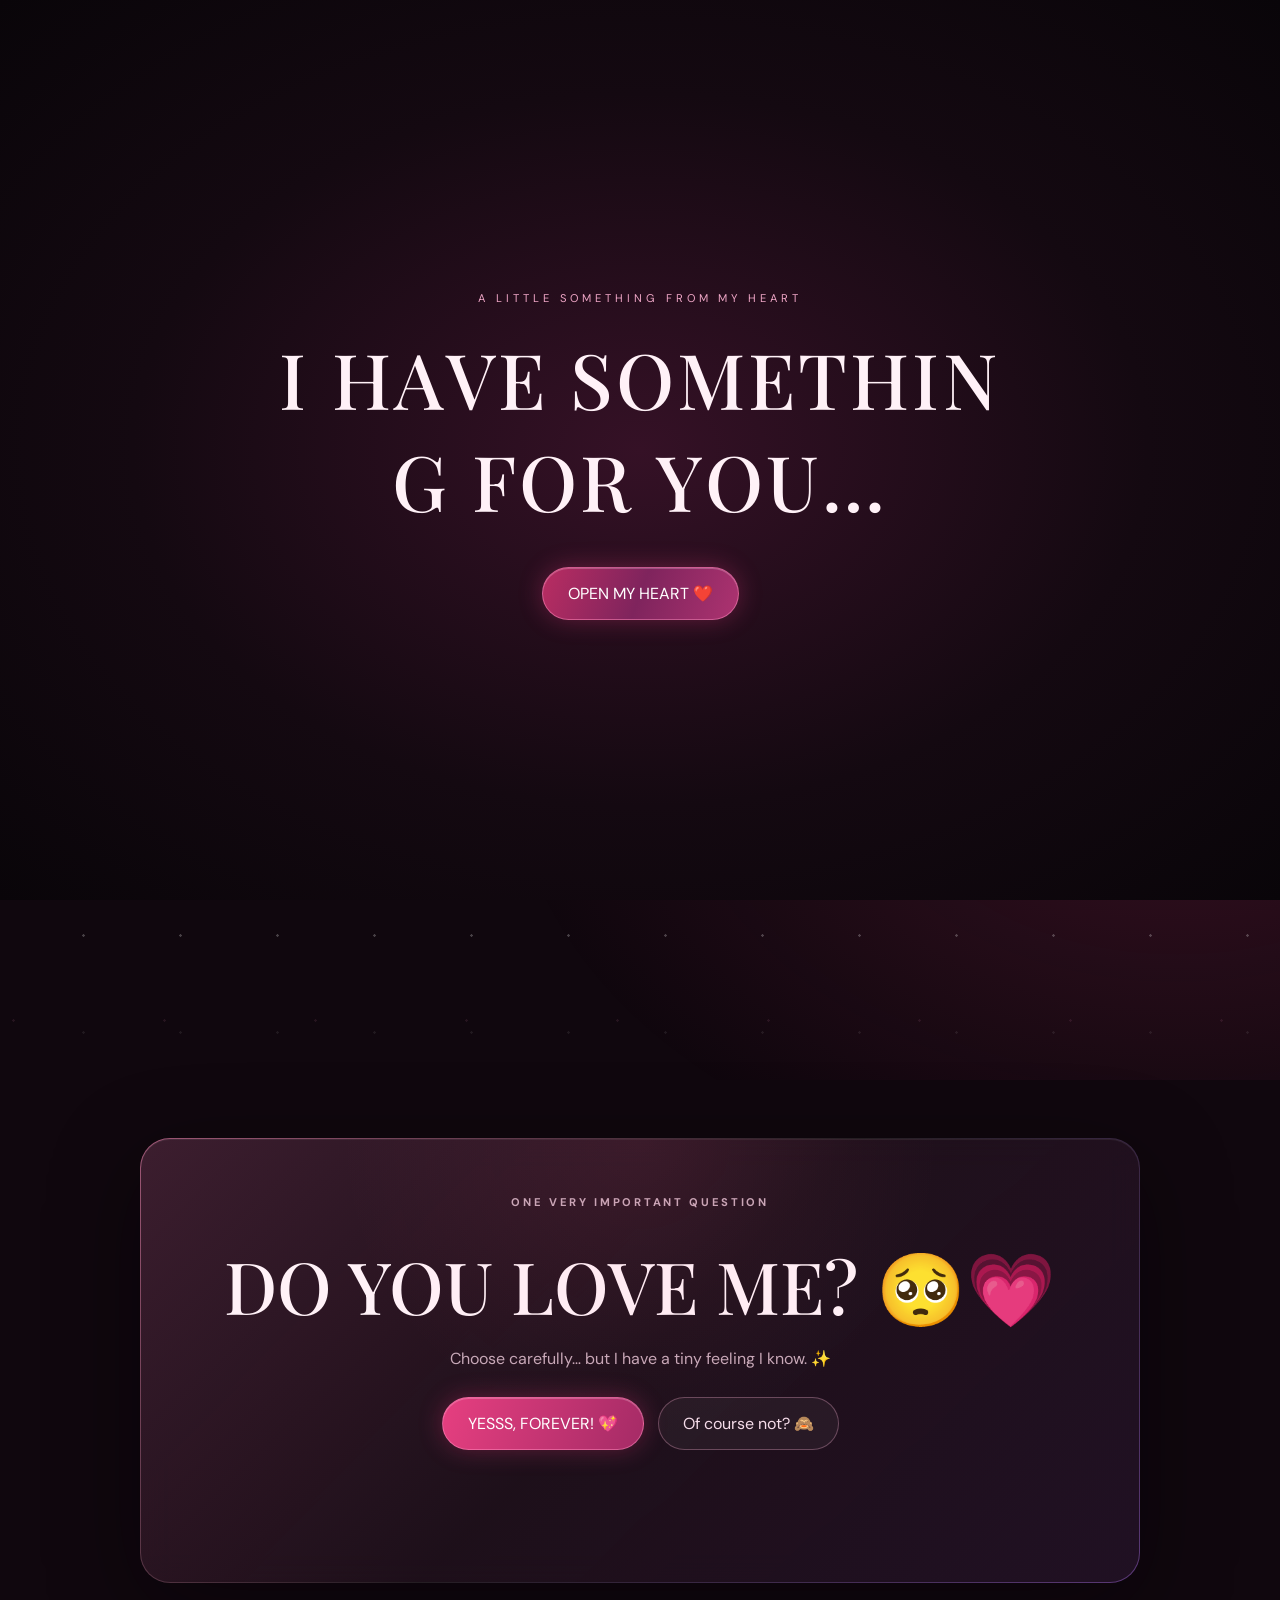
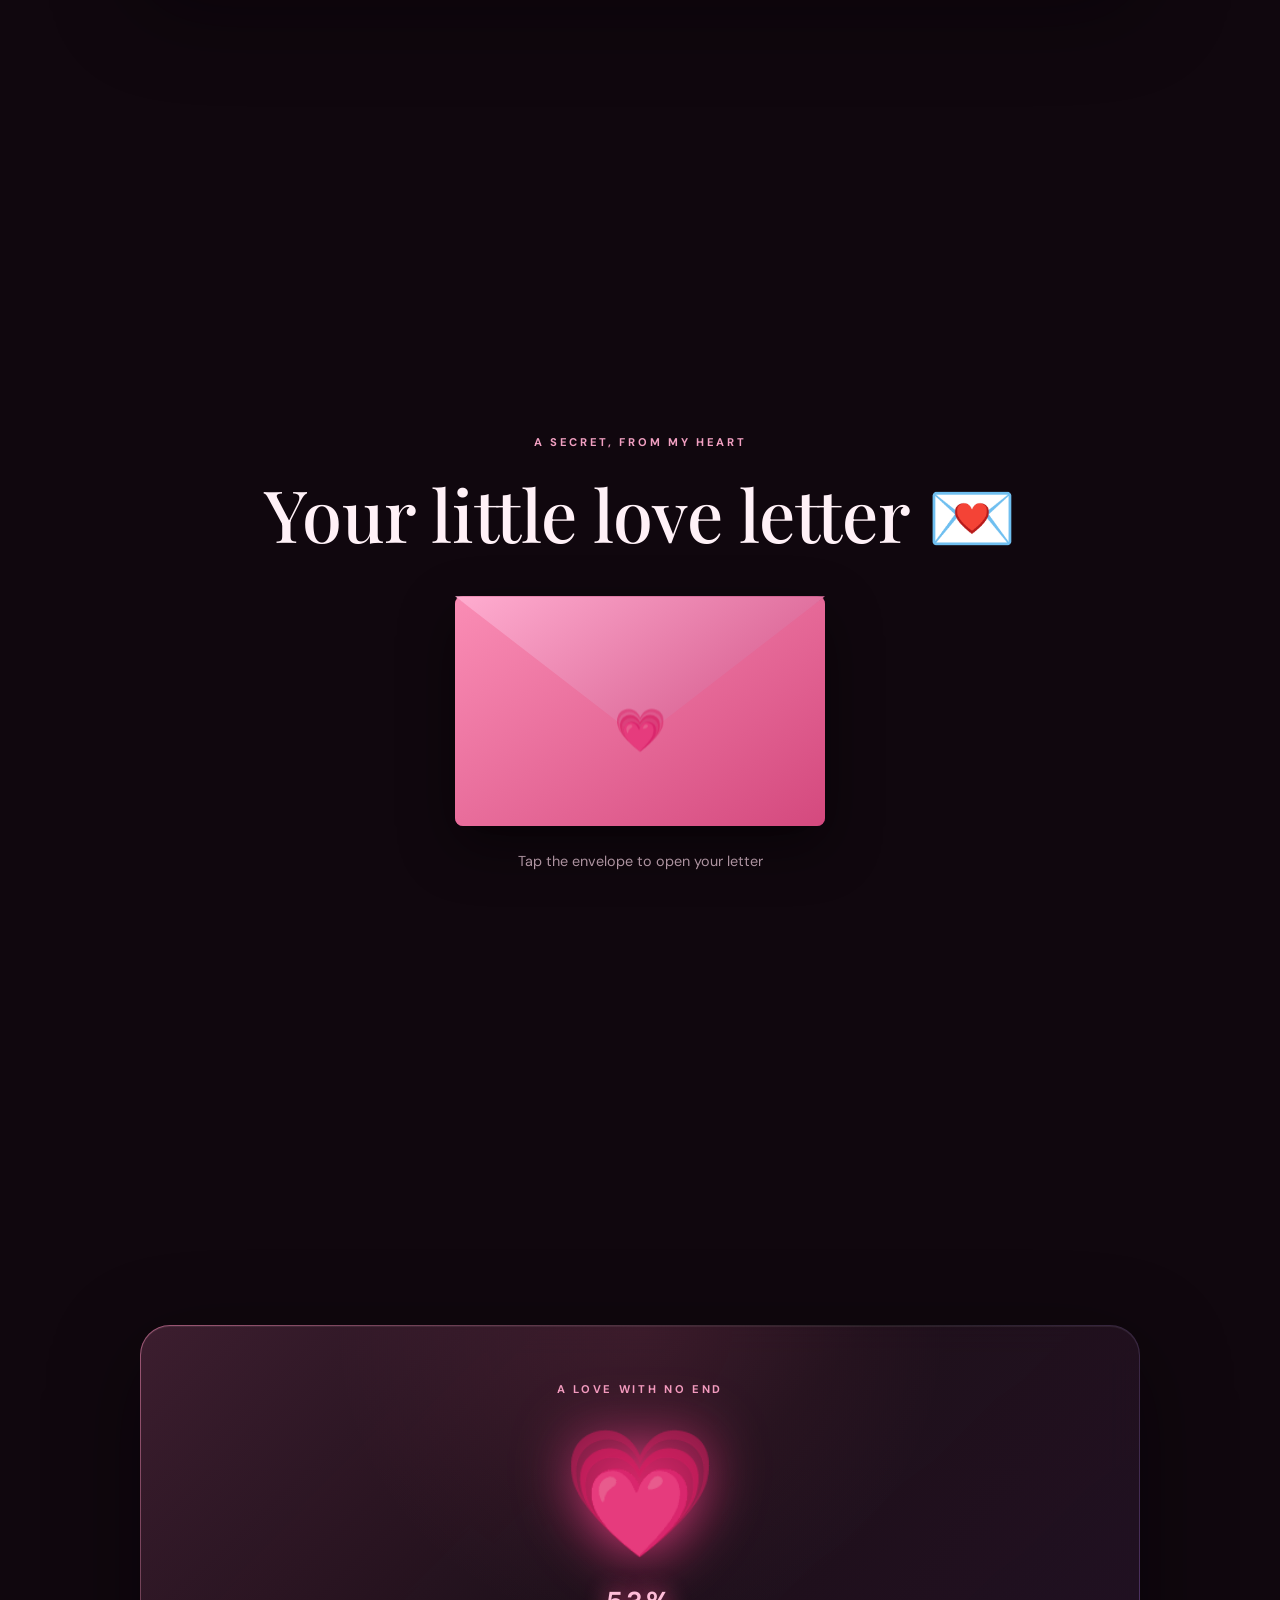
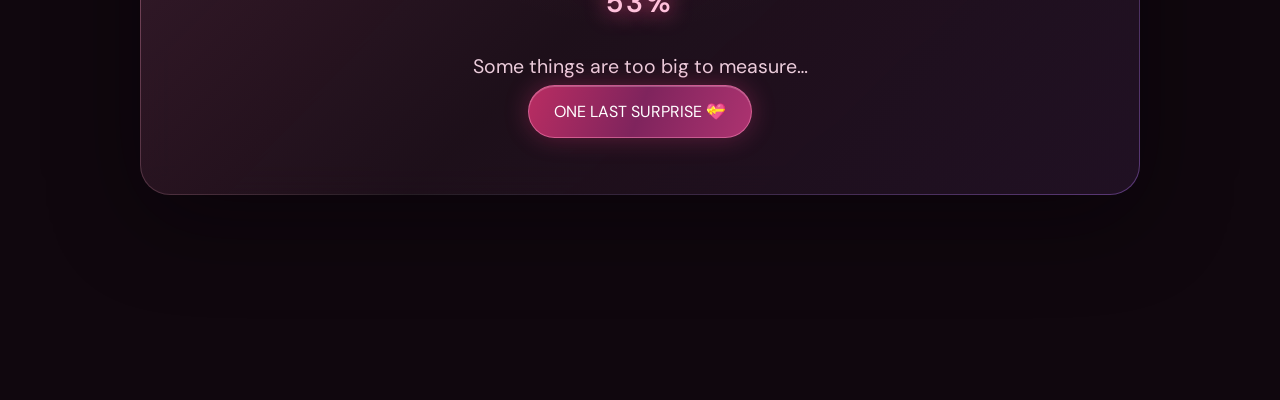
==== commit 69866731: "Add files via upload" ====
--- a/index.html
+++ b/index.html
@@ -1,58 +1,58 @@
-<!doctype html>
-<html lang="en">
-<head>
-  <meta charset="utf-8"><meta name="viewport" content="width=device-width,initial-scale=1"><meta name="theme-color" content="#10070e">
-  <meta name="description" content="A little cinematic love letter, made just for you."><title>I LOVE UUU — A Love Letter</title>
-  <style>
-    @import url('https://fonts.googleapis.com/css2?family=DM+Sans:wght@400;500;600;700&family=Playfair+Display:ital,wght@0,500;0,600;0,700;1,500;1,600&display=swap');
-    :root{color-scheme:dark;--ink:#fff1f7;--muted:#c7a9b8;--pink:#ff5e9d;--hot:#ff387d;--lav:#c6a0ff;--wine:#280e20;--glass:rgba(46,17,37,.6)}
-    *{box-sizing:border-box}html{scroll-behavior:smooth}body{margin:0;min-height:100vh;color:var(--ink);font-family:'DM Sans',sans-serif;background:#10070e;overflow-x:hidden}button{font:inherit}button:focus-visible,a:focus-visible{outline:2px solid #ffaad0;outline-offset:4px}
-    body::before,body::after{content:"";position:fixed;z-index:-2;inset:-20%;pointer-events:none;background:radial-gradient(ellipse at 20% 30%,#6e194455,transparent 35%),radial-gradient(ellipse at 80% 75%,#a12c5840,transparent 33%),radial-gradient(ellipse at 55% 10%,#50174d4d,transparent 40%);animation:aurora 22s ease-in-out infinite alternate}body::after{z-index:-1;opacity:.3;background-image:radial-gradient(#fff 1px,transparent 1.5px),radial-gradient(#ff9acb 1px,transparent 1.5px);background-size:97px 97px,151px 151px;background-position:0 0,43px 68px;mask-image:linear-gradient(transparent,#000 15%,#000 85%,transparent)}
-    .ambient{position:fixed;inset:0;overflow:hidden;pointer-events:none;z-index:0}.orb{position:absolute;border-radius:50%;filter:blur(70px);opacity:.13;background:#ff4e91;animation:drift 18s ease-in-out infinite alternate}.orb.a{width:38vw;height:38vw;left:-10vw;top:30vh}.orb.b{width:35vw;height:35vw;right:-9vw;top:110vh;background:#a764ff;animation-delay:-7s}.orb.c{width:40vw;height:40vw;left:30vw;top:220vh;background:#ff3e77;animation-delay:-4s}
-    #cursorGlow{position:fixed;z-index:20;width:220px;height:220px;left:0;top:0;border-radius:50%;pointer-events:none;background:radial-gradient(circle,#ff6ca21b,transparent 68%);transform:translate(-50%,-50%);mix-blend-mode:screen}
-    .music{position:fixed;z-index:30;top:18px;right:18px;border:1px solid #ffc6df42;border-radius:999px;padding:10px 15px;color:#ffe7f1;background:#24101dcc;backdrop-filter:blur(15px);cursor:pointer;transition:.2s}.music:hover{border-color:#ff85b4;transform:translateY(-2px)}
-    .intro{position:fixed;z-index:50;inset:0;display:grid;place-items:center;text-align:center;padding:25px;background:radial-gradient(ellipse at center,#351126 0%,#140911 56%,#090509 100%);transition:opacity .9s,visibility .9s}.intro.gone{opacity:0;visibility:hidden;pointer-events:none}.intro-inner{max-width:760px}.intro-kicker{color:#efa6c6;font-size:.7rem;text-transform:uppercase;letter-spacing:.35em}.intro h2{margin:22px 0 36px;font-family:'Playfair Display',serif;font-size:clamp(2rem,7vw,4.8rem);font-weight:500;letter-spacing:.04em}.intro h2 span{display:inline-block;opacity:0;filter:blur(12px);transform:translateY(12px);animation:letterIn .8s forwards;animation-delay:calc(var(--i)*.055s + .5s)}
-    .pill{position:relative;isolation:isolate;border:1px solid #ff8bbd80;border-radius:999px;padding:15px 25px;color:white;background:linear-gradient(110deg,#b92d62,#7f245d 50%,#ad3370);box-shadow:0 0 25px #f33f854d,inset 0 1px #ffffff38;cursor:pointer;transition:transform .22s,box-shadow .22s}.pill:hover{transform:translateY(-3px) scale(1.025);box-shadow:0 0 38px #ff52956b,inset 0 1px #ffffff55}.pill:active{transform:scale(.98)}.intro .pill{animation:pulseGlow 2.8s infinite 1.6s}
-    main{position:relative;z-index:1}.section{position:relative;min-height:100svh;display:grid;place-items:center;padding:110px 24px 90px;isolation:isolate}.wrap{width:min(100%,1000px);margin:auto;text-align:center}.eyebrow{margin:0 0 16px;color:#f2a0c2;text-transform:uppercase;letter-spacing:.24em;font-size:.7rem;font-weight:700}.hero{min-height:100svh;padding-top:85px}.hero h1{margin:0;font-family:'Playfair Display',Georgia,serif;font-size:clamp(4rem,13vw,10.3rem);font-weight:600;letter-spacing:-.06em;line-height:.92;background:linear-gradient(110deg,#fff4fb 15%,#ff6ea8 42%,#ffd0e5 57%,#bd8aff 75%,#fff4fb 90%);background-size:230% auto;color:transparent;background-clip:text;-webkit-background-clip:text;animation:shimmer 8s linear infinite;filter:drop-shadow(0 0 36px #ff4c8938)}.hero h1 .love{display:block;font-size:.56em;letter-spacing:.02em;margin-top:12px}.hero-copy{color:#ebccdb;font-size:clamp(1rem,2vw,1.22rem);margin:25px auto 0;line-height:1.8}.hero-copy em{color:#ffb1ce;font-style:normal}.heart-stage{height:245px;display:grid;place-items:center;position:relative;margin:0 auto;width:min(100%,460px);perspective:700px}.big-heart{position:relative;font-size:clamp(95px,19vw,150px);line-height:1;filter:drop-shadow(0 0 22px #ff4287aa) drop-shadow(0 0 55px #d9207777);animation:heartBeat 1.7s ease-in-out infinite;transform-style:preserve-3d}.big-heart::after{content:"";position:absolute;inset:10%;background:#ff538c55;filter:blur(35px);z-index:-1;animation:heartGlow 1.7s infinite}.orbit{position:absolute;width:220px;height:220px;border:1px solid #ff9bc32c;border-radius:50%;animation:orbit 15s linear infinite}.orbit.two{width:300px;height:170px;transform:rotateX(64deg);animation-duration:20s;animation-direction:reverse}.orbit i{position:absolute;top:3px;left:50%;font-style:normal;font-size:20px;filter:drop-shadow(0 0 9px #ff6fa7)}.scroll-cue{position:absolute;bottom:32px;left:50%;transform:translateX(-50%);color:#d9b6c8;text-decoration:none;font-size:.74rem;letter-spacing:.12em;text-transform:uppercase}.scroll-cue span{display:block;margin-top:10px;color:#ff8eb8;font-size:1.3rem;animation:nudge 1.3s infinite}
-    .glass{position:relative;padding:clamp(30px,6vw,56px);border:1px solid transparent;border-radius:30px;background:linear-gradient(145deg,#24101dcc,#160a14d9) padding-box,linear-gradient(135deg,#ff8dbc99,#ffffff17,#bb78ff70) border-box;box-shadow:0 24px 90px #05020773,inset 0 1px #fff1;backdrop-filter:blur(16px);transform-style:preserve-3d;transition:transform .2s}.glass::before{content:"";position:absolute;inset:0;border-radius:inherit;background:radial-gradient(circle at var(--mx,50%) var(--my,0%),#ff669418,transparent 45%);pointer-events:none}.question h2,.letter-title,.surprise h2{margin:0 0 15px;font-family:'Playfair Display',serif;font-size:clamp(2.2rem,6vw,4.5rem);font-weight:500}.question p{color:var(--muted);margin:0 0 28px}.answers{display:flex;justify-content:center;flex-wrap:wrap;gap:14px}.yes{background:linear-gradient(110deg,#e63f80,#a52b66)}.no{border:1px solid #efabca55;border-radius:999px;padding:14px 24px;color:#f6ddea;background:#ffffff0b;cursor:pointer;transition:transform .2s}.answer-result{min-height:76px;padding-top:20px;color:#ffc0d9;font-family:'Playfair Display',serif;font-size:clamp(1.15rem,3vw,1.8rem);line-height:1.45}
-    .envelope-wrap{perspective:900px;margin:35px auto 26px;width:min(370px,82vw);height:230px;cursor:pointer}.envelope{position:relative;width:100%;height:100%;transform-style:preserve-3d;transition:transform .8s cubic-bezier(.2,.8,.2,1)}.envelope.open{transform:rotateX(8deg)}.env-back{position:absolute;inset:0;border-radius:8px;background:linear-gradient(145deg,#b93669,#71204d);box-shadow:0 20px 55px #0007}.env-front{position:absolute;inset:0;background:linear-gradient(145deg,#fa8db5,#d4497e);clip-path:polygon(0 0,50% 56%,100% 0,100% 100%,0 100%);z-index:3;border-radius:8px}.env-flap{position:absolute;inset:0;background:linear-gradient(145deg,#ffadd0,#c63d75);clip-path:polygon(0 0,100% 0,50% 62%);transform-origin:top;transition:transform .65s .08s;z-index:4;filter:drop-shadow(0 4px 5px #4d10263b)}.seal{position:absolute;z-index:5;left:50%;top:58%;transform:translate(-50%,-50%);font-size:42px;transition:opacity .3s}.letter-paper{position:absolute;z-index:2;left:7%;right:7%;bottom:7%;height:83%;overflow:auto;border-radius:5px;padding:20px 18px 17px;color:#54283f;background:linear-gradient(#fffaf6,#fdeaf1);text-align:left;font-family:'Playfair Display',serif;line-height:1.55;transition:transform .8s .25s,height .8s .25s;box-shadow:0 4px 22px #3b122831}.letter-paper p{margin:0 0 11px;font-size:clamp(.77rem,2.3vw,.91rem)}.letter-paper .sign{color:#b33f70;font-size:1.06rem;font-style:italic}.envelope.open .env-flap{transform:rotateX(180deg);z-index:1}.envelope.open .seal{opacity:0}.envelope.open .letter-paper{height:166%;transform:translateY(-34%);transition-delay:.35s}.envelope-hint{color:var(--muted);font-size:.9rem}.replay{border:0;background:none;color:#ff9bc2;text-decoration:underline;cursor:pointer;padding:12px}.reveal-line{opacity:0;transform:translateY(6px);transition:opacity .55s,transform .55s}.envelope.open .reveal-line{opacity:1;transform:none}.envelope.open .reveal-line:nth-child(1){transition-delay:1s}.envelope.open .reveal-line:nth-child(2){transition-delay:1.35s}.envelope.open .reveal-line:nth-child(3){transition-delay:1.7s}.envelope.open .reveal-line:nth-child(4){transition-delay:2.05s}
-    .surprise{overflow:hidden}.surprise-heart{font-size:clamp(75px,14vw,125px);display:inline-block;filter:drop-shadow(0 0 30px #ff438d);animation:heartBeat 1.7s infinite}.counter{margin:8px 0 28px;color:#ffc3dd;font-size:clamp(1.25rem,3vw,1.8rem);letter-spacing:.11em;font-weight:600;text-shadow:0 0 22px #fa5592}.final-message{position:fixed;z-index:40;inset:0;display:grid;place-items:center;padding:28px;text-align:center;opacity:0;visibility:hidden;background:radial-gradient(ellipse at center,#ac3b8f 0%,#53194b 45%,#110914 100%);transition:opacity .8s,visibility .8s}.final-message.show{opacity:1;visibility:visible}.final-message h2{max-width:900px;font-family:'Playfair Display',serif;font-size:clamp(2rem,7vw,5.4rem);line-height:1.18;text-shadow:0 0 35px #ffabd8}.final-message button{margin-top:24px}
-    .float{position:fixed;z-index:3;bottom:-35px;pointer-events:none;animation:floatUp var(--dur) linear forwards;filter:drop-shadow(0 0 7px #ff73a65c)}.click-heart{position:fixed;z-index:35;pointer-events:none;animation:clickPop .9s ease-out forwards}.particle{position:fixed;z-index:25;pointer-events:none;width:5px;height:5px;border-radius:50%;background:#ff97c2;box-shadow:0 0 12px #ff4792;animation:particleFade .7s forwards}
-    .reveal{opacity:0;transform:translateY(24px);transition:opacity .8s,transform .8s}.reveal.visible{opacity:1;transform:none}
-    @keyframes aurora{to{transform:translate3d(5%,3%,0) scale(1.12)}}@keyframes drift{to{transform:translate(11vw,-8vh) scale(1.1)}}@keyframes letterIn{to{opacity:1;filter:blur(0);transform:none}}@keyframes pulseGlow{50%{box-shadow:0 0 44px #f33f8580,inset 0 1px #fff8}}@keyframes shimmer{to{background-position:230% center}}@keyframes heartBeat{0%,100%{transform:scale(1) rotateY(-7deg)}14%{transform:scale(1.12) rotateY(7deg)}28%{transform:scale(1) rotateY(-5deg)}42%{transform:scale(1.08) rotateY(5deg)}56%{transform:scale(1)}}@keyframes heartGlow{50%{opacity:.55;transform:scale(1.5)}}@keyframes orbit{to{transform:rotate(360deg)}}@keyframes nudge{50%{transform:translateY(7px)}}@keyframes floatUp{to{transform:translateY(-115vh) translateX(var(--sway)) rotate(55deg);opacity:0}}@keyframes clickPop{to{transform:translate(var(--dx),var(--dy)) scale(.2) rotate(35deg);opacity:0}}@keyframes particleFade{to{transform:translate(var(--px),var(--py));opacity:0}}
-    @media(max-width:600px){.section{padding:96px 17px 75px}.hero{padding-top:75px}.heart-stage{height:210px}.orbit{width:175px;height:175px}.orbit.two{width:235px;height:142px}.music{top:10px;right:10px;padding:9px 12px;font-size:.82rem}.glass{border-radius:24px}.envelope-wrap{height:210px}.letter-paper{padding:14px 13px}.letter-paper p{font-size:.76rem}.envelope.open .letter-paper{height:178%;transform:translateY(-38%)}}
-    @media(hover:none){#cursorGlow{display:none}}@media(prefers-reduced-motion:reduce){*,*::before,*::after{scroll-behavior:auto!important;animation-duration:.01ms!important;animation-iteration-count:1!important;transition-duration:.01ms!important}.reveal{opacity:1;transform:none}}
-  </style>
-</head>
-<body>
-  <div class="ambient" aria-hidden="true"><i class="orb a"></i><i class="orb b"></i><i class="orb c"></i></div><div id="cursorGlow" aria-hidden="true"></div>
-  <button class="music" id="music" type="button" aria-pressed="false">♫ <span>Play love song</span></button>
-  <div class="intro" id="intro"><div class="intro-inner"><p class="intro-kicker">A little something from my heart</p><h2 id="introText" aria-label="I have something for you…"></h2><button class="pill" id="openHeart" type="button">OPEN MY HEART ❤️</button></div></div>
-  <main>
-    <section class="section hero" id="home"><div class="wrap"><p class="eyebrow">A little love letter, just for you</p><h1>I LOVE UUU<span class="love">💖</span></h1><div class="heart-stage" aria-hidden="true"><div class="orbit"><i>♥</i></div><div class="orbit two"><i>♡</i></div><div class="big-heart">❤️‍🔥</div></div><p class="hero-copy">You make my world more beautiful.<br><em>Every single day. ♡</em></p></div><a class="scroll-cue" href="#question">Our little story<span>⌄</span></a></section>
-    <section class="section" id="question"><div class="wrap reveal"><div class="glass question" data-tilt><p class="eyebrow">One very important question</p><h2>DO YOU LOVE ME? 🥺💗</h2><p>Choose carefully… but I have a tiny feeling I know. ✨</p><div class="answers"><button class="pill yes" id="yes" type="button">YESSS, FOREVER! 💖</button><button class="no" id="no" type="button">Of course not? 🙈</button></div><div class="answer-result" id="answerResult" aria-live="polite"></div></div></div></section>
-    <section class="section" id="letter"><div class="wrap reveal"><p class="eyebrow">A secret, from my heart</p><h2 class="letter-title">Your little love letter 💌</h2><div class="envelope-wrap" id="envelopeWrap" role="button" tabindex="0" aria-label="Open your love letter"><div class="envelope" id="envelope"><div class="env-back"></div><article class="letter-paper" aria-label="Love letter"><p class="reveal-line">Hey, my favorite person… ❤️</p><p class="reveal-line">I don’t know how to explain it, but you make everything feel different in the best possible way.</p><p class="reveal-line">Your smile makes my day brighter. Your presence makes everything feel better. And if I could choose one person to spend a thousand lifetimes with…</p><p class="reveal-line">I would choose <b>YOU</b>. Every single time. 💗<br>I LOVE UUU SOOOOO MUCHHH. ♡</p><p class="reveal-line sign">Yours, forever. 💋</p></article><div class="env-flap"></div><div class="env-front"></div><span class="seal">💗</span></div></div><p class="envelope-hint" id="letterHint">Tap the envelope to open your letter</p><button class="replay" id="replay" type="button" hidden>Read it again ↻</button></div></section>
-    <section class="section" id="surprise"><div class="wrap reveal"><div class="glass surprise" data-tilt><p class="eyebrow">A love with no end</p><div class="surprise-heart" aria-hidden="true">💗</div><p class="counter" id="counter">0%</p><p class="hero-copy">Some things are too big to measure…</p><button class="pill" id="lastSurprise" type="button">ONE LAST SURPRISE 💝</button></div></div></section>
-  </main>
-  <div class="final-message" id="finalMessage" role="dialog" aria-modal="true" aria-hidden="true"><div><p class="eyebrow">Always and forever</p><h2>NO MATTER WHERE LIFE TAKES US…<br>YOU WILL ALWAYS HAVE A SPECIAL PLACE IN MY HEART. ❤️‍🔥</h2><button class="pill" id="closeFinal" type="button">Keep this close 💗</button></div></div>
-  <script>
-    const intro=document.querySelector('#intro'), introText=document.querySelector('#introText');
-    const introWords='I HAVE SOMETHING FOR YOU…';[...introWords].forEach((char,i)=>{const s=document.createElement('span');s.textContent=char===' '?'\u00a0':char;s.style.setProperty('--i',i);introText.append(s)});
-    document.querySelector('#openHeart').addEventListener('click',()=>{heartBurst(innerWidth/2,innerHeight/2,42);intro.classList.add('gone');setTimeout(()=>document.querySelector('#home').scrollIntoView({behavior:'smooth'}),120)});
-    const cursor=document.querySelector('#cursorGlow');let pointerX=-300,pointerY=-300,lastParticle=0;
-    window.addEventListener('pointermove',e=>{pointerX=e.clientX;pointerY=e.clientY;cursor.style.left=pointerX+'px';cursor.style.top=pointerY+'px';if(e.pointerType==='mouse'&&performance.now()-lastParticle>55){lastParticle=performance.now();const p=document.createElement('i');p.className='particle';p.style.left=pointerX+'px';p.style.top=pointerY+'px';p.style.setProperty('--px',`${(Math.random()-.5)*42}px`);p.style.setProperty('--py',`${(Math.random()-.5)*42}px`);document.body.append(p);setTimeout(()=>p.remove(),750)}},{passive:true});
-    document.addEventListener('pointerdown',e=>{if(e.target.closest('button,.envelope-wrap,a'))return;const h=document.createElement('span');h.className='click-heart';h.textContent=Math.random()>.3?'♥':'♡';h.style.left=e.clientX+'px';h.style.top=e.clientY+'px';h.style.color=Math.random()>.5?'#ff6da5':'#d99cff';h.style.fontSize=(16+Math.random()*18)+'px';h.style.setProperty('--dx',`${(Math.random()-.5)*90}px`);h.style.setProperty('--dy',`${-40-Math.random()*90}px`);document.body.append(h);setTimeout(()=>h.remove(),950)});
-    function heartBurst(x,y,count=22){for(let i=0;i<count;i++){const h=document.createElement('span'),a=Math.random()*Math.PI*2,d=45+Math.random()*170;h.className='click-heart';h.textContent=Math.random()>.25?'♥':'✨';h.style.left=x+'px';h.style.top=y+'px';h.style.color=['#ff66a2','#ffb7d3','#d5a3ff','#fff0f6'][i%4];h.style.fontSize=(9+Math.random()*18)+'px';h.style.setProperty('--dx',Math.cos(a)*d+'px');h.style.setProperty('--dy',Math.sin(a)*d+'px');document.body.append(h);setTimeout(()=>h.remove(),1000)}}
-    setInterval(()=>{if(document.hidden)return;const f=document.createElement('span');f.className='float';f.textContent=Math.random()>.28?'♥':'✧';f.style.left=Math.random()*100+'vw';f.style.color=['#ff78ad','#f9bbd4','#d59aff'][Math.floor(Math.random()*3)];f.style.fontSize=12+Math.random()*20+'px';f.style.setProperty('--dur',8+Math.random()*8+'s');f.style.setProperty('--sway',(Math.random()-.5)*130+'px');document.body.append(f);setTimeout(()=>f.remove(),17000)},580);
-    const reveals=document.querySelectorAll('.reveal');const observer=new IntersectionObserver(entries=>entries.forEach(e=>{if(e.isIntersecting){e.target.classList.add('visible');if(e.target.querySelector('#counter'))countToInfinity();observer.unobserve(e.target)}}),{threshold:.18});reveals.forEach(el=>observer.observe(el));
-    document.querySelectorAll('[data-tilt]').forEach(card=>{card.addEventListener('pointermove',e=>{if(e.pointerType!=='mouse')return;const r=card.getBoundingClientRect(),x=(e.clientX-r.left)/r.width,y=(e.clientY-r.top)/r.height;card.style.setProperty('--mx',x*100+'%');card.style.setProperty('--my',y*100+'%');card.style.transform=`perspective(1000px) rotateX(${(0.5-y)*3}deg) rotateY(${(x-.5)*3}deg)`});card.addEventListener('pointerleave',()=>card.style.transform='')});
-    const result=document.querySelector('#answerResult'),no=document.querySelector('#no');let dodges=0;no.addEventListener('pointerenter',e=>{if(e.pointerType==='touch'||innerWidth<700||dodges>2)return;dodges++;const r=no.getBoundingClientRect();no.style.transform=`translate(${(Math.random()-.5)*Math.min(140,innerWidth-r.width-30)}px,${(Math.random()-.5)*70}px)`});no.addEventListener('click',()=>{result.textContent='Hmm, I think you meant “YESSS, FOREVER!” 😘';no.style.transform='';});
-    document.querySelector('#yes').addEventListener('click',e=>{result.textContent='YAAAAAY! YOU’RE MY FAVORITE PERSON IN THE WHOLE UNIVERSE! 💕';document.body.animate([{filter:'brightness(1)'},{filter:'brightness(1.65)'},{filter:'brightness(1)'}],{duration:1000});heartBurst(innerWidth/2,innerHeight/2,150);playChime()});
-    const envelope=document.querySelector('#envelope'),wrap=document.querySelector('#envelopeWrap'),replay=document.querySelector('#replay');function toggleLetter(){const open=envelope.classList.toggle('open');document.querySelector('#letterHint').textContent=open?'A little piece of my heart, just for you':'Tap the envelope to open your letter';replay.hidden=!open;if(open)playChime()}wrap.addEventListener('click',toggleLetter);wrap.addEventListener('keydown',e=>{if(e.key==='Enter'||e.key===' '){e.preventDefault();toggleLetter()}});replay.addEventListener('click',()=>{envelope.classList.remove('open');replay.hidden=true;document.querySelector('#letterHint').textContent='Tap the envelope to open your letter';setTimeout(toggleLetter,180)});
-    let counterStarted=false;function countToInfinity(){if(counterStarted)return;counterStarted=true;const el=document.querySelector('#counter'),start=performance.now(),duration=1800;function tick(now){const p=Math.min(1,(now-start)/duration);el.textContent=Math.floor(100*(1-Math.pow(1-p,3)))+'%';if(p<1)requestAnimationFrame(tick);else setTimeout(()=>el.textContent='INFINITE LOVE ♾️',350)}requestAnimationFrame(tick)}
-    const final=document.querySelector('#finalMessage');document.querySelector('#lastSurprise').addEventListener('click',()=>{final.classList.add('show');final.setAttribute('aria-hidden','false');heartBurst(innerWidth/2,innerHeight/2,220);playChime();document.querySelector('#closeFinal').focus()});document.querySelector('#closeFinal').addEventListener('click',()=>{final.classList.remove('show');final.setAttribute('aria-hidden','true')});final.addEventListener('click',e=>{if(e.target===final)document.querySelector('#closeFinal').click()});document.addEventListener('keydown',e=>{if(e.key==='Escape'&&final.classList.contains('show'))document.querySelector('#closeFinal').click()});
-    // A gentle synthesized melody and chime; audio begins only after a visitor chooses an interaction.
-    let audio=null,musicTimer=null,noteIndex=0;const melody=[523.25,659.25,783.99,659.25,587.33,698.46,880,698.46,523.25,659.25,783.99,1046.5,880,783.99,659.25,587.33];function context(){if(!audio){const C=window.AudioContext||window.webkitAudioContext;if(C)audio=new C()}if(audio?.state==='suspended')audio.resume();return audio}function note(freq,dur=.7,volume=.035){const c=context();if(!c)return;const o=c.createOscillator(),g=c.createGain(),t=c.currentTime;o.type='sine';o.frequency.value=freq;g.gain.setValueAtTime(.0001,t);g.gain.exponentialRampToValueAtTime(volume,t+.06);g.gain.exponentialRampToValueAtTime(.0001,t+dur);o.connect(g);g.connect(c.destination);o.start(t);o.stop(t+dur+.02)}function playChime(){if(!musicTimer)note(783.99,.55,.025)}document.querySelector('#music').addEventListener('click',()=>{const b=document.querySelector('#music'),label=b.querySelector('span');if(musicTimer){clearInterval(musicTimer);musicTimer=null;label.textContent='Play love song';b.setAttribute('aria-pressed','false')}else{context();note(melody[noteIndex++%melody.length]);musicTimer=setInterval(()=>note(melody[noteIndex++%melody.length]),560);label.textContent='Pause love song';b.setAttribute('aria-pressed','true')}});
-  </script>
-</body>
-</html>
+<!doctype html>
+<html lang="en">
+<head>
+  <meta charset="utf-8"><meta name="viewport" content="width=device-width,initial-scale=1"><meta name="theme-color" content="#10070e">
+  <meta name="description" content="A little cinematic love letter, made just for you."><title>I LOVE UUU — A Love Letter</title>
+  <style>
+    @import url('https://fonts.googleapis.com/css2?family=DM+Sans:wght@400;500;600;700&family=Playfair+Display:ital,wght@0,500;0,600;0,700;1,500;1,600&display=swap');
+    :root{color-scheme:dark;--ink:#fff1f7;--muted:#c7a9b8;--pink:#ff5e9d;--hot:#ff387d;--lav:#c6a0ff;--wine:#280e20;--glass:rgba(46,17,37,.6)}
+    *{box-sizing:border-box}html{scroll-behavior:smooth}body{margin:0;min-height:100vh;color:var(--ink);font-family:'DM Sans',sans-serif;background:#10070e;overflow-x:hidden}button{font:inherit}button:focus-visible,a:focus-visible{outline:2px solid #ffaad0;outline-offset:4px}
+    body::before,body::after{content:"";position:fixed;z-index:-2;inset:-20%;pointer-events:none;background:radial-gradient(ellipse at 20% 30%,#6e194455,transparent 35%),radial-gradient(ellipse at 80% 75%,#a12c5840,transparent 33%),radial-gradient(ellipse at 55% 10%,#50174d4d,transparent 40%);animation:aurora 22s ease-in-out infinite alternate}body::after{z-index:-1;opacity:.3;background-image:radial-gradient(#fff 1px,transparent 1.5px),radial-gradient(#ff9acb 1px,transparent 1.5px);background-size:97px 97px,151px 151px;background-position:0 0,43px 68px;mask-image:linear-gradient(transparent,#000 15%,#000 85%,transparent)}
+    .ambient{position:fixed;inset:0;overflow:hidden;pointer-events:none;z-index:0}.orb{position:absolute;border-radius:50%;filter:blur(70px);opacity:.13;background:#ff4e91;animation:drift 18s ease-in-out infinite alternate}.orb.a{width:38vw;height:38vw;left:-10vw;top:30vh}.orb.b{width:35vw;height:35vw;right:-9vw;top:110vh;background:#a764ff;animation-delay:-7s}.orb.c{width:40vw;height:40vw;left:30vw;top:220vh;background:#ff3e77;animation-delay:-4s}
+    #cursorGlow{position:fixed;z-index:20;width:220px;height:220px;left:0;top:0;border-radius:50%;pointer-events:none;background:radial-gradient(circle,#ff6ca21b,transparent 68%);transform:translate(-50%,-50%);mix-blend-mode:screen}
+    .music{position:fixed;z-index:30;top:18px;right:18px;border:1px solid #ffc6df42;border-radius:999px;padding:10px 15px;color:#ffe7f1;background:#24101dcc;backdrop-filter:blur(15px);cursor:pointer;transition:.2s}.music:hover{border-color:#ff85b4;transform:translateY(-2px)}
+    .intro{position:fixed;z-index:50;inset:0;display:grid;place-items:center;text-align:center;padding:25px;background:radial-gradient(ellipse at center,#351126 0%,#140911 56%,#090509 100%);transition:opacity .9s,visibility .9s}.intro.gone{opacity:0;visibility:hidden;pointer-events:none}.intro-inner{max-width:760px}.intro-kicker{color:#efa6c6;font-size:.7rem;text-transform:uppercase;letter-spacing:.35em}.intro h2{margin:22px 0 36px;font-family:'Playfair Display',serif;font-size:clamp(2rem,7vw,4.8rem);font-weight:500;letter-spacing:.04em}.intro h2 span{display:inline-block;opacity:0;filter:blur(12px);transform:translateY(12px);animation:letterIn .8s forwards;animation-delay:calc(var(--i)*.055s + .5s)}
+    .pill{position:relative;isolation:isolate;border:1px solid #ff8bbd80;border-radius:999px;padding:15px 25px;color:white;background:linear-gradient(110deg,#b92d62,#7f245d 50%,#ad3370);box-shadow:0 0 25px #f33f854d,inset 0 1px #ffffff38;cursor:pointer;transition:transform .22s,box-shadow .22s}.pill:hover{transform:translateY(-3px) scale(1.025);box-shadow:0 0 38px #ff52956b,inset 0 1px #ffffff55}.pill:active{transform:scale(.98)}.intro .pill{animation:pulseGlow 2.8s infinite 1.6s}
+    main{position:relative;z-index:1}.section{position:relative;min-height:100svh;display:grid;place-items:center;padding:110px 24px 90px;isolation:isolate}.wrap{width:min(100%,1000px);margin:auto;text-align:center}.eyebrow{margin:0 0 16px;color:#f2a0c2;text-transform:uppercase;letter-spacing:.24em;font-size:.7rem;font-weight:700}.hero{min-height:100svh;padding-top:85px}.hero h1{margin:0;font-family:'Playfair Display',Georgia,serif;font-size:clamp(4rem,13vw,10.3rem);font-weight:600;letter-spacing:-.06em;line-height:.92;background:linear-gradient(110deg,#fff4fb 15%,#ff6ea8 42%,#ffd0e5 57%,#bd8aff 75%,#fff4fb 90%);background-size:230% auto;color:transparent;background-clip:text;-webkit-background-clip:text;animation:shimmer 8s linear infinite;filter:drop-shadow(0 0 36px #ff4c8938)}.hero h1 .love{display:block;font-size:.56em;letter-spacing:.02em;margin-top:12px}.hero-copy{color:#ebccdb;font-size:clamp(1rem,2vw,1.22rem);margin:25px auto 0;line-height:1.8}.hero-copy em{color:#ffb1ce;font-style:normal}.heart-stage{height:245px;display:grid;place-items:center;position:relative;margin:0 auto;width:min(100%,460px);perspective:700px}.big-heart{position:relative;font-size:clamp(95px,19vw,150px);line-height:1;filter:drop-shadow(0 0 22px #ff4287aa) drop-shadow(0 0 55px #d9207777);animation:heartBeat 1.7s ease-in-out infinite;transform-style:preserve-3d}.big-heart::after{content:"";position:absolute;inset:10%;background:#ff538c55;filter:blur(35px);z-index:-1;animation:heartGlow 1.7s infinite}.orbit{position:absolute;width:220px;height:220px;border:1px solid #ff9bc32c;border-radius:50%;animation:orbit 15s linear infinite}.orbit.two{width:300px;height:170px;transform:rotateX(64deg);animation-duration:20s;animation-direction:reverse}.orbit i{position:absolute;top:3px;left:50%;font-style:normal;font-size:20px;filter:drop-shadow(0 0 9px #ff6fa7)}.scroll-cue{position:absolute;bottom:32px;left:50%;transform:translateX(-50%);color:#d9b6c8;text-decoration:none;font-size:.74rem;letter-spacing:.12em;text-transform:uppercase}.scroll-cue span{display:block;margin-top:10px;color:#ff8eb8;font-size:1.3rem;animation:nudge 1.3s infinite}
+    .glass{position:relative;padding:clamp(30px,6vw,56px);border:1px solid transparent;border-radius:30px;background:linear-gradient(145deg,#24101dcc,#160a14d9) padding-box,linear-gradient(135deg,#ff8dbc99,#ffffff17,#bb78ff70) border-box;box-shadow:0 24px 90px #05020773,inset 0 1px #fff1;backdrop-filter:blur(16px);transform-style:preserve-3d;transition:transform .2s}.glass::before{content:"";position:absolute;inset:0;border-radius:inherit;background:radial-gradient(circle at var(--mx,50%) var(--my,0%),#ff669418,transparent 45%);pointer-events:none}.question h2,.letter-title,.surprise h2{margin:0 0 15px;font-family:'Playfair Display',serif;font-size:clamp(2.2rem,6vw,4.5rem);font-weight:500}.question p{color:var(--muted);margin:0 0 28px}.answers{display:flex;justify-content:center;flex-wrap:wrap;gap:14px}.yes{background:linear-gradient(110deg,#e63f80,#a52b66)}.no{border:1px solid #efabca55;border-radius:999px;padding:14px 24px;color:#f6ddea;background:#ffffff0b;cursor:pointer;transition:transform .2s}.answer-result{min-height:76px;padding-top:20px;color:#ffc0d9;font-family:'Playfair Display',serif;font-size:clamp(1.15rem,3vw,1.8rem);line-height:1.45}
+    .envelope-wrap{perspective:900px;margin:35px auto 26px;width:min(370px,82vw);height:230px;cursor:pointer}.envelope{position:relative;width:100%;height:100%;transform-style:preserve-3d;transition:transform .8s cubic-bezier(.2,.8,.2,1)}.envelope.open{transform:rotateX(8deg)}.env-back{position:absolute;inset:0;border-radius:8px;background:linear-gradient(145deg,#b93669,#71204d);box-shadow:0 20px 55px #0007}.env-front{position:absolute;inset:0;background:linear-gradient(145deg,#fa8db5,#d4497e);clip-path:polygon(0 0,50% 56%,100% 0,100% 100%,0 100%);z-index:3;border-radius:8px}.env-flap{position:absolute;inset:0;background:linear-gradient(145deg,#ffadd0,#c63d75);clip-path:polygon(0 0,100% 0,50% 62%);transform-origin:top;transition:transform .65s .08s;z-index:4;filter:drop-shadow(0 4px 5px #4d10263b)}.seal{position:absolute;z-index:5;left:50%;top:58%;transform:translate(-50%,-50%);font-size:42px;transition:opacity .3s}.letter-paper{position:absolute;z-index:2;left:7%;right:7%;bottom:7%;height:83%;overflow:auto;border-radius:5px;padding:20px 18px 17px;color:#54283f;background:linear-gradient(#fffaf6,#fdeaf1);text-align:left;font-family:'Playfair Display',serif;line-height:1.55;transition:transform .8s .25s,height .8s .25s;box-shadow:0 4px 22px #3b122831}.letter-paper p{margin:0 0 11px;font-size:clamp(.77rem,2.3vw,.91rem)}.letter-paper .sign{color:#b33f70;font-size:1.06rem;font-style:italic}.envelope.open .env-flap{transform:rotateX(180deg);z-index:1}.envelope.open .seal{opacity:0}.envelope.open .letter-paper{height:166%;transform:translateY(-34%);transition-delay:.35s}.envelope-hint{color:var(--muted);font-size:.9rem}.replay{border:0;background:none;color:#ff9bc2;text-decoration:underline;cursor:pointer;padding:12px}.reveal-line{opacity:0;transform:translateY(6px);transition:opacity .55s,transform .55s}.envelope.open .reveal-line{opacity:1;transform:none}.envelope.open .reveal-line:nth-child(1){transition-delay:1s}.envelope.open .reveal-line:nth-child(2){transition-delay:1.35s}.envelope.open .reveal-line:nth-child(3){transition-delay:1.7s}.envelope.open .reveal-line:nth-child(4){transition-delay:2.05s}
+    .surprise{overflow:hidden}.surprise-heart{font-size:clamp(75px,14vw,125px);display:inline-block;filter:drop-shadow(0 0 30px #ff438d);animation:heartBeat 1.7s infinite}.counter{margin:8px 0 28px;color:#ffc3dd;font-size:clamp(1.25rem,3vw,1.8rem);letter-spacing:.11em;font-weight:600;text-shadow:0 0 22px #fa5592}.final-message{position:fixed;z-index:40;inset:0;display:grid;place-items:center;padding:28px;text-align:center;opacity:0;visibility:hidden;background:radial-gradient(ellipse at center,#ac3b8f 0%,#53194b 45%,#110914 100%);transition:opacity .8s,visibility .8s}.final-message.show{opacity:1;visibility:visible}.final-message h2{max-width:900px;font-family:'Playfair Display',serif;font-size:clamp(2rem,7vw,5.4rem);line-height:1.18;text-shadow:0 0 35px #ffabd8}.final-message button{margin-top:24px}
+    .float{position:fixed;z-index:3;bottom:-35px;pointer-events:none;animation:floatUp var(--dur) linear forwards;filter:drop-shadow(0 0 7px #ff73a65c)}.click-heart{position:fixed;z-index:35;pointer-events:none;animation:clickPop .9s ease-out forwards}.particle{position:fixed;z-index:25;pointer-events:none;width:5px;height:5px;border-radius:50%;background:#ff97c2;box-shadow:0 0 12px #ff4792;animation:particleFade .7s forwards}
+    .reveal{opacity:0;transform:translateY(24px);transition:opacity .8s,transform .8s}.reveal.visible{opacity:1;transform:none}
+    @keyframes aurora{to{transform:translate3d(5%,3%,0) scale(1.12)}}@keyframes drift{to{transform:translate(11vw,-8vh) scale(1.1)}}@keyframes letterIn{to{opacity:1;filter:blur(0);transform:none}}@keyframes pulseGlow{50%{box-shadow:0 0 44px #f33f8580,inset 0 1px #fff8}}@keyframes shimmer{to{background-position:230% center}}@keyframes heartBeat{0%,100%{transform:scale(1) rotateY(-7deg)}14%{transform:scale(1.12) rotateY(7deg)}28%{transform:scale(1) rotateY(-5deg)}42%{transform:scale(1.08) rotateY(5deg)}56%{transform:scale(1)}}@keyframes heartGlow{50%{opacity:.55;transform:scale(1.5)}}@keyframes orbit{to{transform:rotate(360deg)}}@keyframes nudge{50%{transform:translateY(7px)}}@keyframes floatUp{to{transform:translateY(-115vh) translateX(var(--sway)) rotate(55deg);opacity:0}}@keyframes clickPop{to{transform:translate(var(--dx),var(--dy)) scale(.2) rotate(35deg);opacity:0}}@keyframes particleFade{to{transform:translate(var(--px),var(--py));opacity:0}}
+    @media(max-width:600px){.section{padding:96px 17px 75px}.hero{padding-top:75px}.heart-stage{height:210px}.orbit{width:175px;height:175px}.orbit.two{width:235px;height:142px}.music{top:10px;right:10px;padding:9px 12px;font-size:.82rem}.glass{border-radius:24px}.envelope-wrap{height:210px}.letter-paper{padding:14px 13px}.letter-paper p{font-size:.76rem}.envelope.open .letter-paper{height:178%;transform:translateY(-38%)}}
+    @media(hover:none){#cursorGlow{display:none}}@media(prefers-reduced-motion:reduce){*,*::before,*::after{scroll-behavior:auto!important;animation-duration:.01ms!important;animation-iteration-count:1!important;transition-duration:.01ms!important}.reveal{opacity:1;transform:none}}
+  </style>
+</head>
+<body>
+  <div class="ambient" aria-hidden="true"><i class="orb a"></i><i class="orb b"></i><i class="orb c"></i></div><div id="cursorGlow" aria-hidden="true"></div>
+  <button class="music" id="music" type="button" aria-pressed="false">♫ <span>Play love song</span></button>
+  <div class="intro" id="intro"><div class="intro-inner"><p class="intro-kicker">A little something from my heart</p><h2 id="introText" aria-label="I have something for you…"></h2><button class="pill" id="openHeart" type="button">OPEN MY HEART ❤️</button></div></div>
+  <main>
+    <section class="section hero" id="home"><div class="wrap"><p class="eyebrow">A little love letter, just for you</p><h1>I LOVE UUU<span class="love">💖</span></h1><div class="heart-stage" aria-hidden="true"><div class="orbit"><i>♥</i></div><div class="orbit two"><i>♡</i></div><div class="big-heart">❤️‍🔥</div></div><p class="hero-copy">You make my world more beautiful.<br><em>Every single day. ♡</em></p></div><a class="scroll-cue" href="#question">Our little story<span>⌄</span></a></section>
+    <section class="section" id="question"><div class="wrap reveal"><div class="glass question" data-tilt><p class="eyebrow">One very important question</p><h2>DO YOU LOVE ME? 🥺💗</h2><p>Choose carefully… but I have a tiny feeling I know. ✨</p><div class="answers"><button class="pill yes" id="yes" type="button">YESSS, FOREVER! 💖</button><button class="no" id="no" type="button">Of course not? 🙈</button></div><div class="answer-result" id="answerResult" aria-live="polite"></div></div></div></section>
+    <section class="section" id="letter"><div class="wrap reveal"><p class="eyebrow">A secret, from my heart</p><h2 class="letter-title">Your little love letter 💌</h2><div class="envelope-wrap" id="envelopeWrap" role="button" tabindex="0" aria-label="Open your love letter"><div class="envelope" id="envelope"><div class="env-back"></div><article class="letter-paper" aria-label="Love letter"><p class="reveal-line">Hey, my favorite person… ❤️</p><p class="reveal-line">I don’t know how to explain it, but you make everything feel different in the best possible way.</p><p class="reveal-line">Your smile makes my day brighter. Your presence makes everything feel better. And if I could choose one person to spend a thousand lifetimes with…</p><p class="reveal-line">I would choose <b>YOU</b>. Every single time. 💗<br>I LOVE UUU SOOOOO MUCHHH. ♡</p><p class="reveal-line sign">Yours, forever. 💋</p></article><div class="env-flap"></div><div class="env-front"></div><span class="seal">💗</span></div></div><p class="envelope-hint" id="letterHint">Tap the envelope to open your letter</p><button class="replay" id="replay" type="button" hidden>Read it again ↻</button></div></section>
+    <section class="section" id="surprise"><div class="wrap reveal"><div class="glass surprise" data-tilt><p class="eyebrow">A love with no end</p><div class="surprise-heart" aria-hidden="true">💗</div><p class="counter" id="counter">0%</p><p class="hero-copy">Some things are too big to measure…</p><button class="pill" id="lastSurprise" type="button">ONE LAST SURPRISE 💝</button></div></div></section>
+  </main>
+  <div class="final-message" id="finalMessage" role="dialog" aria-modal="true" aria-hidden="true"><div><p class="eyebrow">Always and forever</p><h2>NO MATTER WHERE LIFE TAKES US…<br>YOU WILL ALWAYS HAVE A SPECIAL PLACE IN MY HEART. ❤️‍🔥</h2><button class="pill" id="closeFinal" type="button">Keep this close 💗</button></div></div>
+  <script>
+    const intro=document.querySelector('#intro'), introText=document.querySelector('#introText');
+    const introWords='I HAVE SOMETHING FOR YOU…';[...introWords].forEach((char,i)=>{const s=document.createElement('span');s.textContent=char===' '?'\u00a0':char;s.style.setProperty('--i',i);introText.append(s)});
+    document.querySelector('#openHeart').addEventListener('click',()=>{heartBurst(innerWidth/2,innerHeight/2,42);intro.classList.add('gone');setTimeout(()=>document.querySelector('#home').scrollIntoView({behavior:'smooth'}),120)});
+    const cursor=document.querySelector('#cursorGlow');let pointerX=-300,pointerY=-300,lastParticle=0;
+    window.addEventListener('pointermove',e=>{pointerX=e.clientX;pointerY=e.clientY;cursor.style.left=pointerX+'px';cursor.style.top=pointerY+'px';if(e.pointerType==='mouse'&&performance.now()-lastParticle>55){lastParticle=performance.now();const p=document.createElement('i');p.className='particle';p.style.left=pointerX+'px';p.style.top=pointerY+'px';p.style.setProperty('--px',`${(Math.random()-.5)*42}px`);p.style.setProperty('--py',`${(Math.random()-.5)*42}px`);document.body.append(p);setTimeout(()=>p.remove(),750)}},{passive:true});
+    document.addEventListener('pointerdown',e=>{if(e.target.closest('button,.envelope-wrap,a'))return;const h=document.createElement('span');h.className='click-heart';h.textContent=Math.random()>.3?'♥':'♡';h.style.left=e.clientX+'px';h.style.top=e.clientY+'px';h.style.color=Math.random()>.5?'#ff6da5':'#d99cff';h.style.fontSize=(16+Math.random()*18)+'px';h.style.setProperty('--dx',`${(Math.random()-.5)*90}px`);h.style.setProperty('--dy',`${-40-Math.random()*90}px`);document.body.append(h);setTimeout(()=>h.remove(),950)});
+    function heartBurst(x,y,count=22){for(let i=0;i<count;i++){const h=document.createElement('span'),a=Math.random()*Math.PI*2,d=45+Math.random()*170;h.className='click-heart';h.textContent=Math.random()>.25?'♥':'✨';h.style.left=x+'px';h.style.top=y+'px';h.style.color=['#ff66a2','#ffb7d3','#d5a3ff','#fff0f6'][i%4];h.style.fontSize=(9+Math.random()*18)+'px';h.style.setProperty('--dx',Math.cos(a)*d+'px');h.style.setProperty('--dy',Math.sin(a)*d+'px');document.body.append(h);setTimeout(()=>h.remove(),1000)}}
+    setInterval(()=>{if(document.hidden)return;const f=document.createElement('span');f.className='float';f.textContent=Math.random()>.28?'♥':'✧';f.style.left=Math.random()*100+'vw';f.style.color=['#ff78ad','#f9bbd4','#d59aff'][Math.floor(Math.random()*3)];f.style.fontSize=12+Math.random()*20+'px';f.style.setProperty('--dur',8+Math.random()*8+'s');f.style.setProperty('--sway',(Math.random()-.5)*130+'px');document.body.append(f);setTimeout(()=>f.remove(),17000)},580);
+    const reveals=document.querySelectorAll('.reveal');const observer=new IntersectionObserver(entries=>entries.forEach(e=>{if(e.isIntersecting){e.target.classList.add('visible');if(e.target.querySelector('#counter'))countToInfinity();observer.unobserve(e.target)}}),{threshold:.18});reveals.forEach(el=>observer.observe(el));
+    document.querySelectorAll('[data-tilt]').forEach(card=>{card.addEventListener('pointermove',e=>{if(e.pointerType!=='mouse')return;const r=card.getBoundingClientRect(),x=(e.clientX-r.left)/r.width,y=(e.clientY-r.top)/r.height;card.style.setProperty('--mx',x*100+'%');card.style.setProperty('--my',y*100+'%');card.style.transform=`perspective(1000px) rotateX(${(0.5-y)*3}deg) rotateY(${(x-.5)*3}deg)`});card.addEventListener('pointerleave',()=>card.style.transform='')});
+    const result=document.querySelector('#answerResult'),no=document.querySelector('#no');let dodges=0;no.addEventListener('pointerenter',e=>{if(e.pointerType==='touch'||innerWidth<700||dodges>2)return;dodges++;const r=no.getBoundingClientRect();no.style.transform=`translate(${(Math.random()-.5)*Math.min(140,innerWidth-r.width-30)}px,${(Math.random()-.5)*70}px)`});no.addEventListener('click',()=>{result.textContent='Hmm, I think you meant “YESSS, FOREVER!” 😘';no.style.transform='';});
+    document.querySelector('#yes').addEventListener('click',e=>{result.textContent='YAAAAAY! YOU’RE MY FAVORITE PERSON IN THE WHOLE UNIVERSE! 💕';document.body.animate([{filter:'brightness(1)'},{filter:'brightness(1.65)'},{filter:'brightness(1)'}],{duration:1000});heartBurst(innerWidth/2,innerHeight/2,150);playChime()});
+    const envelope=document.querySelector('#envelope'),wrap=document.querySelector('#envelopeWrap'),replay=document.querySelector('#replay');function toggleLetter(){const open=envelope.classList.toggle('open');document.querySelector('#letterHint').textContent=open?'A little piece of my heart, just for you':'Tap the envelope to open your letter';replay.hidden=!open;if(open)playChime()}wrap.addEventListener('click',toggleLetter);wrap.addEventListener('keydown',e=>{if(e.key==='Enter'||e.key===' '){e.preventDefault();toggleLetter()}});replay.addEventListener('click',()=>{envelope.classList.remove('open');replay.hidden=true;document.querySelector('#letterHint').textContent='Tap the envelope to open your letter';setTimeout(toggleLetter,180)});
+    let counterStarted=false;function countToInfinity(){if(counterStarted)return;counterStarted=true;const el=document.querySelector('#counter'),start=performance.now(),duration=1800;function tick(now){const p=Math.min(1,(now-start)/duration);el.textContent=Math.floor(100*(1-Math.pow(1-p,3)))+'%';if(p<1)requestAnimationFrame(tick);else setTimeout(()=>el.textContent='INFINITE LOVE ♾️',350)}requestAnimationFrame(tick)}
+    const final=document.querySelector('#finalMessage');document.querySelector('#lastSurprise').addEventListener('click',()=>{final.classList.add('show');final.setAttribute('aria-hidden','false');heartBurst(innerWidth/2,innerHeight/2,220);playChime();document.querySelector('#closeFinal').focus()});document.querySelector('#closeFinal').addEventListener('click',()=>{final.classList.remove('show');final.setAttribute('aria-hidden','true')});final.addEventListener('click',e=>{if(e.target===final)document.querySelector('#closeFinal').click()});document.addEventListener('keydown',e=>{if(e.key==='Escape'&&final.classList.contains('show'))document.querySelector('#closeFinal').click()});
+    // A gentle synthesized melody and chime; audio begins only after a visitor chooses an interaction.
+    let audio=null,musicTimer=null,noteIndex=0;const melody=[523.25,659.25,783.99,659.25,587.33,698.46,880,698.46,523.25,659.25,783.99,1046.5,880,783.99,659.25,587.33];function context(){if(!audio){const C=window.AudioContext||window.webkitAudioContext;if(C)audio=new C()}if(audio?.state==='suspended')audio.resume();return audio}function note(freq,dur=.7,volume=.035){const c=context();if(!c)return;const o=c.createOscillator(),g=c.createGain(),t=c.currentTime;o.type='sine';o.frequency.value=freq;g.gain.setValueAtTime(.0001,t);g.gain.exponentialRampToValueAtTime(volume,t+.06);g.gain.exponentialRampToValueAtTime(.0001,t+dur);o.connect(g);g.connect(c.destination);o.start(t);o.stop(t+dur+.02)}function playChime(){if(!musicTimer)note(783.99,.55,.025)}document.querySelector('#music').addEventListener('click',()=>{const b=document.querySelector('#music'),label=b.querySelector('span');if(musicTimer){clearInterval(musicTimer);musicTimer=null;label.textContent='Play love song';b.setAttribute('aria-pressed','false')}else{context();note(melody[noteIndex++%melody.length]);musicTimer=setInterval(()=>note(melody[noteIndex++%melody.length]),560);label.textContent='Pause love song';b.setAttribute('aria-pressed','true')}});
+  </script>
+</body>
+</html>
